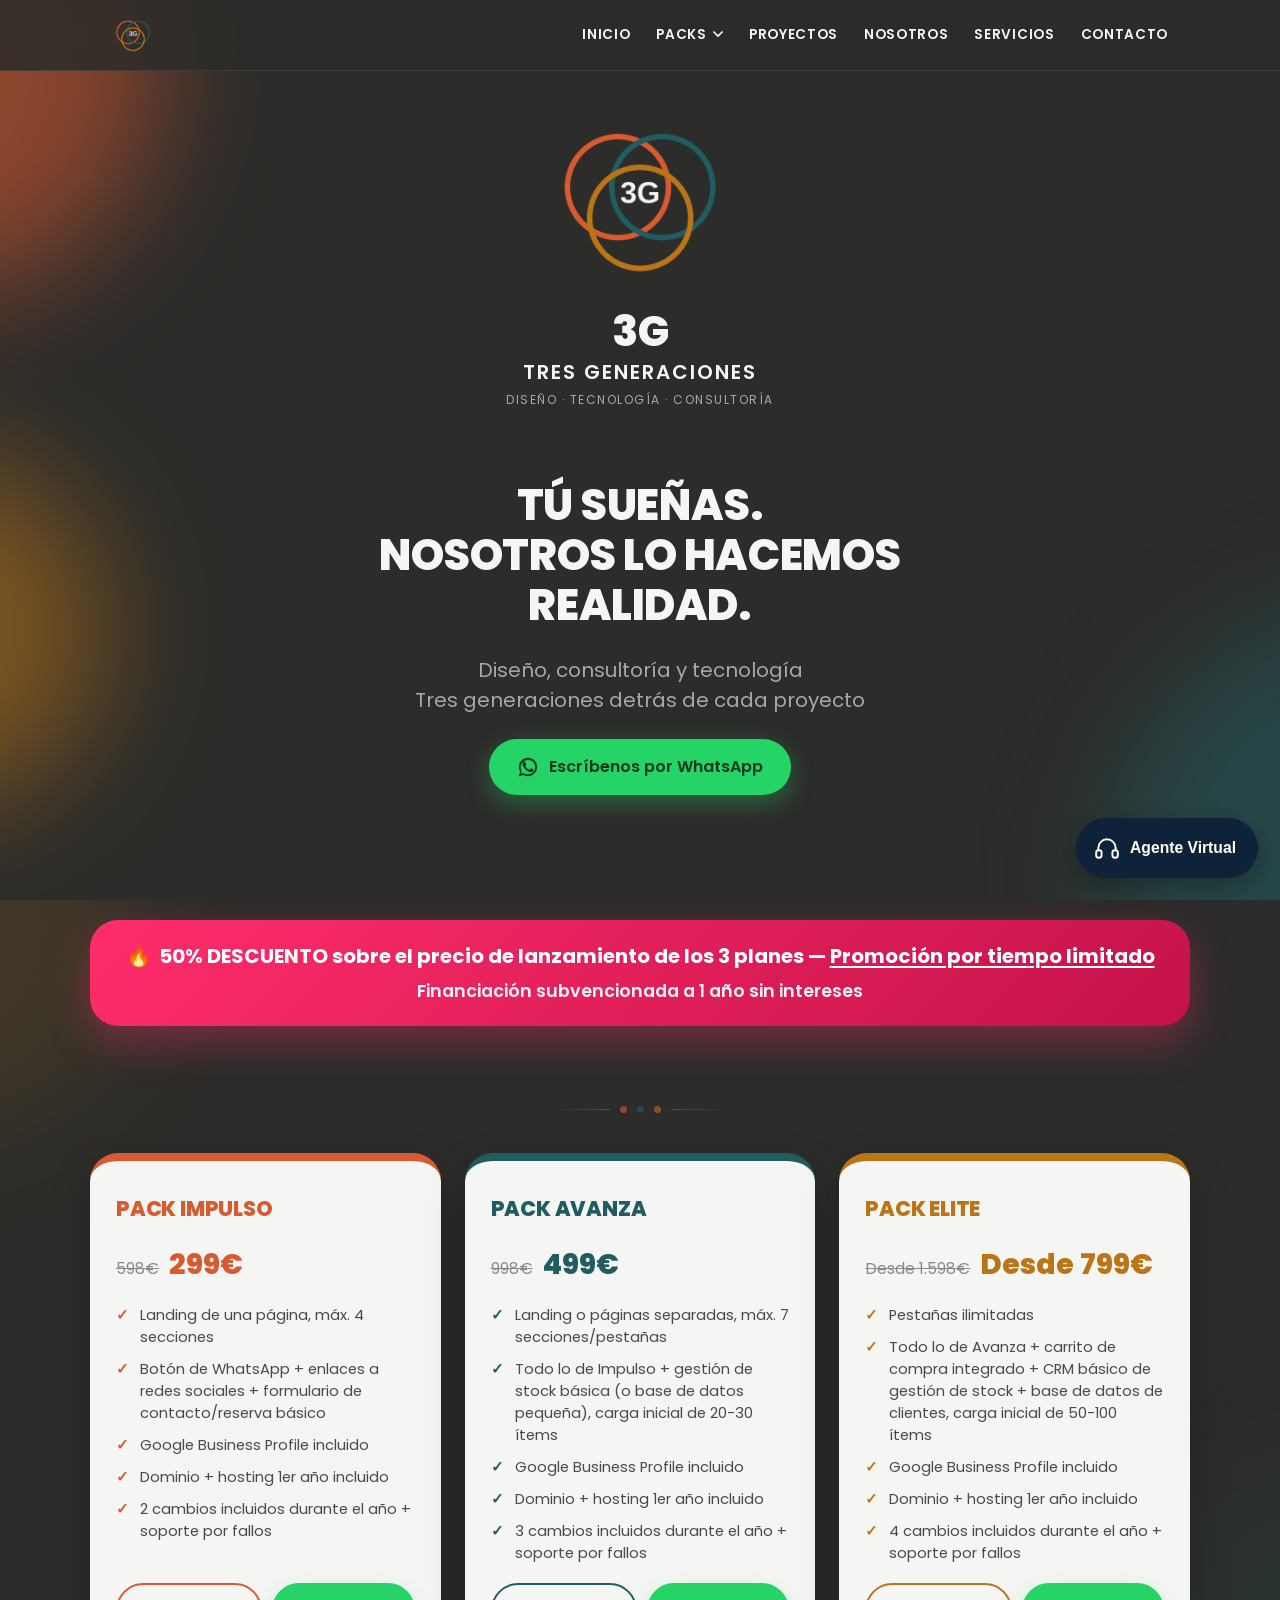
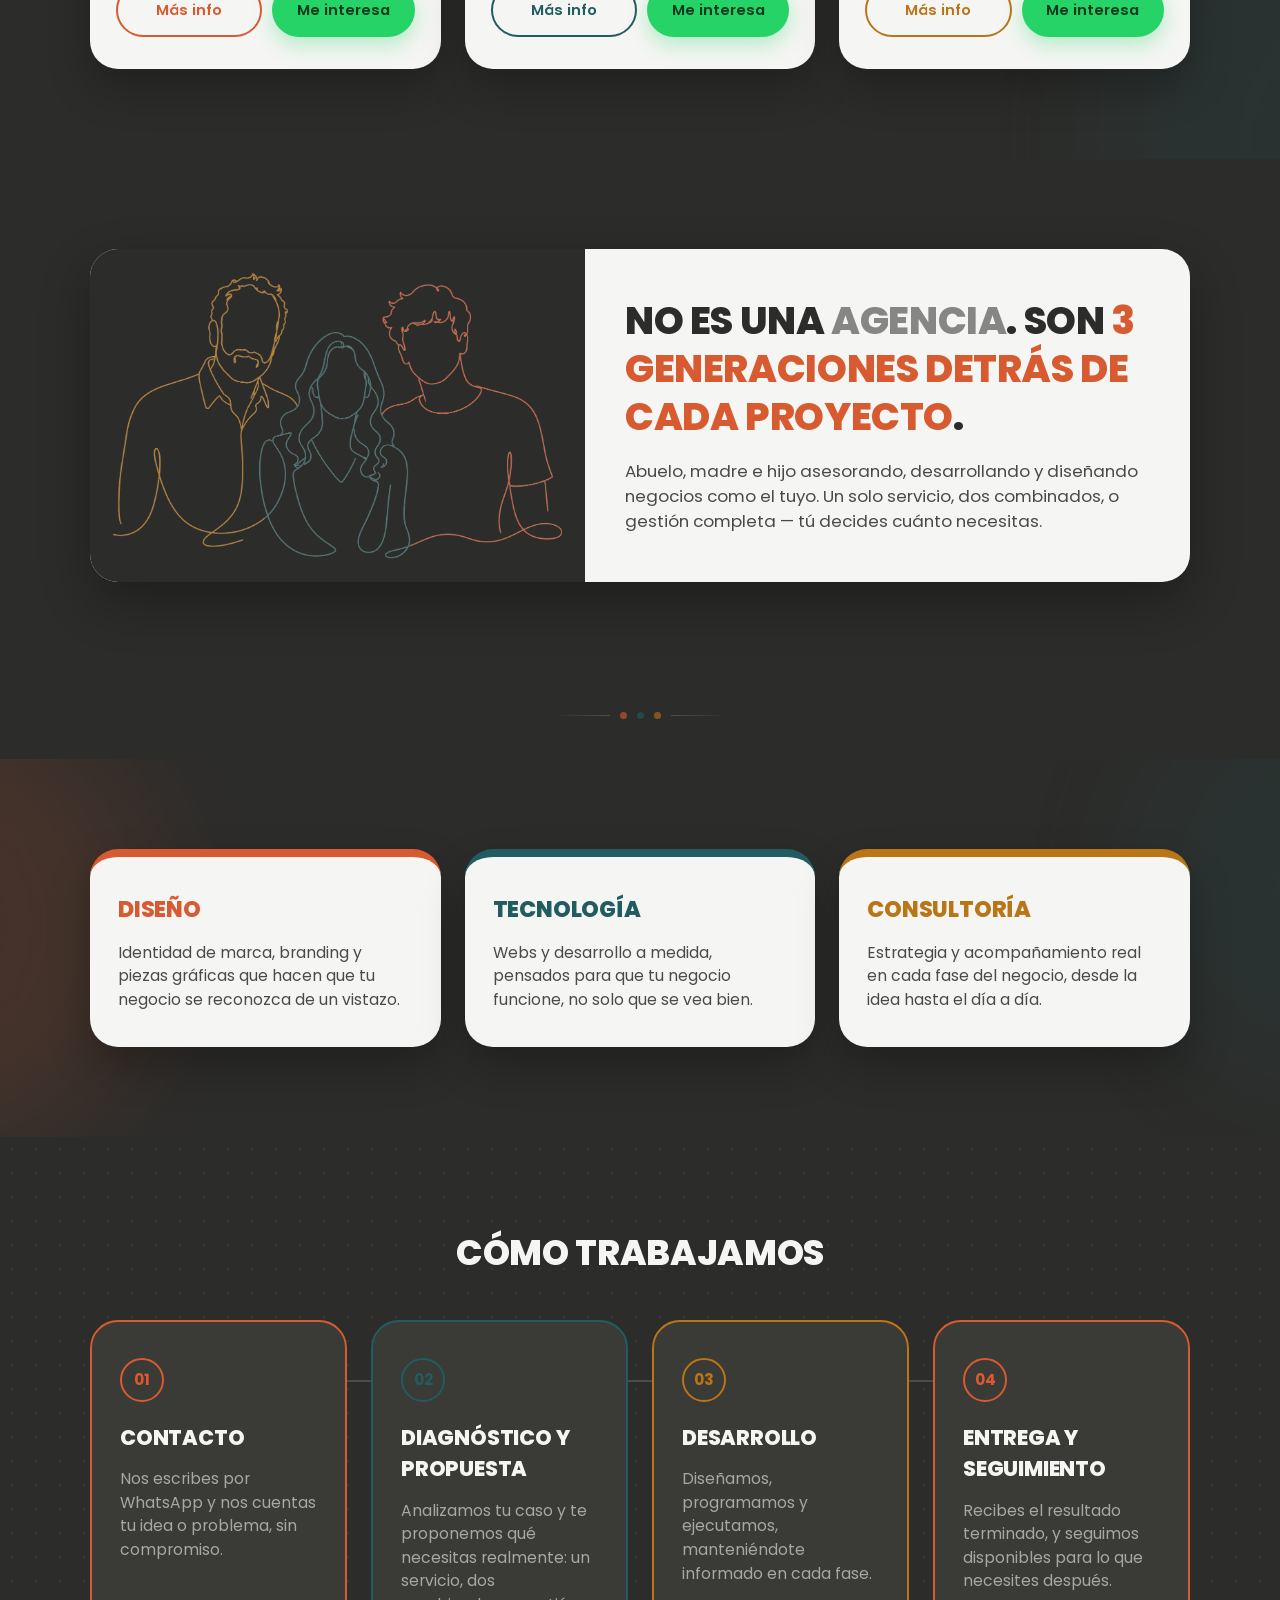
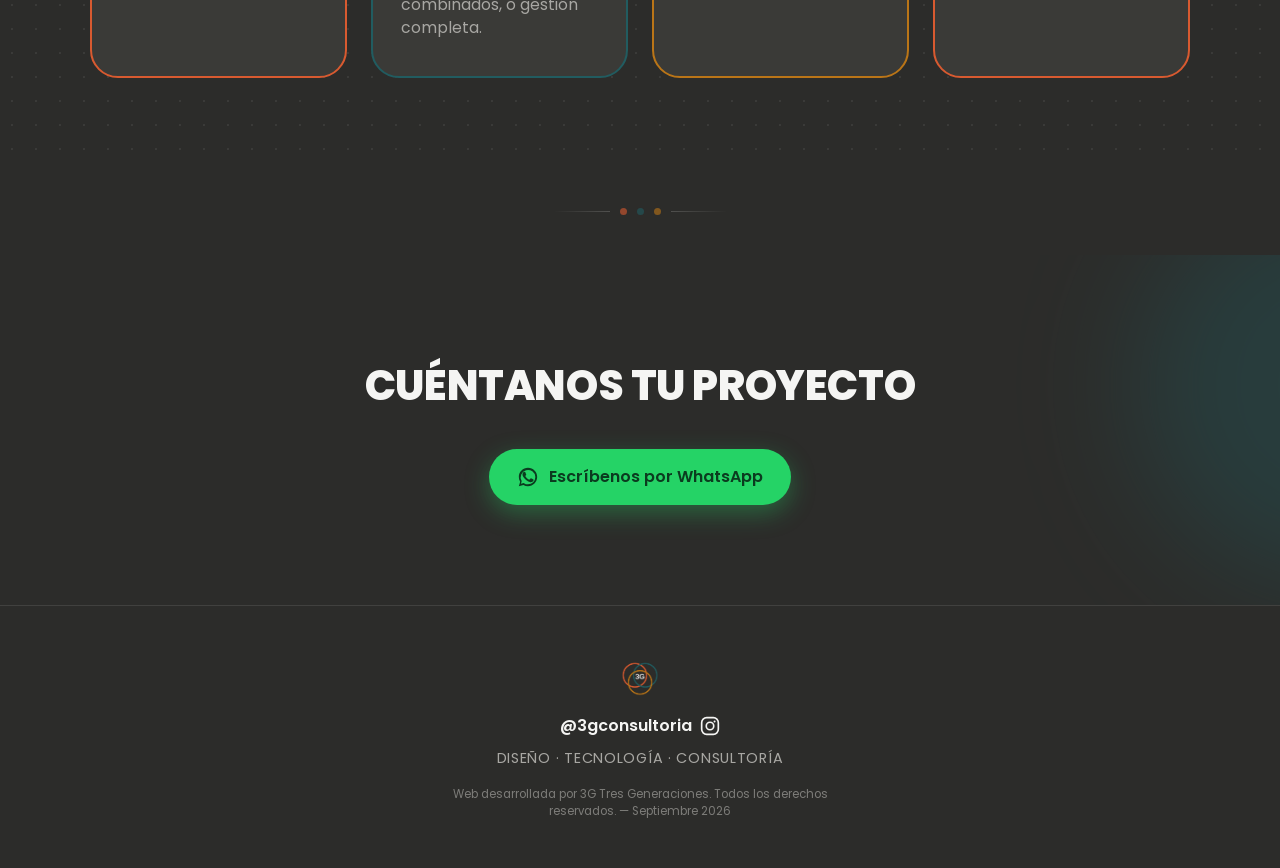
==== index.html @ 2293a5f1 "Add web demo Hamy, fix Agente IA keyword routing, and polish mobile UX - Add Hamy (Plan Elite demo) " ====
<!-- 3G Consultoría — landing page de una sola página -->
<!DOCTYPE html>
<html lang="es">
<head>
  <meta charset="UTF-8">
  <meta name="viewport" content="width=device-width, initial-scale=1.0">

  <title>3G Tres Generaciones — Diseño, tecnología y consultoría estratégica</title>
  <meta name="description" content="3G Consultoría: tres generaciones de una misma familia asesorando, diseñando y desarrollando negocios como el tuyo. Diseño, tecnología y consultoría estratégica en un solo equipo.">
  <link rel="canonical" href="https://3gtresgeneraciones.com/">

  <!-- Open Graph -->
  <meta property="og:type" content="website">
  <meta property="og:url" content="https://3gtresgeneraciones.com/">
  <meta property="og:title" content="3G Consultoría — Tú sueñas. Nosotros lo hacemos realidad.">
  <meta property="og:description" content="Diseño, tecnología y consultoría — tres generaciones detrás de cada proyecto.">
  <meta property="og:image" content="https://3gtresgeneraciones.com/assets/3G_logo_horizontal.png">

  <!-- Favicon -->
  <link rel="icon" type="image/x-icon" href="/assets/favicon.ico">
  <link rel="icon" type="image/png" sizes="32x32" href="/assets/favicon-32.png">
  <link rel="apple-touch-icon" sizes="180x180" href="/assets/favicon-180.png">

  <!-- Fuentes -->
  <link rel="preconnect" href="https://fonts.googleapis.com">
  <link rel="preconnect" href="https://fonts.gstatic.com" crossorigin>
  <link href="https://fonts.googleapis.com/css2?family=Poppins:wght@400;500;600;700;800&display=swap" rel="stylesheet">

  <link rel="stylesheet" href="style.css">
  <link rel="stylesheet" href="agente.css">

  <!-- Datos estructurados -->
  <script type="application/ld+json">
  {
    "@context": "https://schema.org",
    "@type": "Organization",
    "name": "3G Tres Generaciones",
    "alternateName": "3G Consultoría",
    "url": "https://3gtresgeneraciones.com/",
    "logo": "https://3gtresgeneraciones.com/assets/3G_logo_horizontal.png",
    "image": "https://3gtresgeneraciones.com/assets/3G_logo_horizontal.png",
    "description": "Diseño, tecnología y consultoría estratégica para negocios en Colombia y España.",
    "sameAs": [
      "https://www.instagram.com/3gconsultoria/"
    ],
    "contactPoint": {
      "@type": "ContactPoint",
      "telephone": "+34-627-001-609",
      "contactType": "customer service",
      "areaServed": ["CO", "ES"],
      "availableLanguage": ["Spanish"]
    }
  }
  </script>
</head>
<body>

  <!-- ===================== MENÚ DE NAVEGACIÓN ===================== -->
  <nav class="site-nav" id="site-nav">
    <div class="site-nav__inner">
      <a class="site-nav__logo" href="#hero" aria-label="Inicio — 3G Consultoría">
        <img src="assets/3G_logo_icono.png" alt="3G Consultoría">
      </a>
      <ul class="site-nav__links">
        <li><a href="#hero">Inicio</a></li>
        <li class="site-nav__item site-nav__item--dropdown">
          <a href="/packs/index.html">Packs</a>
          <button type="button" class="site-nav__caret" aria-expanded="false" aria-label="Mostrar los packs">
            <svg viewBox="0 0 12 8" width="10" height="7" aria-hidden="true"><path d="M1 1l5 5 5-5" fill="none" stroke="currentColor" stroke-width="2" stroke-linecap="round" stroke-linejoin="round"/></svg>
          </button>
          <ul class="site-nav__submenu">
            <li class="site-nav__subgroup">
              <button type="button" class="site-nav__subgroup-toggle" aria-expanded="false">
                Colombia
                <svg class="site-nav__subgroup-caret" viewBox="0 0 12 8" width="10" height="7" aria-hidden="true"><path d="M1 1l5 5 5-5" fill="none" stroke="currentColor" stroke-width="2" stroke-linecap="round" stroke-linejoin="round"/></svg>
              </button>
              <ul class="site-nav__subsubmenu">
                <li><a href="/packs/impulso.html">Impulso</a></li>
                <li><a href="/packs/avanza.html">Avanza</a></li>
                <li><a href="/packs/elite.html">Elite</a></li>
              </ul>
            </li>
            <li class="site-nav__subgroup">
              <button type="button" class="site-nav__subgroup-toggle" aria-expanded="false">
                España
                <svg class="site-nav__subgroup-caret" viewBox="0 0 12 8" width="10" height="7" aria-hidden="true"><path d="M1 1l5 5 5-5" fill="none" stroke="currentColor" stroke-width="2" stroke-linecap="round" stroke-linejoin="round"/></svg>
              </button>
              <ul class="site-nav__subsubmenu">
                <li><a href="/packs/es/impulso.html">Impulso</a></li>
                <li><a href="/packs/es/avanza.html">Avanza</a></li>
                <li><a href="/packs/es/elite.html">Elite</a></li>
              </ul>
            </li>
          </ul>
        </li>
        <li><a href="proyectos.html">Proyectos</a></li>
        <li><a href="#quienes-somos">Nosotros</a></li>
        <li><a href="#servicios">Servicios</a></li>
        <li><a href="#contacto">Contacto</a></li>
      </ul>
    </div>
  </nav>

  <!-- ===================== HERO ===================== -->
  <header class="hero" id="hero">
    <div class="blob blob--coral" aria-hidden="true"></div>
    <div class="blob blob--petroleo" aria-hidden="true"></div>
    <div class="blob blob--dorado" aria-hidden="true"></div>

    <div class="hero__content reveal">
      <div class="hero__logo-lockup">
        <img class="hero__logo-icon" src="assets/3G_logo_icono.png" alt="3G Consultoría">
        <div class="hero__logo-text">
          <span class="hero__logo-3g">3G</span>
          <span class="hero__logo-name">TRES GENERACIONES</span>
          <span class="hero__logo-tagline">DISEÑO · TECNOLOGÍA · CONSULTORÍA</span>
        </div>
      </div>

      <h1 class="hero__title">Tú sueñas.<br>Nosotros lo hacemos realidad.</h1>
      <p class="hero__subtitle">Diseño, consultoría y tecnología<br>Tres generaciones detrás de cada proyecto</p>

      <a
        class="btn btn--whatsapp"
        href="https://wa.me/34627001609?text=Hola%2C%20he%20visto%20vuestra%20web%20y%20me%20gustar%C3%ADa%20m%C3%A1s%20informaci%C3%B3n"
        target="_blank"
        rel="noopener"
      >
        <svg class="btn__icon" viewBox="0 0 24 24" aria-hidden="true"><path d="M17.472 14.382c-.297-.149-1.758-.867-2.03-.967-.273-.099-.471-.148-.67.15-.197.297-.767.966-.94 1.164-.173.199-.347.223-.644.075-.297-.15-1.255-.463-2.39-1.475-.883-.788-1.48-1.761-1.653-2.059-.173-.297-.018-.458.13-.606.134-.133.298-.347.446-.52.149-.174.198-.298.298-.497.099-.198.05-.371-.025-.52-.075-.149-.669-1.612-.916-2.207-.242-.579-.487-.5-.669-.51-.173-.008-.371-.01-.57-.01-.198 0-.52.074-.792.372-.272.297-1.04 1.016-1.04 2.479 0 1.462 1.065 2.875 1.213 3.074.149.198 2.096 3.2 5.077 4.487.709.306 1.262.489 1.694.625.712.227 1.36.195 1.871.118.571-.085 1.758-.719 2.006-1.413.248-.694.248-1.29.173-1.413-.074-.124-.272-.198-.57-.347z"/><path d="M12.001 2C6.478 2 2 6.478 2 12c0 1.86.505 3.646 1.457 5.203L2 22l4.938-1.396A9.943 9.943 0 0 0 12.001 22C17.523 22 22 17.523 22 12S17.523 2 12.001 2zm0 18.03a8.01 8.01 0 0 1-4.336-1.278l-.311-.188-3.037.858.842-2.997-.199-.31A8.006 8.006 0 1 1 20.007 12a8.014 8.014 0 0 1-8.006 8.03z"/></svg>
        Escríbenos por WhatsApp
      </a>
    </div>
  </header>

  <!-- ===================== PACKS Y PROMOCIÓN ===================== -->
  <section class="packs" id="packs-promocion">
    <div class="blob blob--dorado blob--faint blob--small" aria-hidden="true"></div>
    <div class="blob blob--petroleo blob--faint" aria-hidden="true"></div>

    <div class="packs__banner reveal">
      <p class="packs__banner-text">
        <span class="packs__banner-emoji" aria-hidden="true">🔥</span>
        50% DESCUENTO sobre el precio de lanzamiento de los 3 planes — <span class="packs__banner-highlight">Promoción por tiempo limitado</span>
      </p>
      <p class="packs__banner-financing">Financiación subvencionada a 1 año sin intereses</p>
    </div>

    <div class="divider" aria-hidden="true">
      <span class="divider__dot divider__dot--coral"></span>
      <span class="divider__dot divider__dot--petroleo"></span>
      <span class="divider__dot divider__dot--dorado"></span>
    </div>

    <div class="packs__grid">

      <article class="pack-card pack-card--impulso reveal">
        <h3 class="pack-card__name">Pack Impulso</h3>
        <div class="pack-card__price">
          <span class="pack-card__price-old">598€</span>
          <span class="pack-card__price-new">299€</span>
        </div>
        <ul class="pack-card__list">
          <li>Landing de una página, máx. 4 secciones</li>
          <li>Botón de WhatsApp + enlaces a redes sociales + formulario de contacto/reserva básico</li>
          <li>Google Business Profile incluido</li>
          <li>Dominio + hosting 1er año incluido</li>
          <li>2 cambios incluidos durante el año + soporte por fallos</li>
        </ul>
        <div class="pack-card__actions">
          <a href="packs/impulso.html" class="btn btn--outline">Más info</a>
          <a
            class="btn btn--whatsapp-sm"
            href="https://wa.me/34611871937?text=Hola%2C%20me%20interesa%20el%20Pack%20Impulso"
            target="_blank"
            rel="noopener"
          >Me interesa</a>
        </div>
      </article>

      <article class="pack-card pack-card--avanza reveal">
        <h3 class="pack-card__name">Pack Avanza</h3>
        <div class="pack-card__price">
          <span class="pack-card__price-old">998€</span>
          <span class="pack-card__price-new">499€</span>
        </div>
        <ul class="pack-card__list">
          <li>Landing o páginas separadas, máx. 7 secciones/pestañas</li>
          <li>Todo lo de Impulso + gestión de stock básica (o base de datos pequeña), carga inicial de 20-30 ítems</li>
          <li>Google Business Profile incluido</li>
          <li>Dominio + hosting 1er año incluido</li>
          <li>3 cambios incluidos durante el año + soporte por fallos</li>
        </ul>
        <div class="pack-card__actions">
          <a href="packs/avanza.html" class="btn btn--outline">Más info</a>
          <a
            class="btn btn--whatsapp-sm"
            href="https://wa.me/34611871937?text=Hola%2C%20me%20interesa%20el%20Pack%20Avanza"
            target="_blank"
            rel="noopener"
          >Me interesa</a>
        </div>
      </article>

      <article class="pack-card pack-card--elite reveal">
        <h3 class="pack-card__name">Pack Elite</h3>
        <div class="pack-card__price">
          <span class="pack-card__price-old">Desde 1.598€</span>
          <span class="pack-card__price-new">Desde 799€</span>
        </div>
        <ul class="pack-card__list">
          <li>Pestañas ilimitadas</li>
          <li>Todo lo de Avanza + carrito de compra integrado + CRM básico de gestión de stock + base de datos de clientes, carga inicial de 50-100 ítems</li>
          <li>Google Business Profile incluido</li>
          <li>Dominio + hosting 1er año incluido</li>
          <li>4 cambios incluidos durante el año + soporte por fallos</li>
        </ul>
        <div class="pack-card__actions">
          <a href="packs/elite.html" class="btn btn--outline">Más info</a>
          <a
            class="btn btn--whatsapp-sm"
            href="https://wa.me/34611871937?text=Hola%2C%20me%20interesa%20el%20Pack%20Elite"
            target="_blank"
            rel="noopener"
          >Me interesa</a>
        </div>
      </article>

    </div>
  </section>

  <!-- ===================== QUIÉNES SOMOS ===================== -->
  <section class="about" id="quienes-somos">
    <div class="about__inner reveal">
      <div class="about__image-box">
        <img
          src="assets/3G_equipo_ilustracion.png"
          alt="Ilustración del equipo de 3G Consultoría"
        >
      </div>

      <div class="about__copy">
        <h2 class="about__title">No es una <span class="about__title-white">agencia</span>. Son <span class="about__title-accent">3 generaciones detrás de cada proyecto</span>.</h2>
        <p class="about__text">Abuelo, madre e hijo asesorando, desarrollando y diseñando negocios como el tuyo. Un solo servicio, dos combinados, o gestión completa — tú decides cuánto necesitas.</p>
      </div>
    </div>
  </section>

  <div class="divider" aria-hidden="true">
    <span class="divider__dot divider__dot--coral"></span>
    <span class="divider__dot divider__dot--petroleo"></span>
    <span class="divider__dot divider__dot--dorado"></span>
  </div>

  <!-- ===================== SERVICIOS ===================== -->
  <section class="services" id="servicios">
    <div class="blob blob--petroleo blob--faint blob--small" aria-hidden="true"></div>
    <div class="blob blob--coral blob--faint" aria-hidden="true"></div>

    <div class="services__grid">

      <article class="card card--coral reveal">
        <h3 class="card__title">Diseño</h3>
        <p class="card__text">Identidad de marca, branding y piezas gráficas que hacen que tu negocio se reconozca de un vistazo.</p>
      </article>

      <article class="card card--petroleo reveal">
        <h3 class="card__title">Tecnología</h3>
        <p class="card__text">Webs y desarrollo a medida, pensados para que tu negocio funcione, no solo que se vea bien.</p>
      </article>

      <article class="card card--dorado reveal">
        <h3 class="card__title">Consultoría</h3>
        <p class="card__text">Estrategia y acompañamiento real en cada fase del negocio, desde la idea hasta el día a día.</p>
      </article>

    </div>
  </section>

  <!-- ===================== CÓMO TRABAJAMOS ===================== -->
  <section class="process" id="como-trabajamos">
    <h2 class="process__title reveal">Cómo trabajamos</h2>

    <div class="process__track">
      <div class="process__line" aria-hidden="true"></div>

      <article class="step step--coral reveal">
        <span class="step__circle">01</span>
        <h3 class="step__title">Contacto</h3>
        <p class="step__text">Nos escribes por WhatsApp y nos cuentas tu idea o problema, sin compromiso.</p>
      </article>

      <article class="step step--petroleo reveal">
        <span class="step__circle">02</span>
        <h3 class="step__title">Diagnóstico y propuesta</h3>
        <p class="step__text">Analizamos tu caso y te proponemos qué necesitas realmente: un servicio, dos combinados, o gestión completa.</p>
      </article>

      <article class="step step--dorado reveal">
        <span class="step__circle">03</span>
        <h3 class="step__title">Desarrollo</h3>
        <p class="step__text">Diseñamos, programamos y ejecutamos, manteniéndote informado en cada fase.</p>
      </article>

      <article class="step step--coral reveal">
        <span class="step__circle">04</span>
        <h3 class="step__title">Entrega y seguimiento</h3>
        <p class="step__text">Recibes el resultado terminado, y seguimos disponibles para lo que necesites después.</p>
      </article>

    </div>
  </section>

  <div class="divider" aria-hidden="true">
    <span class="divider__dot divider__dot--coral"></span>
    <span class="divider__dot divider__dot--petroleo"></span>
    <span class="divider__dot divider__dot--dorado"></span>
  </div>

  <!-- ===================== CTA FINAL ===================== -->
  <section class="cta-final" id="contacto">
    <div class="blob blob--petroleo blob--small" aria-hidden="true"></div>
    <div class="reveal">
      <h2 class="cta-final__title">Cuéntanos tu proyecto</h2>
      <a
        class="btn btn--whatsapp"
        href="https://wa.me/34627001609?text=Hola%2C%20he%20visto%20vuestra%20web%20y%20me%20gustar%C3%ADa%20m%C3%A1s%20informaci%C3%B3n"
        target="_blank"
        rel="noopener"
      >
        <svg class="btn__icon" viewBox="0 0 24 24" aria-hidden="true"><path d="M17.472 14.382c-.297-.149-1.758-.867-2.03-.967-.273-.099-.471-.148-.67.15-.197.297-.767.966-.94 1.164-.173.199-.347.223-.644.075-.297-.15-1.255-.463-2.39-1.475-.883-.788-1.48-1.761-1.653-2.059-.173-.297-.018-.458.13-.606.134-.133.298-.347.446-.52.149-.174.198-.298.298-.497.099-.198.05-.371-.025-.52-.075-.149-.669-1.612-.916-2.207-.242-.579-.487-.5-.669-.51-.173-.008-.371-.01-.57-.01-.198 0-.52.074-.792.372-.272.297-1.04 1.016-1.04 2.479 0 1.462 1.065 2.875 1.213 3.074.149.198 2.096 3.2 5.077 4.487.709.306 1.262.489 1.694.625.712.227 1.36.195 1.871.118.571-.085 1.758-.719 2.006-1.413.248-.694.248-1.29.173-1.413-.074-.124-.272-.198-.57-.347z"/><path d="M12.001 2C6.478 2 2 6.478 2 12c0 1.86.505 3.646 1.457 5.203L2 22l4.938-1.396A9.943 9.943 0 0 0 12.001 22C17.523 22 22 17.523 22 12S17.523 2 12.001 2zm0 18.03a8.01 8.01 0 0 1-4.336-1.278l-.311-.188-3.037.858.842-2.997-.199-.31A8.006 8.006 0 1 1 20.007 12a8.014 8.014 0 0 1-8.006 8.03z"/></svg>
        Escríbenos por WhatsApp
      </a>
    </div>
  </section>

  <!-- ===================== FOOTER ===================== -->
  <footer class="footer">
    <div class="footer__social">
      <img src="assets/3G_logo_icono.png" alt="3G Consultoría" class="footer__logo">
      <div class="footer__handle">
        <span>@3gconsultoria</span>
        <a href="https://www.instagram.com/3gconsultoria/" target="_blank" rel="noopener" aria-label="Instagram de 3G Consultoría">
          <svg class="footer__ig-icon" viewBox="0 0 24 24" fill="none" xmlns="http://www.w3.org/2000/svg">
            <rect x="2" y="2" width="20" height="20" rx="6" stroke="currentColor" stroke-width="2"/>
            <circle cx="12" cy="12" r="4.5" stroke="currentColor" stroke-width="2"/>
            <circle cx="17.5" cy="6.5" r="1.2" fill="currentColor"/>
          </svg>
        </a>
      </div>
    </div>
    <p class="footer__tagline">Diseño · Tecnología · Consultoría</p>
    <p class="footer__legal">Web desarrollada por 3G Tres Generaciones. Todos los derechos reservados. — Septiembre 2026</p>
  </footer>

  <!-- ===================== BOTÓN FLOTANTE (móvil) ===================== -->
  <a
    class="sticky-whatsapp"
    id="stickyWhatsapp"
    href="https://wa.me/34627001609?text=Hola%2C%20he%20visto%20vuestra%20web%20y%20me%20gustar%C3%ADa%20m%C3%A1s%20informaci%C3%B3n"
    target="_blank"
    rel="noopener"
    aria-label="Escríbenos por WhatsApp"
  >
    <svg class="btn__icon" viewBox="0 0 24 24" aria-hidden="true"><path d="M17.472 14.382c-.297-.149-1.758-.867-2.03-.967-.273-.099-.471-.148-.67.15-.197.297-.767.966-.94 1.164-.173.199-.347.223-.644.075-.297-.15-1.255-.463-2.39-1.475-.883-.788-1.48-1.761-1.653-2.059-.173-.297-.018-.458.13-.606.134-.133.298-.347.446-.52.149-.174.198-.298.298-.497.099-.198.05-.371-.025-.52-.075-.149-.669-1.612-.916-2.207-.242-.579-.487-.5-.669-.51-.173-.008-.371-.01-.57-.01-.198 0-.52.074-.792.372-.272.297-1.04 1.016-1.04 2.479 0 1.462 1.065 2.875 1.213 3.074.149.198 2.096 3.2 5.077 4.487.709.306 1.262.489 1.694.625.712.227 1.36.195 1.871.118.571-.085 1.758-.719 2.006-1.413.248-.694.248-1.29.173-1.413-.074-.124-.272-.198-.57-.347z"/><path d="M12.001 2C6.478 2 2 6.478 2 12c0 1.86.505 3.646 1.457 5.203L2 22l4.938-1.396A9.943 9.943 0 0 0 12.001 22C17.523 22 22 17.523 22 12S17.523 2 12.001 2zm0 18.03a8.01 8.01 0 0 1-4.336-1.278l-.311-.188-3.037.858.842-2.997-.199-.31A8.006 8.006 0 1 1 20.007 12a8.014 8.014 0 0 1-8.006 8.03z"/></svg>
  </a>

  <form name="agente-contacto" data-netlify="true" netlify-honeypot="bot-field" hidden>
  <input type="text" name="tipo" />
  <input type="text" name="dato" />
  <input type="text" name="ultima_pregunta" />
  <input type="text" name="pagina" />
  <input type="text" name="nombre" />
  <input name="bot-field" />
</form>

  <script src="script.js"></script>
  <script src="agente-config.js"></script>
  <script src="agente.js"></script>
</body>
</html>
---- style.css ----
/* =========================================================
   3G Consultoría — estilos
   Mobile-first. Breakpoints principales en 768px y 1100px.
   ========================================================= */

:root {
  --bg-dark: #2C2C2A;
  --coral: #D85A30;
  --petroleo: #215C60;
  --dorado: #BA7517;
  --promo: #FF2D6B;
  --promo-dark: #C4124A;
  --text-primary: #F5F5F3;
  --text-secondary: #A8A7A3;
  --card-bg: #F5F5F3;
  --step-bg: #3A3A37;

  --radius-lg: 28px;
  --radius-md: 20px;

  --font: 'Poppins', -apple-system, BlinkMacSystemFont, 'Segoe UI', sans-serif;
}

* {
  box-sizing: border-box;
}

html {
  scroll-behavior: smooth;
  overflow-x: hidden;
}

body {
  margin: 0;
  font-family: var(--font);
  background: var(--bg-dark);
  color: var(--text-primary);
  line-height: 1.5;
  overflow-x: hidden;
}

img {
  max-width: 100%;
  display: block;
}

h1, h2, h3 {
  font-weight: 800;
  text-transform: uppercase;
  letter-spacing: -0.01em;
  margin: 0;
}

p {
  margin: 0;
}

a {
  text-decoration: none;
  color: inherit;
}

section {
  position: relative;
}

#hero,
#packs-promocion,
#quienes-somos,
#servicios,
#contacto {
  scroll-margin-top: 88px;
}

/* ---------- Animaciones de scroll ---------- */
.reveal {
  opacity: 0;
  transform: translateY(24px);
  transition: opacity 0.7s ease, transform 0.7s ease;
}

.reveal.is-visible {
  opacity: 1;
  transform: translateY(0);
}

@media (prefers-reduced-motion: reduce) {
  .reveal {
    transition: none;
    opacity: 1;
    transform: none;
  }
  html {
    scroll-behavior: auto;
  }
}

/* ---------- Formas orgánicas de fondo ---------- */
.blob {
  position: absolute;
  border-radius: 50%;
  filter: blur(60px);
  opacity: 0.55;
  pointer-events: none;
  z-index: 0;
}

.blob--coral {
  width: 60vw;
  height: 60vw;
  max-width: 480px;
  max-height: 480px;
  top: -20%;
  left: -25%;
  background: var(--coral);
}

.blob--petroleo {
  width: 70vw;
  height: 70vw;
  max-width: 560px;
  max-height: 560px;
  bottom: -30%;
  right: -30%;
  background: var(--petroleo);
}

.blob--dorado {
  width: 45vw;
  height: 45vw;
  max-width: 360px;
  max-height: 360px;
  bottom: 10%;
  left: -20%;
  background: var(--dorado);
}

.blob--small {
  width: 50vw;
  height: 50vw;
  max-width: 400px;
  max-height: 400px;
  top: -20%;
  right: -20%;
  opacity: 0.35;
}

.blob--faint {
  opacity: 0.14;
}

/* ---------- Separador decorativo entre bloques ---------- */
.divider {
  display: flex;
  align-items: center;
  justify-content: center;
  gap: 10px;
  padding: 40px 20px;
  position: relative;
  z-index: 1;
}

.divider::before,
.divider::after {
  content: "";
  height: 1px;
  width: 56px;
  background: linear-gradient(90deg, transparent, rgba(245, 245, 243, 0.18));
}

.divider::after {
  transform: scaleX(-1);
}

.divider__dot {
  width: 7px;
  height: 7px;
  border-radius: 50%;
  opacity: 0.6;
}

.divider__dot--coral { background: var(--coral); }
.divider__dot--petroleo { background: var(--petroleo); }
.divider__dot--dorado { background: var(--dorado); }

.divider--light::before,
.divider--light::after {
  background: linear-gradient(90deg, transparent, rgba(44, 44, 42, 0.18));
}

/* ---------- Menú de navegación ---------- */
.site-nav {
  position: fixed;
  top: 0;
  left: 0;
  right: 0;
  z-index: 200;
  background: rgba(44, 44, 42, 0.85);
  backdrop-filter: blur(10px);
  -webkit-backdrop-filter: blur(10px);
  border-bottom: 1px solid rgba(245, 245, 243, 0.08);
}

.site-nav__inner {
  max-width: 1100px;
  margin: 0 auto;
  display: flex;
  align-items: center;
  justify-content: space-between;
  gap: 16px;
  padding: 12px 20px;
}

.site-nav__logo {
  display: flex;
  align-items: center;
  flex-shrink: 0;
}

.site-nav__logo img {
  width: 46px;
  height: 46px;
  border-radius: 50%;
  display: block;
}

.site-nav__links {
  list-style: none;
  display: flex;
  align-items: center;
  gap: 22px;
  margin: 0;
  padding: 0;
  overflow-x: auto;
  scrollbar-width: none;
}

.site-nav__links::-webkit-scrollbar {
  display: none;
}

.site-nav__links li {
  flex: 0 0 auto;
}

.site-nav__links a {
  display: inline-block;
  padding: 6px 2px;
  font-size: 0.85rem;
  font-weight: 600;
  text-transform: uppercase;
  letter-spacing: 0.05em;
  color: var(--text-primary);
  white-space: nowrap;
  transition: color 0.2s ease;
}

.site-nav__links a:hover,
.site-nav__links a:focus-visible {
  color: var(--coral);
}

@media (max-width: 600px) {
  .site-nav__inner {
    padding: 10px 16px;
  }

  .site-nav__logo img {
    width: 38px;
    height: 38px;
  }

  .site-nav__links {
    gap: 14px;
  }

  .site-nav__links a {
    font-size: 0.75rem;
  }
}

/* ---------- Desplegable "Packs" en el nav ---------- */
.site-nav__item--dropdown {
  position: relative;
  display: flex;
  align-items: center;
  gap: 2px;
}

.site-nav__caret {
  display: inline-flex;
  align-items: center;
  justify-content: center;
  background: none;
  border: none;
  padding: 6px 2px;
  color: inherit;
  cursor: pointer;
  transition: transform 0.2s ease, color 0.2s ease;
}

.site-nav__caret:hover,
.site-nav__caret:focus-visible {
  color: var(--coral);
}

.site-nav__item--dropdown.is-open .site-nav__caret {
  transform: rotate(180deg);
}

.site-nav__submenu {
  list-style: none;
  margin: 0;
  padding: 8px;
  position: fixed;
  top: 0;
  left: 0;
  min-width: 150px;
  background: var(--bg-dark);
  border: 1px solid rgba(245, 245, 243, 0.12);
  border-radius: var(--radius-md);
  box-shadow: 0 16px 32px rgba(0, 0, 0, 0.4);
  display: flex;
  flex-direction: column;
  gap: 2px;
  opacity: 0;
  visibility: hidden;
  transform: translateY(-6px);
  transition: opacity 0.18s ease, transform 0.18s ease, visibility 0.18s;
  z-index: 210;
  pointer-events: none;
}

.site-nav__item--dropdown.is-open .site-nav__submenu {
  opacity: 1;
  visibility: visible;
  transform: translateY(0);
  pointer-events: auto;
}

.site-nav__submenu a {
  display: block;
  padding: 9px 12px;
  font-size: 0.78rem;
  border-radius: 10px;
  white-space: nowrap;
}

.site-nav__submenu a:hover,
.site-nav__submenu a:focus-visible {
  background: rgba(245, 245, 243, 0.08);
  color: var(--coral);
}

/* ---------- Sub-grupo "Colombia" (acordeón dentro del desplegable) ---------- */
.site-nav__subgroup-toggle {
  display: flex;
  align-items: center;
  justify-content: space-between;
  gap: 8px;
  width: 100%;
  background: none;
  border: none;
  color: inherit;
  font-family: var(--font);
  font-size: 0.78rem;
  font-weight: 600;
  text-transform: uppercase;
  letter-spacing: 0.05em;
  padding: 9px 12px;
  border-radius: 10px;
  cursor: pointer;
  text-align: left;
  transition: background 0.2s ease, color 0.2s ease;
}

.site-nav__subgroup-toggle:hover,
.site-nav__subgroup-toggle:focus-visible {
  background: rgba(245, 245, 243, 0.08);
  color: var(--coral);
}

.site-nav__subgroup-caret {
  flex-shrink: 0;
  transition: transform 0.2s ease;
}

.site-nav__subgroup.is-open .site-nav__subgroup-caret {
  transform: rotate(180deg);
}

.site-nav__subsubmenu {
  list-style: none;
  margin: 0;
  padding: 0;
  display: flex;
  flex-direction: column;
  gap: 2px;
  max-height: 0;
  overflow: hidden;
  transition: max-height 0.2s ease;
}

.site-nav__subgroup.is-open .site-nav__subsubmenu {
  max-height: 200px;
}

.site-nav__subsubmenu a {
  display: block;
  padding: 8px 12px 8px 24px;
  font-size: 0.75rem;
  border-radius: 10px;
  white-space: nowrap;
  color: var(--text-secondary);
}

.site-nav__subsubmenu a:hover,
.site-nav__subsubmenu a:focus-visible {
  background: rgba(245, 245, 243, 0.08);
  color: var(--coral);
}

/* ---------- Botón WhatsApp ---------- */
.btn {
  display: inline-flex;
  align-items: center;
  justify-content: center;
  gap: 10px;
  padding: 16px 28px;
  border-radius: 999px;
  font-family: var(--font);
  font-weight: 600;
  font-size: 1rem;
  cursor: pointer;
  border: none;
  transition: transform 0.2s ease, box-shadow 0.2s ease;
}

.btn--whatsapp {
  background: #25D366;
  color: #0B3B1F;
  box-shadow: 0 8px 24px rgba(37, 211, 102, 0.35);
}

.btn--whatsapp:hover,
.btn--whatsapp:focus-visible {
  transform: translateY(-2px);
  box-shadow: 0 12px 28px rgba(37, 211, 102, 0.45);
}

.btn__icon {
  width: 22px;
  height: 22px;
  fill: currentColor;
  flex-shrink: 0;
}

/* ---------- Botón flotante sticky (móvil) ---------- */
.sticky-whatsapp {
  position: fixed;
  bottom: 20px;
  right: 20px;
  width: 58px;
  height: 58px;
  border-radius: 50%;
  background: #25D366;
  color: #0B3B1F;
  display: flex;
  align-items: center;
  justify-content: center;
  box-shadow: 0 10px 24px rgba(0, 0, 0, 0.35);
  z-index: 100;
  transition: transform 0.2s ease, opacity 0.25s ease;
}

.sticky-whatsapp:hover {
  transform: scale(1.06);
}

.sticky-whatsapp .btn__icon {
  width: 28px;
  height: 28px;
}

@media (min-width: 1100px) {
  .sticky-whatsapp {
    display: none;
  }
}

/* ============================================================
   HERO
   ============================================================ */
.hero {
  min-height: 100svh;
  display: flex;
  align-items: center;
  justify-content: center;
  padding: 70px 20px 80px;
  position: relative;
  overflow: hidden;
}

.hero__content {
  position: relative;
  z-index: 1;
  max-width: 640px;
  text-align: center;
  display: flex;
  flex-direction: column;
  align-items: center;
  gap: 24px;
}

.hero__logo-lockup {
  display: flex;
  flex-direction: column;
  align-items: center;
  gap: 8px;
  margin: 0 auto 48px auto;
}

.hero__logo-icon {
  width: 208px;
  height: auto;
}

.hero__logo-text {
  display: flex;
  flex-direction: column;
  align-items: center;
  gap: 4px;
}

.hero__logo-3g {
  font-size: 42px;
  font-weight: 800;
  color: #F5F5F3;
  line-height: 1;
}

.hero__logo-name {
  font-size: 20px;
  font-weight: 600;
  letter-spacing: 2px;
  color: #F5F5F3;
}

.hero__logo-tagline {
  font-size: 12px;
  letter-spacing: 1.5px;
  color: #A8A7A3;
}

@media (max-width: 600px) {
  .hero__logo-icon { width: 152px; }
  .hero__logo-3g { font-size: 32px; }
  .hero__logo-name { font-size: 16px; }
  .hero__logo-tagline { font-size: 10px; }
}

.hero__title {
  font-size: clamp(1.6rem, 5.5vw, 2.7rem);
  line-height: 1.15;
}

.hero__subtitle {
  color: var(--text-secondary);
  font-size: clamp(1rem, 2.5vw, 1.25rem);
  max-width: 480px;
}

/* ============================================================
   SERVICIOS
   ============================================================ */
.services {
  padding: 90px 20px;
  overflow: hidden;
}

.services__grid {
  position: relative;
  z-index: 1;
  max-width: 1100px;
  margin: 0 auto;
  display: grid;
  grid-template-columns: 1fr;
  gap: 24px;
}

@media (min-width: 768px) {
  .services__grid {
    grid-template-columns: repeat(3, 1fr);
  }
}

.card {
  background: var(--card-bg);
  color: var(--bg-dark);
  border-radius: var(--radius-lg);
  padding: 36px 28px;
  border-top: 8px solid transparent;
  box-shadow: 0 20px 40px rgba(0, 0, 0, 0.25);
  transition: transform 0.25s ease, box-shadow 0.25s ease;
}

.card:hover {
  transform: translateY(-6px);
  box-shadow: 0 26px 48px rgba(0, 0, 0, 0.3);
}

.card--coral { border-top-color: var(--coral); }
.card--petroleo { border-top-color: var(--petroleo); }
.card--dorado { border-top-color: var(--dorado); }

.card__title {
  font-size: 1.4rem;
  margin-bottom: 14px;
}

.card--coral .card__title { color: var(--coral); }
.card--petroleo .card__title { color: var(--petroleo); }
.card--dorado .card__title { color: var(--dorado); }

.card__text {
  color: #4a4a47;
  font-size: 0.98rem;
}

/* ============================================================
   PACKS Y PROMOCIÓN
   ============================================================ */
.packs {
  padding: 20px 20px 90px;
  overflow: hidden;
}

.packs__banner {
  position: relative;
  z-index: 1;
  max-width: 1100px;
  margin: 0 auto 40px;
  background: linear-gradient(135deg, var(--promo), var(--promo-dark));
  border-radius: var(--radius-lg);
  padding: 22px 28px;
  text-align: center;
  box-shadow: 0 16px 40px rgba(255, 45, 107, 0.35);
}

.packs__banner-text {
  color: #FFFFFF;
  font-size: clamp(1rem, 2.6vw, 1.25rem);
  font-weight: 700;
  text-transform: none;
  letter-spacing: 0;
  line-height: 1.4;
}

.packs__banner-emoji {
  margin-right: 4px;
}

.packs__banner-highlight {
  text-decoration: underline;
  text-underline-offset: 3px;
  white-space: nowrap;
}

.packs__banner-financing {
  color: #FFFFFF;
  opacity: 0.95;
  font-size: clamp(1rem, 2.3vw, 1.1rem);
  font-weight: 600;
  text-transform: none;
  letter-spacing: 0;
  margin-top: 8px;
}

.packs__grid {
  position: relative;
  z-index: 1;
  max-width: 1100px;
  margin: 0 auto;
  display: grid;
  grid-template-columns: 1fr;
  gap: 24px;
}

@media (min-width: 768px) {
  .packs__grid {
    grid-template-columns: repeat(3, 1fr);
  }
}

.pack-card {
  background: var(--card-bg);
  color: var(--bg-dark);
  border-radius: var(--radius-lg);
  padding: 32px 26px;
  border-top: 8px solid transparent;
  box-shadow: 0 20px 40px rgba(0, 0, 0, 0.25);
  display: flex;
  flex-direction: column;
  gap: 18px;
  transition: transform 0.25s ease, box-shadow 0.25s ease;
}

.pack-card:hover {
  transform: translateY(-6px);
  box-shadow: 0 26px 48px rgba(0, 0, 0, 0.3);
}

.pack-card--impulso { border-top-color: var(--coral); }
.pack-card--avanza { border-top-color: var(--petroleo); }
.pack-card--elite { border-top-color: var(--dorado); }

.pack-card__name {
  font-size: 1.3rem;
}

.pack-card--impulso .pack-card__name { color: var(--coral); }
.pack-card--avanza .pack-card__name { color: var(--petroleo); }
.pack-card--elite .pack-card__name { color: var(--dorado); }

.pack-card__price {
  display: flex;
  align-items: baseline;
  gap: 10px;
  flex-wrap: wrap;
}

.pack-card__price-old {
  font-size: 1rem;
  color: #8a8a86;
  text-decoration: line-through;
}

.pack-card__price-new {
  font-size: 1.8rem;
  font-weight: 800;
}

.pack-card--impulso .pack-card__price-new { color: var(--coral); }
.pack-card--avanza .pack-card__price-new { color: var(--petroleo); }
.pack-card--elite .pack-card__price-new { color: var(--dorado); }

.pack-card__list {
  list-style: none;
  margin: 0;
  padding: 0;
  display: flex;
  flex-direction: column;
  gap: 10px;
  flex: 1;
}

.pack-card__list li {
  position: relative;
  padding-left: 24px;
  font-size: 0.92rem;
  color: #4a4a47;
  text-transform: none;
  font-weight: 400;
}

.pack-card__list li::before {
  content: "✓";
  position: absolute;
  left: 0;
  top: 0;
  font-weight: 700;
}

.pack-card--impulso .pack-card__list li::before { color: var(--coral); }
.pack-card--avanza .pack-card__list li::before { color: var(--petroleo); }
.pack-card--elite .pack-card__list li::before { color: var(--dorado); }

.pack-card__actions {
  display: flex;
  flex-direction: column;
  gap: 10px;
  margin-top: auto;
}

/* Fila de botones en horizontal solo cuando hay sitio real: por debajo
   de 768px la tarjeta ocupa todo el ancho (1 columna), y desde 992px
   el grid de 3 columnas ya deja tarjetas suficientemente anchas. Entre
   768-991px las tarjetas son de ~230px (grid a 3 columnas todavía
   estrecho) y dos botones en fila se cortaban o partían el texto. */
@media (min-width: 480px) and (max-width: 767px) {
  .pack-card__actions {
    flex-direction: row;
  }
}

@media (min-width: 992px) {
  .pack-card__actions {
    flex-direction: row;
  }
}

.pack-card__actions .btn {
  flex: 1;
  padding: 14px 18px;
  font-size: 0.92rem;
}

.btn--outline {
  background: transparent;
  border: 2px solid currentColor;
}

.pack-card--impulso .btn--outline { color: var(--coral); }
.pack-card--avanza .btn--outline { color: var(--petroleo); }
.pack-card--elite .btn--outline { color: var(--dorado); }

.btn--outline:hover,
.btn--outline:focus-visible {
  transform: translateY(-2px);
  box-shadow: 0 8px 20px rgba(0, 0, 0, 0.15);
}

.btn--whatsapp-sm {
  background: #25D366;
  color: #0B3B1F;
  box-shadow: 0 8px 20px rgba(37, 211, 102, 0.3);
}

.btn--whatsapp-sm:hover,
.btn--whatsapp-sm:focus-visible {
  transform: translateY(-2px);
  box-shadow: 0 10px 24px rgba(37, 211, 102, 0.4);
}

/* ---------- Cabecera de la página dedicada de Packs ---------- */
.packs-hero {
  padding: 130px 20px 60px;
  text-align: center;
  position: relative;
  overflow: hidden;
}

.packs-hero__inner {
  position: relative;
  z-index: 1;
  max-width: 700px;
  margin: 0 auto;
  display: flex;
  flex-direction: column;
  align-items: center;
  gap: 14px;
}

.packs-hero__title {
  font-size: clamp(2rem, 6vw, 3rem);
}

.packs-hero__subtitle {
  color: var(--text-secondary);
  font-size: clamp(1rem, 2.5vw, 1.15rem);
  max-width: 520px;
}

.back-link {
  display: inline-block;
  color: var(--text-secondary);
  font-size: 0.85rem;
  font-weight: 600;
  text-transform: uppercase;
  letter-spacing: 0.05em;
  transition: color 0.2s ease;
}

.back-link:hover,
.back-link:focus-visible {
  color: var(--text-primary);
}

/* ============================================================
   PROYECTOS
   ============================================================ */
.projects {
  padding: 20px 20px 90px;
  overflow: hidden;
}

.projects__grid {
  position: relative;
  z-index: 1;
  max-width: 1100px;
  margin: 0 auto;
  display: grid;
  grid-template-columns: 1fr;
  gap: 28px;
}

@media (min-width: 768px) {
  .projects__grid {
    grid-template-columns: repeat(2, 1fr);
  }
}

.project-card {
  background: var(--card-bg);
  color: var(--bg-dark);
  border-radius: var(--radius-lg);
  overflow: hidden;
  border-top: 8px solid transparent;
  box-shadow: 0 20px 40px rgba(0, 0, 0, 0.25);
  display: flex;
  flex-direction: column;
  transition: transform 0.25s ease, box-shadow 0.25s ease;
}

.project-card:hover {
  transform: translateY(-6px);
  box-shadow: 0 26px 48px rgba(0, 0, 0, 0.3);
}

.project-card--coral { border-top-color: var(--coral); }
.project-card--petroleo { border-top-color: var(--petroleo); }
.project-card--dorado { border-top-color: var(--dorado); }

.project-card__image {
  background: var(--bg-dark);
  aspect-ratio: 16 / 10;
  overflow: hidden;
}

.project-card__image img {
  width: 100%;
  height: 100%;
  object-fit: cover;
  display: block;
  transition: transform 0.4s ease;
}

.project-card:hover .project-card__image img {
  transform: scale(1.04);
}

.project-card__body {
  padding: 28px 26px 32px;
  display: flex;
  flex-direction: column;
  gap: 14px;
  flex: 1;
}

.project-card__name {
  font-size: 1.3rem;
}

.project-card--coral .project-card__name { color: var(--coral); }
.project-card--petroleo .project-card__name { color: var(--petroleo); }
.project-card--dorado .project-card__name { color: var(--dorado); }

.project-card__badge {
  display: inline-block;
  align-self: flex-start;
  color: #fff;
  font-size: 0.7rem;
  font-weight: 700;
  text-transform: uppercase;
  letter-spacing: 0.05em;
  padding: 4px 12px;
  border-radius: 999px;
}

.project-card--coral .project-card__badge { background: var(--coral); }
.project-card--petroleo .project-card__badge { background: var(--petroleo); }
.project-card--dorado .project-card__badge { background: var(--dorado); }

.project-card__text {
  color: #4a4a47;
  font-size: 0.98rem;
  text-transform: none;
  font-weight: 400;
  flex: 1;
}

.project-card__cta {
  align-self: flex-start;
  margin-top: 6px;
  padding: 13px 26px;
  font-size: 0.92rem;
}

.project-card--coral .btn--outline { color: var(--coral); }
.project-card--petroleo .btn--outline { color: var(--petroleo); }
.project-card--dorado .btn--outline { color: var(--dorado); }

/* ---------- Detalle ampliado de cada pack ---------- */
.packs__details {
  position: relative;
  z-index: 1;
  max-width: 1100px;
  margin: 0 auto;
  display: flex;
  flex-direction: column;
  gap: 28px;
}

.packs__details-title {
  text-align: center;
  font-size: clamp(1.3rem, 3vw, 1.7rem);
  margin-bottom: 8px;
  color: var(--text-primary);
}

.pack-detail {
  scroll-margin-top: 88px;
}

.pack-detail__inner {
  max-width: 760px;
  margin: 0 auto;
  background: var(--step-bg);
  border-radius: var(--radius-lg);
  padding: 36px 28px;
  border: 2px solid transparent;
}

@media (min-width: 768px) {
  .pack-detail__inner {
    padding: 44px 44px;
  }
}

.pack-detail--impulso .pack-detail__inner { border-color: var(--coral); }
.pack-detail--avanza .pack-detail__inner { border-color: var(--petroleo); }
.pack-detail--elite .pack-detail__inner { border-color: var(--dorado); }

.pack-detail__title {
  font-size: clamp(1.6rem, 4vw, 2.2rem);
  margin-bottom: 16px;
}

.pack-detail--impulso .pack-detail__title { color: var(--coral); }
.pack-detail--avanza .pack-detail__title { color: var(--petroleo); }
.pack-detail--elite .pack-detail__title { color: var(--dorado); }

.pack-detail__price {
  display: flex;
  align-items: baseline;
  gap: 12px;
  flex-wrap: wrap;
  margin-bottom: 20px;
}

.pack-detail__price-old {
  font-size: 1.1rem;
  color: var(--text-secondary);
  text-decoration: line-through;
}

.pack-detail__price-new {
  font-size: 2.2rem;
  font-weight: 800;
  color: var(--text-primary);
}

.pack-detail__price-note {
  font-size: 0.85rem;
  color: var(--text-secondary);
  text-transform: none;
  font-weight: 400;
  flex-basis: 100%;
}

.pack-detail__intro {
  color: var(--text-secondary);
  font-size: 1.02rem;
  text-transform: none;
  font-weight: 400;
  margin-bottom: 28px;
}

.pack-detail__list {
  list-style: none;
  margin: 0 0 32px;
  padding: 0;
  display: flex;
  flex-direction: column;
  gap: 14px;
}

.pack-detail__list li {
  position: relative;
  padding-left: 26px;
  color: var(--text-primary);
  font-size: 0.98rem;
}

.pack-detail__list li::before {
  content: "✓";
  position: absolute;
  left: 0;
  top: 0;
  font-weight: 700;
}

.pack-detail--impulso .pack-detail__list li::before { color: var(--coral); }
.pack-detail--avanza .pack-detail__list li::before { color: var(--petroleo); }
.pack-detail--elite .pack-detail__list li::before { color: var(--dorado); }

/* ============================================================
   CÓMO TRABAJAMOS
   ============================================================ */
.process {
  padding: 90px 20px;
  background-color: var(--bg-dark);
  background-image: radial-gradient(rgba(245, 245, 243, 0.07) 1.5px, transparent 1.5px);
  background-size: 24px 24px;
}

.process__title {
  max-width: 1100px;
  margin: 0 auto 40px;
  font-size: clamp(1.6rem, 4vw, 2.2rem);
  text-align: center;
}

.process__track {
  position: relative;
  max-width: 1100px;
  margin: 0 auto;
  display: grid;
  grid-template-columns: 1fr;
  gap: 24px;
}

.process__line {
  position: absolute;
  z-index: 0;
  background: rgba(255, 255, 255, 0.15);
  top: 0;
  bottom: 0;
  left: 50px;
  width: 2px;
}

@media (min-width: 768px) {
  .process__track {
    grid-template-columns: repeat(4, 1fr);
  }

  .process__line {
    top: 60px;
    bottom: auto;
    left: 0;
    right: 0;
    width: auto;
    height: 2px;
  }
}

.step {
  position: relative;
  z-index: 1;
  background: var(--step-bg);
  color: var(--text-primary);
  border-radius: var(--radius-lg);
  padding: 36px 28px;
  border: 2px solid transparent;
  transition: transform 0.25s ease, border-color 0.25s ease;
}

.step:hover {
  transform: translateY(-6px);
}

.step--coral { border-color: var(--coral); }
.step--petroleo { border-color: var(--petroleo); }
.step--dorado { border-color: var(--dorado); }

.step__circle {
  display: flex;
  align-items: center;
  justify-content: center;
  width: 44px;
  height: 44px;
  border-radius: 50%;
  border: 2px solid transparent;
  background: var(--step-bg);
  font-size: 0.95rem;
  font-weight: 700;
  margin-bottom: 20px;
}

.step--coral .step__circle { border-color: var(--coral); color: var(--coral); }
.step--petroleo .step__circle { border-color: var(--petroleo); color: var(--petroleo); }
.step--dorado .step__circle { border-color: var(--dorado); color: var(--dorado); }

.step__title {
  font-size: 1.3rem;
  margin-bottom: 14px;
  color: var(--text-primary);
}

.step__text {
  color: var(--text-secondary);
  font-size: 0.98rem;
}

/* ============================================================
   QUIÉNES SOMOS
   ============================================================ */
.about {
  padding: 90px 20px;
}

.about__inner {
  max-width: 1100px;
  margin: 0 auto;
  color: var(--bg-dark);
  border-radius: var(--radius-lg);
  overflow: hidden;
  background: var(--card-bg);
  display: flex;
  flex-direction: column;
  box-shadow: 0 20px 50px rgba(0, 0, 0, 0.3);
}

@media (min-width: 900px) {
  .about__inner {
    flex-direction: row;
    align-items: stretch;
  }
}

.about__image-box {
  background: var(--bg-dark);
  display: flex;
  align-items: center;
  justify-content: center;
  padding: 16px;
  min-height: 320px;
  box-sizing: border-box;
}

@media (min-width: 900px) {
  .about__image-box {
    flex: 0 0 45%;
  }
}

.about__image-box img {
  width: 100%;
  height: 100%;
  object-fit: contain;
  display: block;
}

.about__copy {
  display: flex;
  flex-direction: column;
  justify-content: center;
  gap: 18px;
  padding: 40px 28px;
}

@media (min-width: 900px) {
  .about__copy {
    flex: 0 0 55%;
    padding: 48px 40px;
  }
}

.about__title {
  font-size: clamp(1.6rem, 4vw, 2.4rem);
  line-height: 1.25;
  color: var(--bg-dark);
}

.about__title-white {
  color: var(--bg-dark);
  opacity: 0.55;
}

.about__title-accent {
  color: var(--coral);
}

.about__text {
  color: #4a4a47;
  font-size: 1.05rem;
  text-transform: none;
  font-weight: 400;
}

/* ============================================================
   CTA FINAL
   ============================================================ */
.cta-final {
  padding: 100px 20px;
  text-align: center;
  overflow: hidden;
}

.cta-final__title {
  font-size: clamp(1.8rem, 5vw, 2.6rem);
  margin-bottom: 32px;
  position: relative;
  z-index: 1;
}

.cta-final .btn {
  position: relative;
  z-index: 1;
}

/* ============================================================
   FOOTER
   ============================================================ */
.footer {
  padding: 48px 20px 100px;
  text-align: center;
  display: flex;
  flex-direction: column;
  align-items: center;
  gap: 10px;
  border-top: 1px solid rgba(245, 245, 243, 0.1);
}

.footer__logo {
  width: 48px;
  height: 48px;
  border-radius: 50%;
  margin-bottom: 6px;
}

.footer__social {
  display: flex;
  flex-direction: column;
  align-items: center;
  gap: 6px;
}

.footer__handle {
  display: flex;
  align-items: center;
  gap: 8px;
  font-weight: 600;
  color: var(--text-primary);
}

.footer__handle a {
  display: inline-flex;
  color: var(--text-primary);
  transition: color 0.2s ease;
}

.footer__handle a:hover {
  color: var(--coral, #D85A30);
}

.footer__ig-icon {
  width: 20px;
  height: 20px;
}

.footer__tagline {
  color: var(--text-secondary);
  font-size: 0.9rem;
  text-transform: uppercase;
  letter-spacing: 0.05em;
}

.footer__legal {
  color: var(--text-secondary);
  opacity: 0.65;
  font-size: 0.72rem;
  text-transform: none;
  font-weight: 400;
  margin-top: 6px;
  max-width: 420px;
}

@media (min-width: 1100px) {
  .footer {
    padding-bottom: 48px;
  }
}
---- agente.css ----
/* ============================================================
   agente.css
   Estilos del Agente IA (widget flotante de preguntas y
   respuestas predefinidas). Usa variables CSS para que sea
   fácil adaptarlo a la paleta real de cada sitio: sobrescribe
   estas variables en tu propio style.css, o cámbialas aquí.
   ============================================================ */

:root{
  --agente-primary: #0e223a;   /* color principal (burbuja, cabecera) */
  --agente-accent:  #25d366;   /* color de acento (botón lanzador, CTA) */
  --agente-bg:      #ffffff;   /* fondo del panel de chat */
  --agente-bubble-bot: #f1f5f9;
  --agente-text:    #111827;
  --agente-text-soft: #475569;
  --agente-radius: 16px;
}

#agente-launcher{
  position: fixed;
  /* 92px = deja sitio debajo para el botón flotante de WhatsApp
     (.sticky-whatsapp, en style.css), que ocupa esa esquina hasta
     1100px de ancho. Sin este hueco, ambos botones se solapan en
     móvil y tablet. */
  bottom: 92px;
  right: 22px;
  height: 60px;
  padding: 0 22px 0 18px;
  border-radius: 30px;
  background: var(--agente-primary);
  color: #fff;
  border: none;
  cursor: pointer;
  box-shadow: 0 8px 24px rgba(0,0,0,.28);
  display: flex;
  align-items: center;
  gap: 10px;
  z-index: 9999;
  transition: transform .15s ease;
}
#agente-launcher:hover{ transform: scale(1.04); }
#agente-launcher svg{ width: 26px; height: 26px; flex-shrink: 0; }
#agente-launcher span{ font-weight: 700; font-size: .98rem; white-space: nowrap; }

#agente-panel{
  position: fixed;
  bottom: 164px; /* encima del launcher ya desplazado (ver #agente-launcher) */
  right: 22px;
  width: 340px;
  max-width: calc(100vw - 32px);
  max-height: 70vh;
  background: var(--agente-bg);
  border-radius: var(--agente-radius);
  box-shadow: 0 12px 40px rgba(0,0,0,.25);
  display: flex;
  flex-direction: column;
  overflow: hidden;
  z-index: 9999;
  font-family: inherit;
  opacity: 0;
  transform: translateY(12px);
  pointer-events: none;
  transition: opacity .18s ease, transform .18s ease;
}
#agente-panel.open{
  opacity: 1;
  transform: translateY(0);
  pointer-events: auto;
}

#agente-header{
  background: linear-gradient(135deg, var(--agente-primary), var(--agente-primary-light, var(--agente-primary)));
  color: #fff;
  padding: 16px 18px;
  display:flex; align-items:center; gap: 12px;
  flex-shrink: 0;
}
#agente-avatar{
  width: 40px; height: 40px; border-radius: 50%;
  background: rgba(255,255,255,.15);
  display:flex; align-items:center; justify-content:center;
  flex-shrink: 0;
}
#agente-avatar svg{ width: 22px; height: 22px; }
#agente-header-text{ flex: 1; min-width: 0; }
#agente-header .title{ font-weight: 700; font-size: 1rem; }
#agente-header .subtitle{
  font-size: .78rem; color: #c9d3e2; margin-top: 2px;
  display: flex; align-items: center; gap: 6px;
}
.agente-dot{
  width: 8px; height: 8px; border-radius: 50%;
  background: var(--agente-accent);
  display: inline-block;
  box-shadow: 0 0 0 2px rgba(255,255,255,.15);
}
#agente-close{
  background: transparent; border: none; color: #fff;
  font-size: 1.3rem; line-height: 1; cursor: pointer; opacity:.85;
  width: 44px; height: 44px; /* área táctil cómoda, aunque el icono sea pequeño */
  display: flex; align-items: center; justify-content: center;
  flex-shrink: 0;
}
#agente-close:hover{ opacity: 1; }

#agente-body{
  padding: 16px 18px;
  overflow-y: auto;
  flex: 1;
  display: flex;
  flex-direction: column;
  gap: 10px;
}

.agente-bubble{
  background: var(--agente-bubble-bot);
  color: var(--agente-text);
  padding: 12px 14px;
  border-radius: 12px;
  border-top-left-radius: 4px;
  font-size: .92rem;
  line-height: 1.45;
  max-width: 92%;
}
.agente-bubble.user{
  background: var(--agente-primary);
  color: #fff;
  align-self: flex-end;
  border-top-left-radius: 12px;
  border-top-right-radius: 4px;
}

.agente-options{
  display: flex;
  flex-direction: column;
  gap: 8px;
  margin-top: 4px;
}
.agente-option-btn{
  background: #fff;
  border: 1.5px solid var(--agente-primary);
  color: var(--agente-primary);
  padding: 12px 14px;
  min-height: 44px; /* tamaño cómodo para dedo en móvil */
  border-radius: 10px;
  font-size: .88rem;
  font-weight: 600;
  text-align: left;
  cursor: pointer;
  transition: background .15s ease, color .15s ease;
}
.agente-option-btn:hover{
  background: var(--agente-primary);
  color: #fff;
}
.agente-option-btn.whatsapp{
  border-color: var(--agente-accent);
  color: var(--agente-accent);
}
.agente-option-btn.whatsapp:hover{
  background: var(--agente-accent);
  color: #fff;
}

.agente-back-btn{
  align-self: flex-start;
  background: none;
  border: none;
  color: var(--agente-text-soft);
  font-size: .82rem;
  cursor: pointer;
  padding: 6px 0;
  text-decoration: underline;
}

#agente-form{
  flex-shrink: 0;
  display: flex;
  align-items: center;
  gap: 8px;
  padding: 12px 14px;
  border-top: 1px solid #e5e7eb;
  background: var(--agente-bg);
}
#agente-input{
  flex: 1;
  min-width: 0;
  border: 1.5px solid #e5e7eb;
  border-radius: 20px;
  padding: 12px 14px;
  min-height: 44px; /* tamaño cómodo para dedo en móvil */
  font-size: .92rem;
  font-family: inherit;
  outline: none;
  color: var(--agente-text);
}
#agente-input:focus{ border-color: var(--agente-primary); }
#agente-send{
  flex-shrink: 0;
  width: 44px;
  height: 44px;
  border-radius: 50%;
  border: none;
  background: var(--agente-accent);
  color: #fff;
  font-size: 1rem;
  cursor: pointer;
  display: flex;
  align-items: center;
  justify-content: center;
}
#agente-send:hover{ opacity: .9; }

/* En móvil, el botón del Agente pasa a circular y sin texto (para no
   acaparar tanto sitio en pantalla), pero se mantiene ligeramente más
   grande que el de WhatsApp y con más sombra, para que se note que es
   el más importante de los dos. */
@media (max-width: 600px){
  #agente-launcher{
    width: 64px;
    height: 64px;
    padding: 0;
    border-radius: 50%;
    justify-content: center;
    box-shadow: 0 10px 24px rgba(0,0,0,.35);
  }
  #agente-launcher span{ display: none; }
  #agente-launcher svg{ width: 28px; height: 28px; }
}

@media (max-width: 420px){
  #agente-panel{ right: 16px; left: 16px; width: auto; }
  #agente-launcher{ right: 16px; }
}

/* Desde 1100px .sticky-whatsapp (style.css) se oculta, así que el
   Agente puede volver a su esquina habitual sin dejar hueco. */
@media (min-width: 1100px){
  #agente-launcher{ bottom: 22px; }
  #agente-panel{ bottom: 94px; }
}
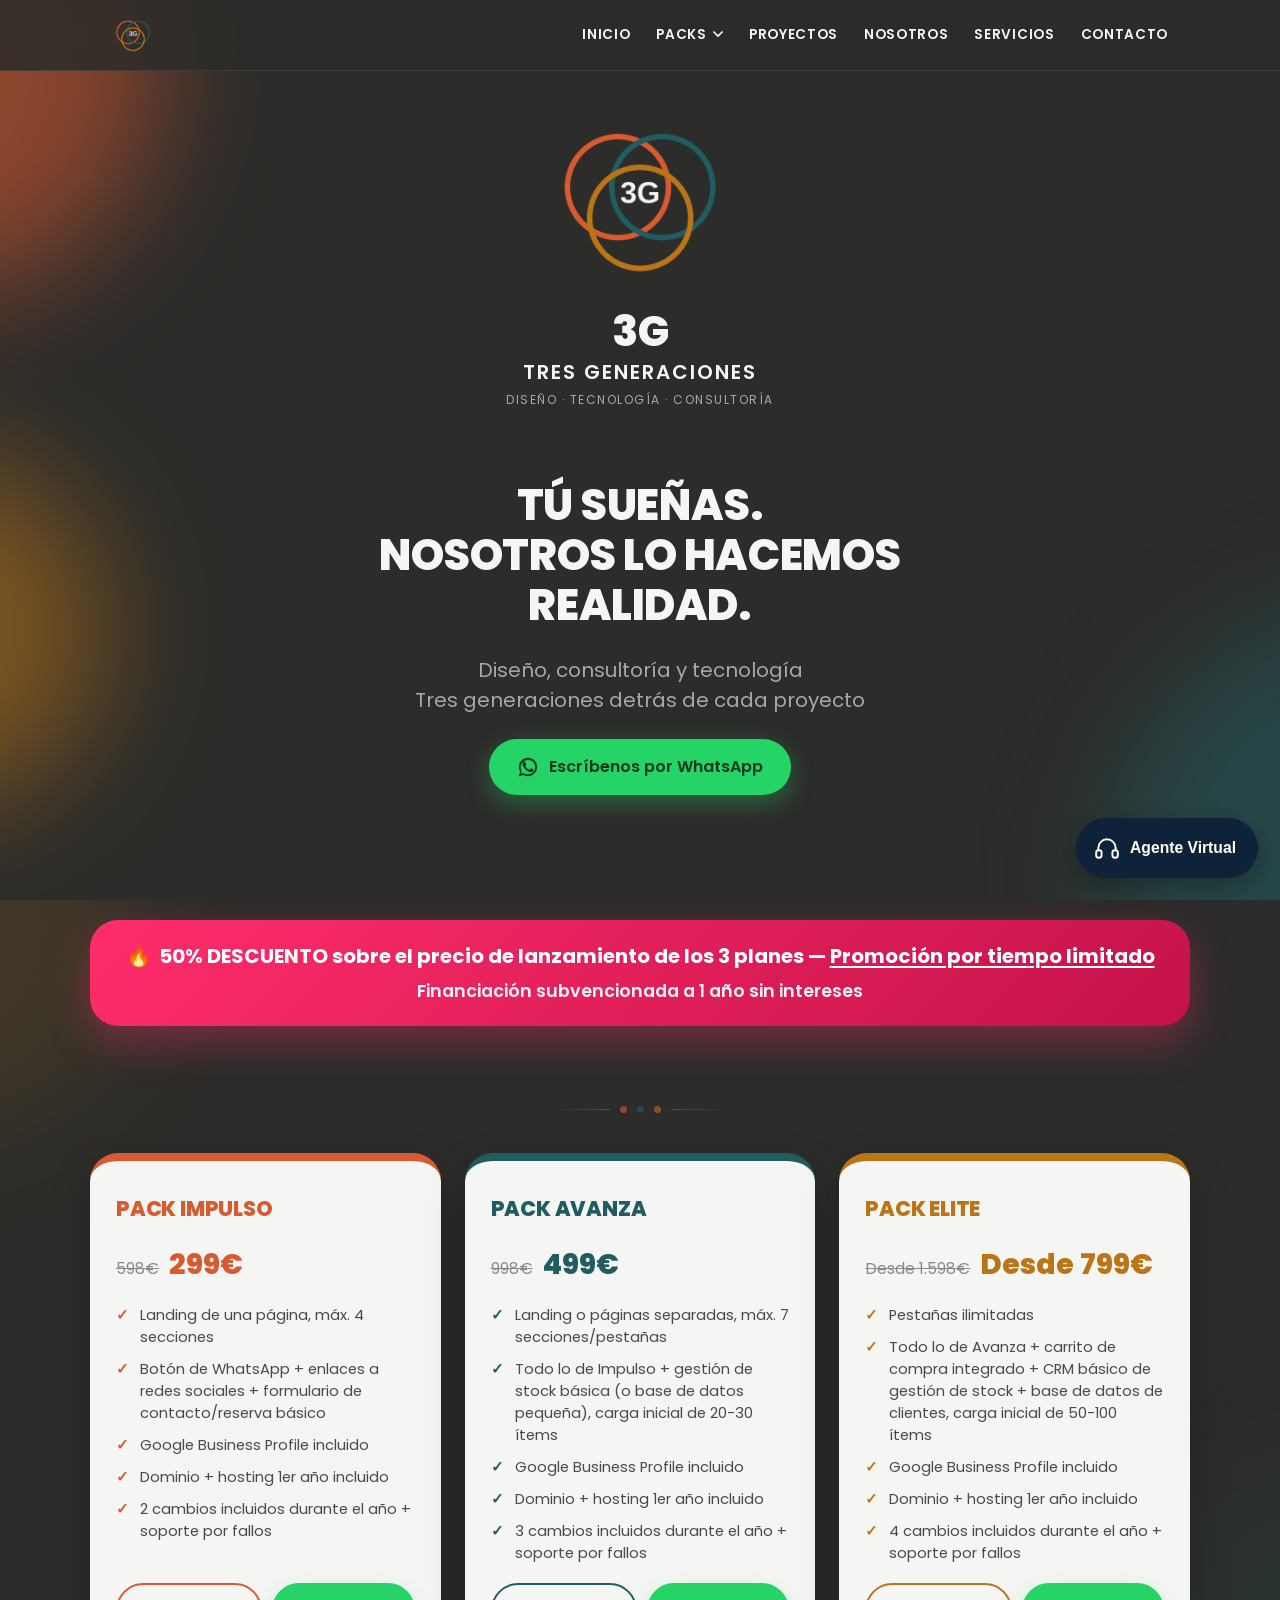
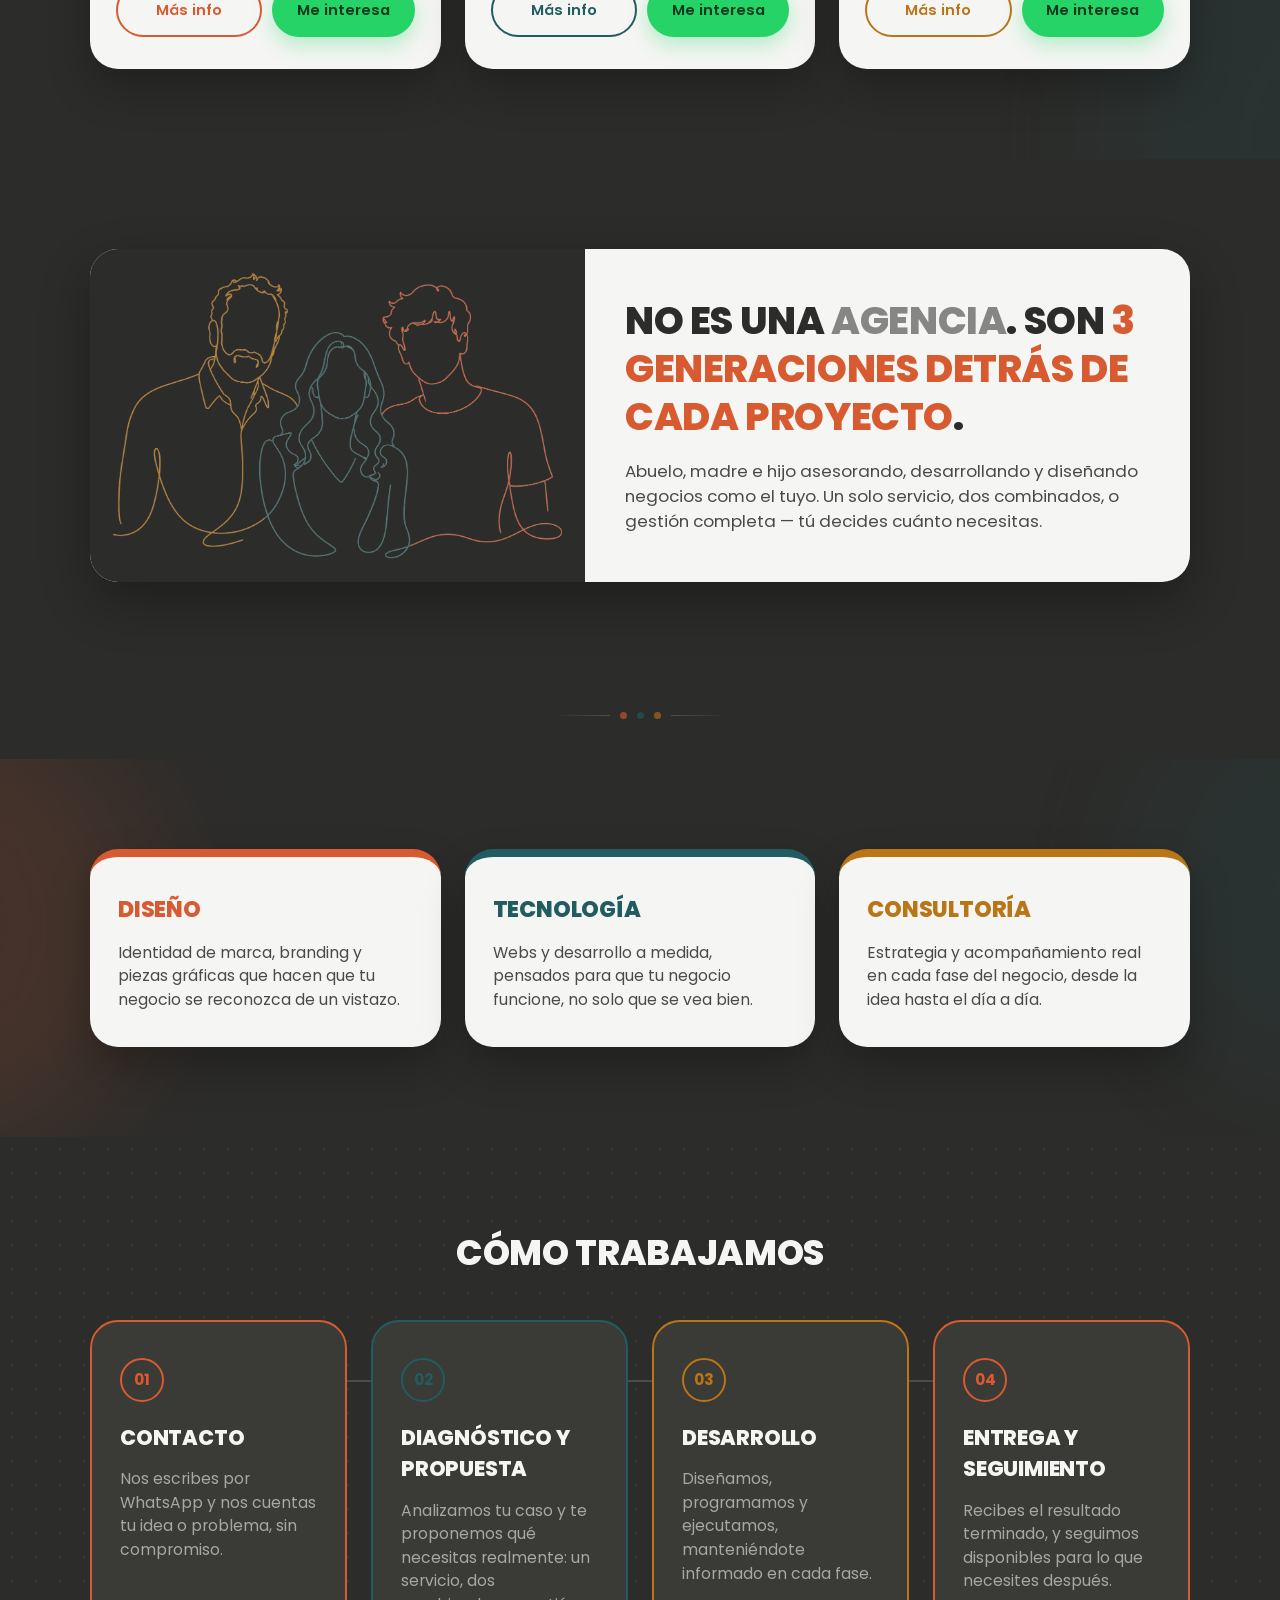
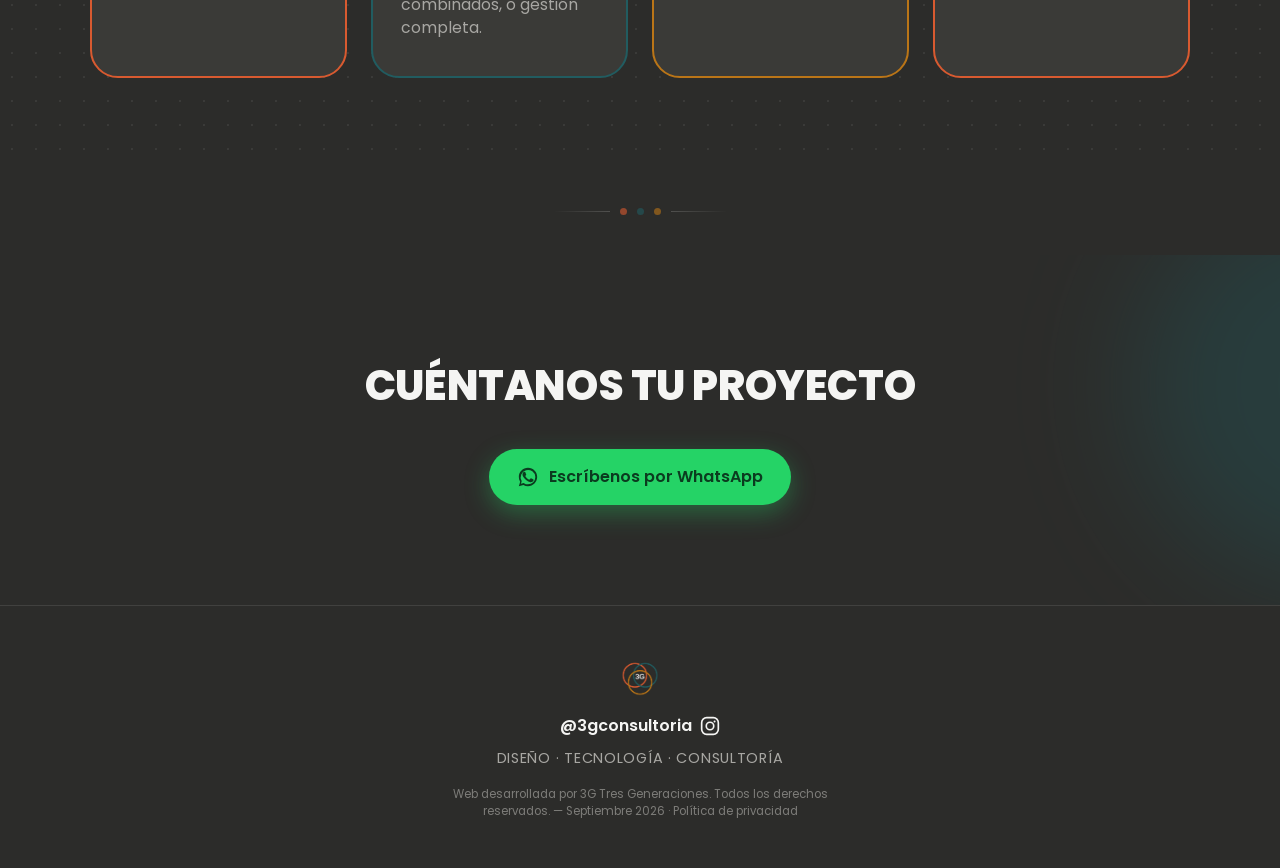
==== commit 065cfad0: "Add diagnóstico gratis page, Netlify Function and privacy policy - /diagnostico/: 7-question mobile-" ====
--- a/index.html
+++ b/index.html
@@ -349,7 +349,7 @@
       </div>
     </div>
     <p class="footer__tagline">Diseño · Tecnología · Consultoría</p>
-    <p class="footer__legal">Web desarrollada por 3G Tres Generaciones. Todos los derechos reservados. — Septiembre 2026</p>
+    <p class="footer__legal">Web desarrollada por 3G Tres Generaciones. Todos los derechos reservados. — Septiembre 2026 · <a href="/privacidad/">Política de privacidad</a></p>
   </footer>
 
   <!-- ===================== BOTÓN FLOTANTE (móvil) ===================== -->
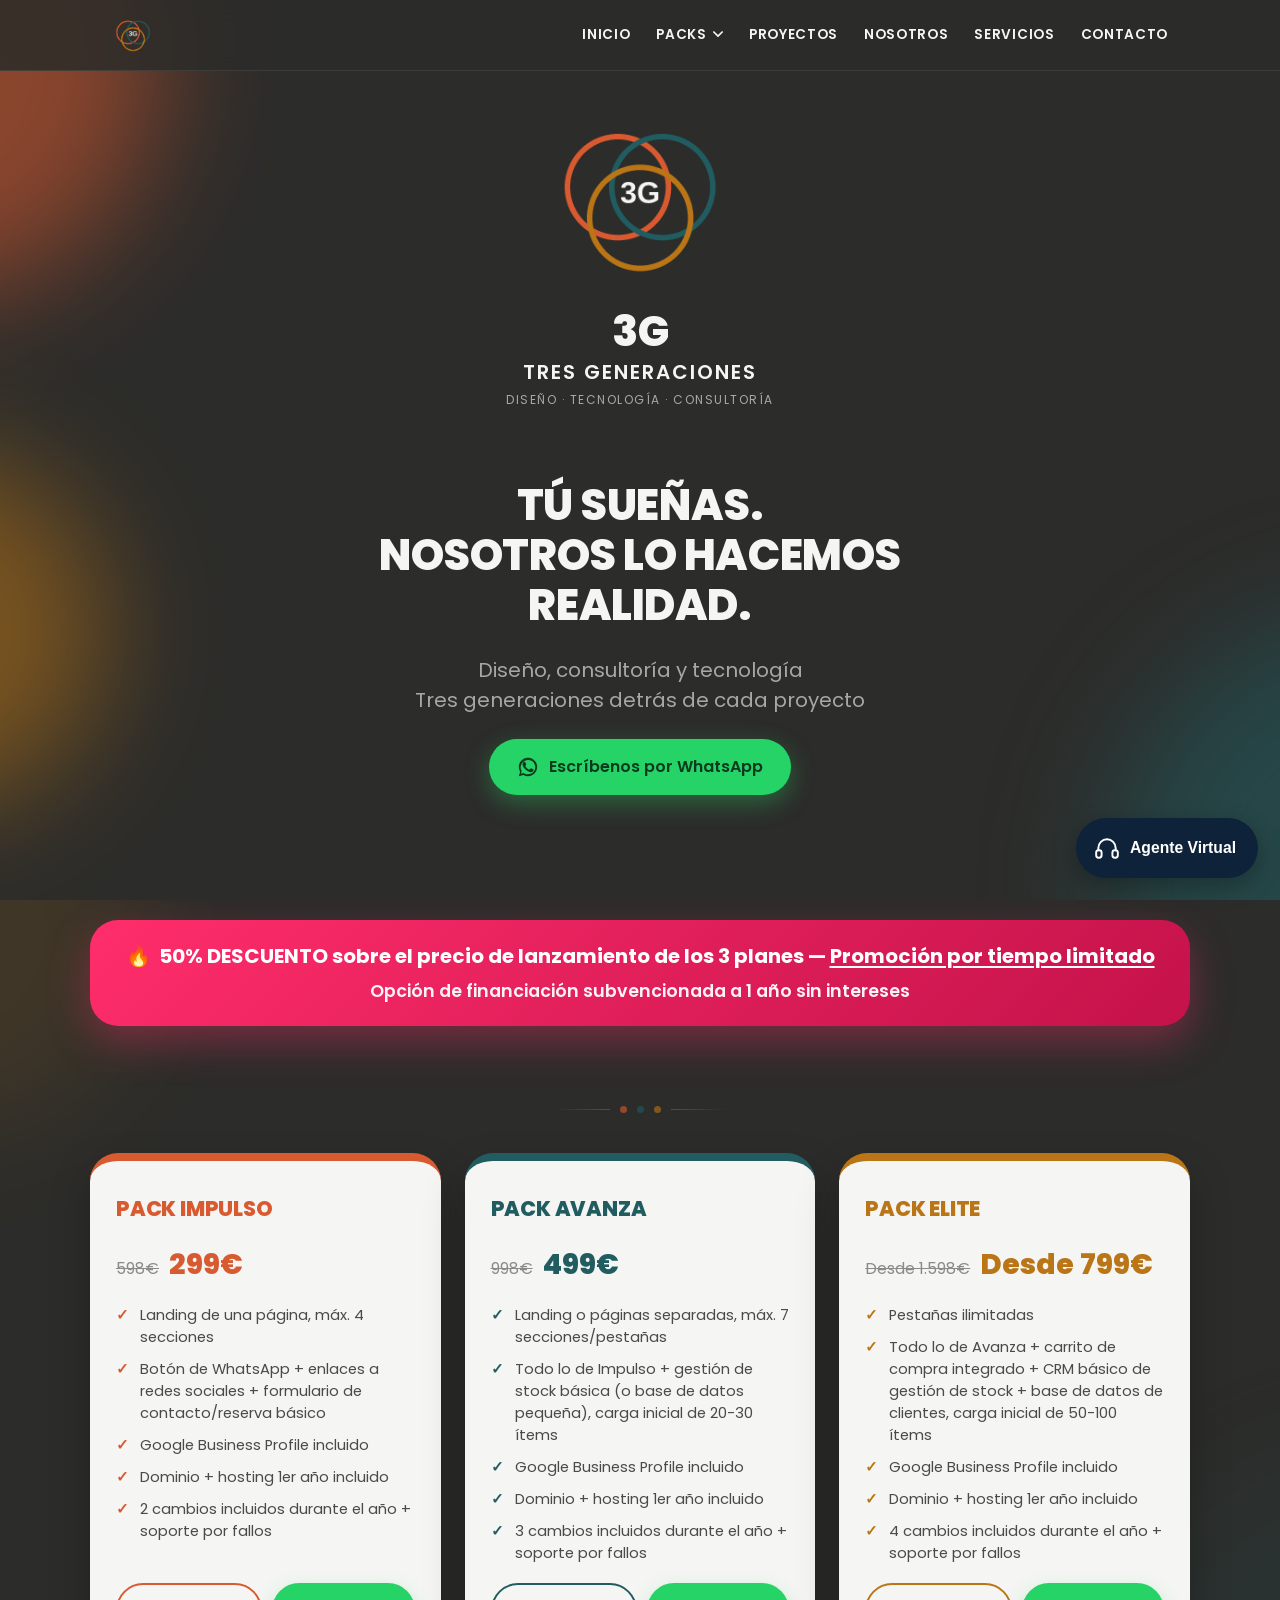
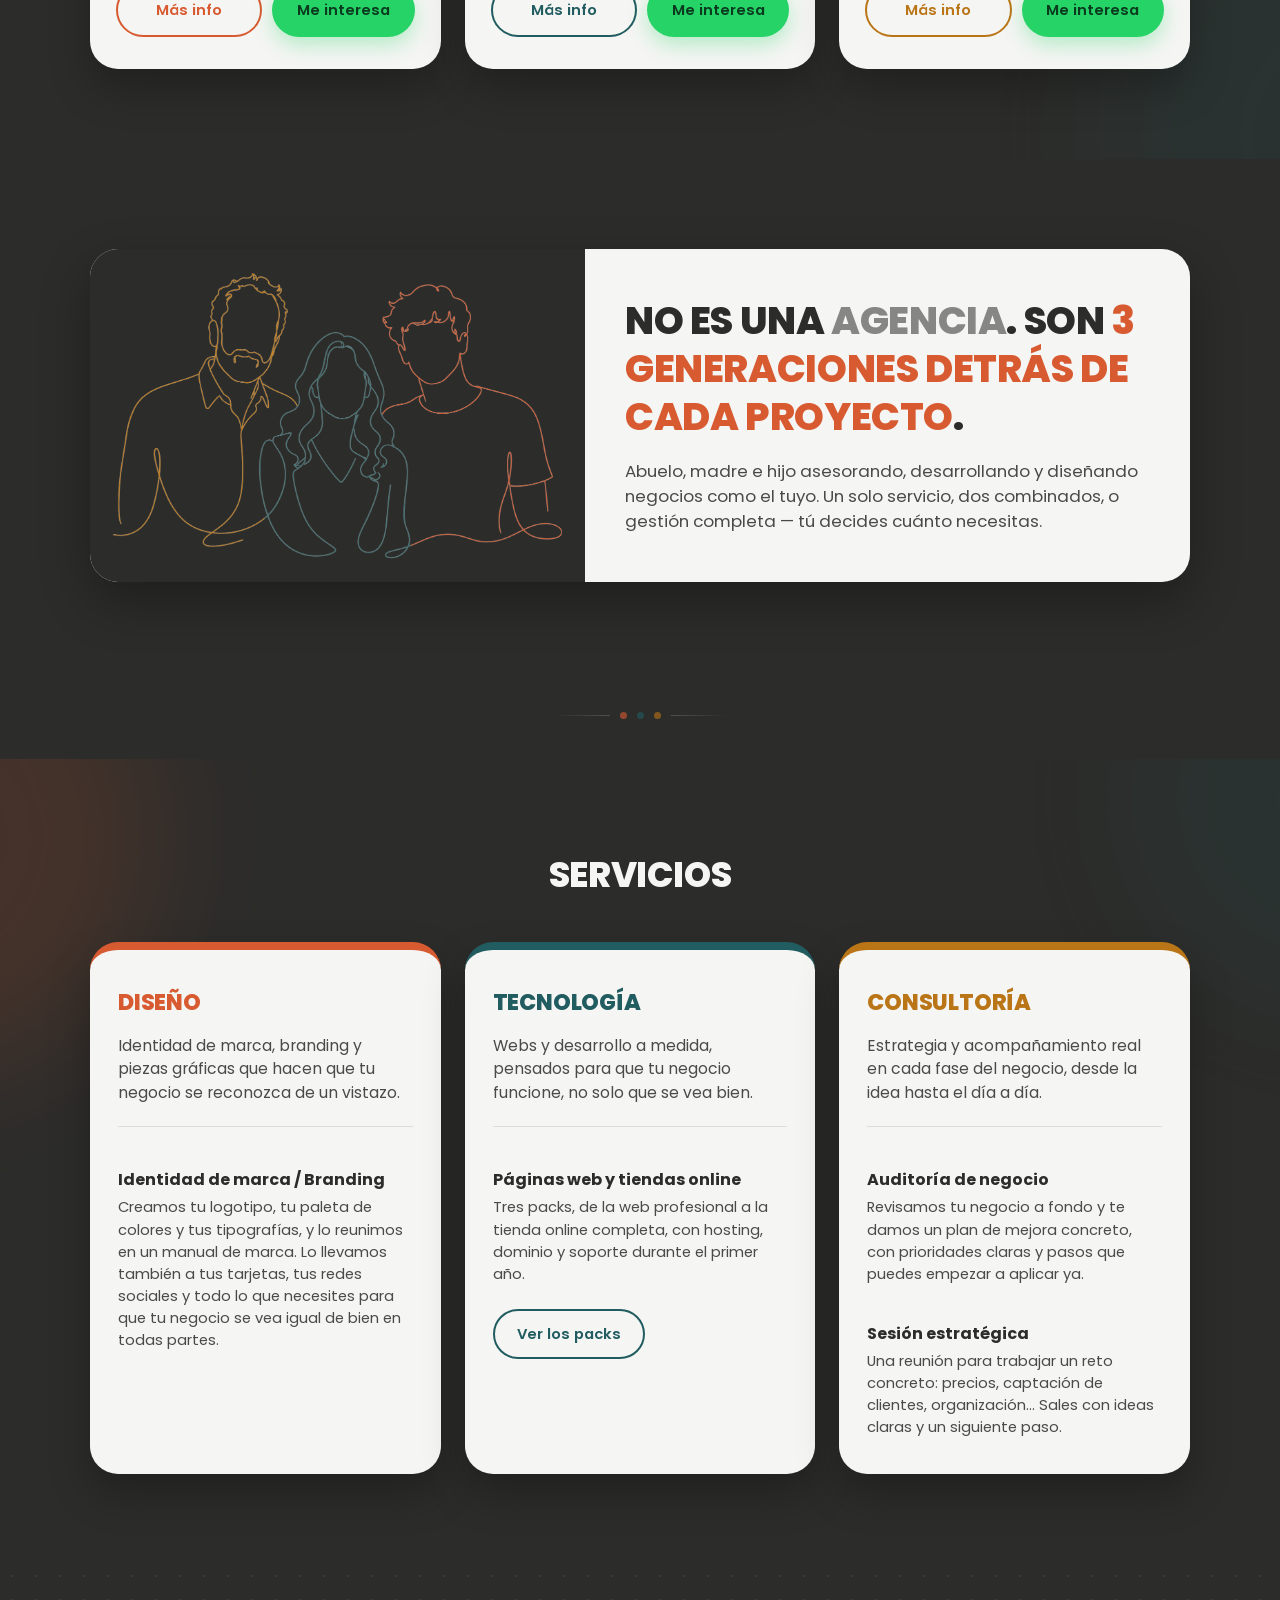
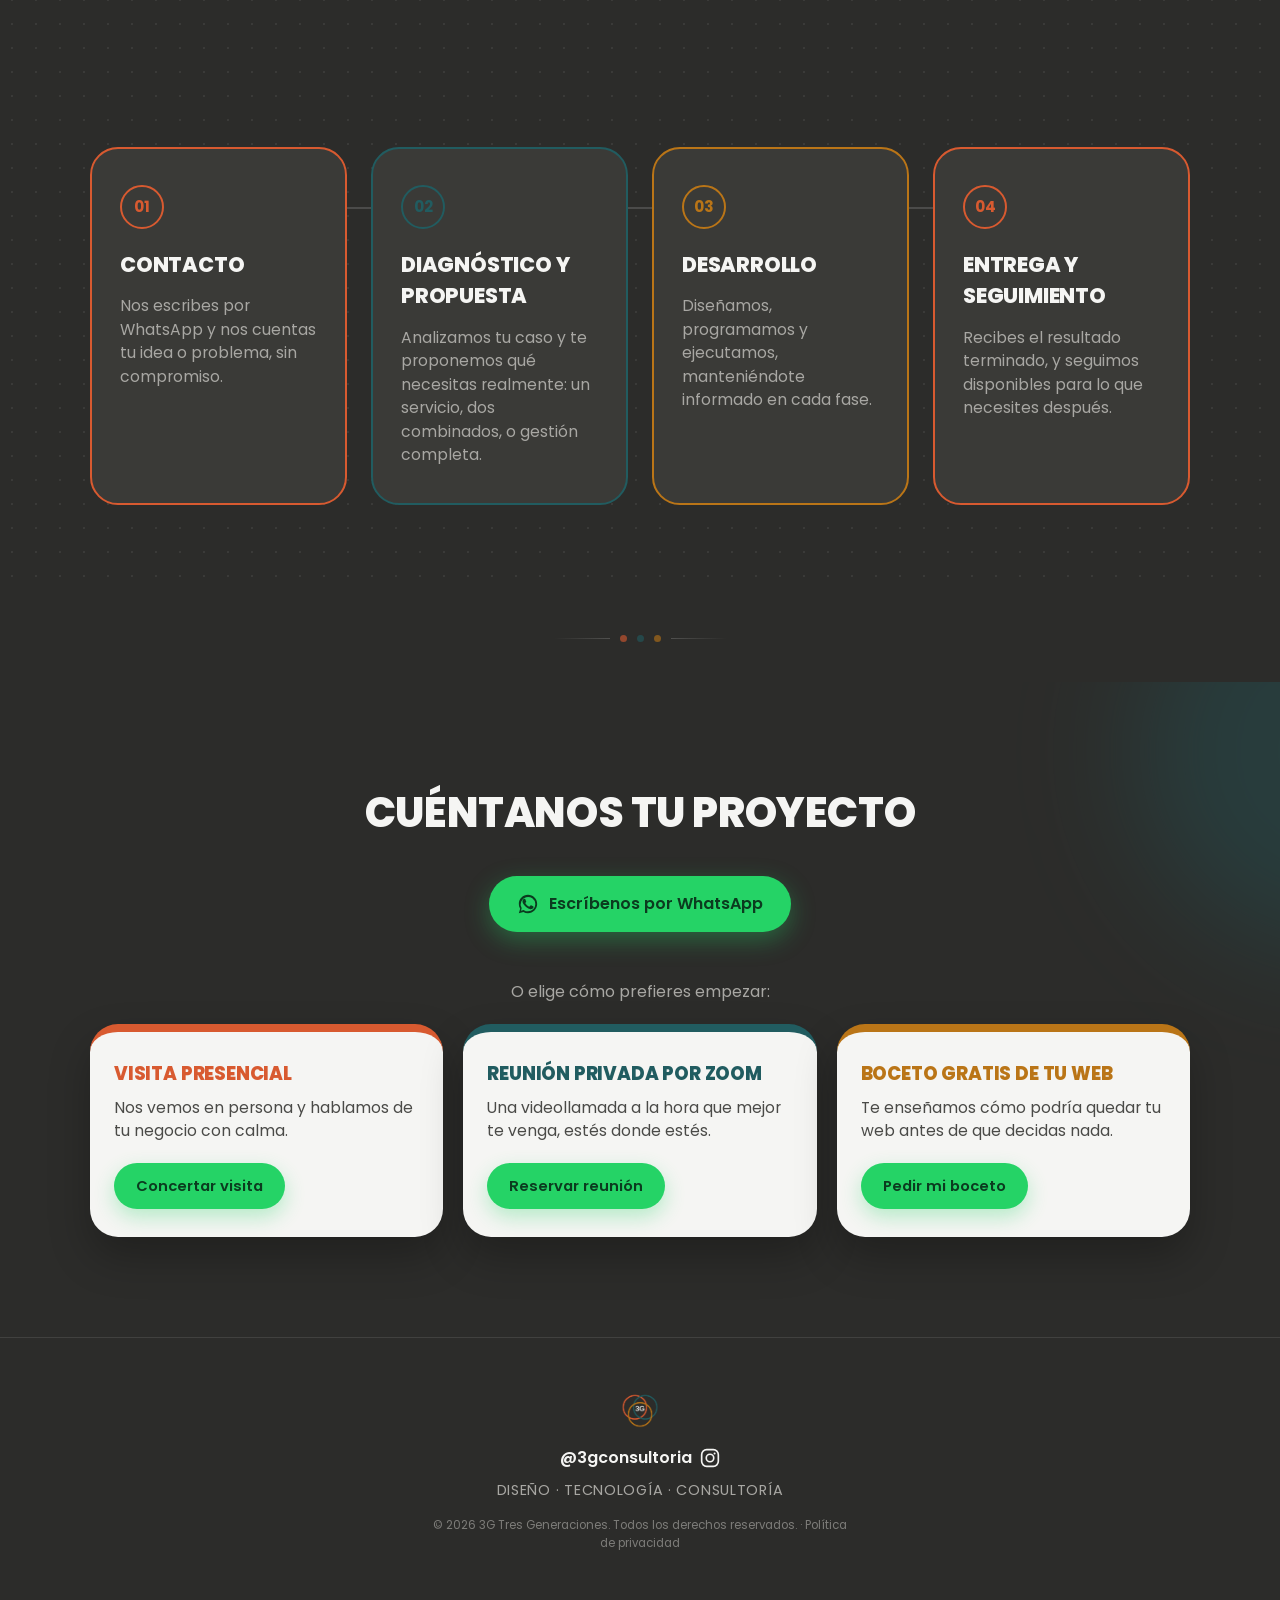
==== commit de96caac: "Web: financing option and new fees, hide Colombia, Spain packs overview, new services and contact op" ====
--- a/index.html
+++ b/index.html
@@ -1,4 +1,4 @@
-<!-- 3G Consultoría — landing page de una sola página -->
+<!-- 3G Tres Generaciones — landing page de una sola página -->
 <!DOCTYPE html>
 <html lang="es">
 <head>
@@ -6,13 +6,13 @@
   <meta name="viewport" content="width=device-width, initial-scale=1.0">
 
   <title>3G Tres Generaciones — Diseño, tecnología y consultoría estratégica</title>
-  <meta name="description" content="3G Consultoría: tres generaciones de una misma familia asesorando, diseñando y desarrollando negocios como el tuyo. Diseño, tecnología y consultoría estratégica en un solo equipo.">
+  <meta name="description" content="3G Tres Generaciones: tres generaciones de una misma familia asesorando, diseñando y desarrollando negocios como el tuyo. Diseño, tecnología y consultoría estratégica en un solo equipo.">
   <link rel="canonical" href="https://3gtresgeneraciones.com/">
 
   <!-- Open Graph -->
   <meta property="og:type" content="website">
   <meta property="og:url" content="https://3gtresgeneraciones.com/">
-  <meta property="og:title" content="3G Consultoría — Tú sueñas. Nosotros lo hacemos realidad.">
+  <meta property="og:title" content="3G Tres Generaciones — Tú sueñas. Nosotros lo hacemos realidad.">
   <meta property="og:description" content="Diseño, tecnología y consultoría — tres generaciones detrás de cada proyecto.">
   <meta property="og:image" content="https://3gtresgeneraciones.com/assets/3G_logo_horizontal.png">
 
@@ -35,19 +35,18 @@
     "@context": "https://schema.org",
     "@type": "Organization",
     "name": "3G Tres Generaciones",
-    "alternateName": "3G Consultoría",
     "url": "https://3gtresgeneraciones.com/",
     "logo": "https://3gtresgeneraciones.com/assets/3G_logo_horizontal.png",
     "image": "https://3gtresgeneraciones.com/assets/3G_logo_horizontal.png",
-    "description": "Diseño, tecnología y consultoría estratégica para negocios en Colombia y España.",
+    "description": "Diseño, tecnología y consultoría estratégica para negocios en España.",
     "sameAs": [
       "https://www.instagram.com/3gconsultoria/"
     ],
     "contactPoint": {
       "@type": "ContactPoint",
-      "telephone": "+34-627-001-609",
+      "telephone": "+34 611 87 19 37",
       "contactType": "customer service",
-      "areaServed": ["CO", "ES"],
+      "areaServed": "ES",
       "availableLanguage": ["Spanish"]
     }
   }
@@ -58,39 +57,20 @@
   <!-- ===================== MENÚ DE NAVEGACIÓN ===================== -->
   <nav class="site-nav" id="site-nav">
     <div class="site-nav__inner">
-      <a class="site-nav__logo" href="#hero" aria-label="Inicio — 3G Consultoría">
-        <img src="assets/3G_logo_icono.png" alt="3G Consultoría">
+      <a class="site-nav__logo" href="#hero" aria-label="Inicio — 3G Tres Generaciones">
+        <img src="assets/3G_logo_icono.png" alt="3G Tres Generaciones">
       </a>
       <ul class="site-nav__links">
         <li><a href="#hero">Inicio</a></li>
         <li class="site-nav__item site-nav__item--dropdown">
-          <a href="/packs/index.html">Packs</a>
+          <a href="/packs/es/index.html">Packs</a>
           <button type="button" class="site-nav__caret" aria-expanded="false" aria-label="Mostrar los packs">
             <svg viewBox="0 0 12 8" width="10" height="7" aria-hidden="true"><path d="M1 1l5 5 5-5" fill="none" stroke="currentColor" stroke-width="2" stroke-linecap="round" stroke-linejoin="round"/></svg>
           </button>
           <ul class="site-nav__submenu">
-            <li class="site-nav__subgroup">
-              <button type="button" class="site-nav__subgroup-toggle" aria-expanded="false">
-                Colombia
-                <svg class="site-nav__subgroup-caret" viewBox="0 0 12 8" width="10" height="7" aria-hidden="true"><path d="M1 1l5 5 5-5" fill="none" stroke="currentColor" stroke-width="2" stroke-linecap="round" stroke-linejoin="round"/></svg>
-              </button>
-              <ul class="site-nav__subsubmenu">
-                <li><a href="/packs/impulso.html">Impulso</a></li>
-                <li><a href="/packs/avanza.html">Avanza</a></li>
-                <li><a href="/packs/elite.html">Elite</a></li>
-              </ul>
-            </li>
-            <li class="site-nav__subgroup">
-              <button type="button" class="site-nav__subgroup-toggle" aria-expanded="false">
-                España
-                <svg class="site-nav__subgroup-caret" viewBox="0 0 12 8" width="10" height="7" aria-hidden="true"><path d="M1 1l5 5 5-5" fill="none" stroke="currentColor" stroke-width="2" stroke-linecap="round" stroke-linejoin="round"/></svg>
-              </button>
-              <ul class="site-nav__subsubmenu">
-                <li><a href="/packs/es/impulso.html">Impulso</a></li>
-                <li><a href="/packs/es/avanza.html">Avanza</a></li>
-                <li><a href="/packs/es/elite.html">Elite</a></li>
-              </ul>
-            </li>
+            <li><a href="/packs/es/impulso.html">Pack Impulso</a></li>
+            <li><a href="/packs/es/avanza.html">Pack Avanza</a></li>
+            <li><a href="/packs/es/elite.html">Pack Elite</a></li>
           </ul>
         </li>
         <li><a href="proyectos.html">Proyectos</a></li>
@@ -109,7 +89,7 @@
 
     <div class="hero__content reveal">
       <div class="hero__logo-lockup">
-        <img class="hero__logo-icon" src="assets/3G_logo_icono.png" alt="3G Consultoría">
+        <img class="hero__logo-icon" src="assets/3G_logo_icono.png" alt="3G Tres Generaciones">
         <div class="hero__logo-text">
           <span class="hero__logo-3g">3G</span>
           <span class="hero__logo-name">TRES GENERACIONES</span>
@@ -122,7 +102,7 @@
 
       <a
         class="btn btn--whatsapp"
-        href="https://wa.me/34627001609?text=Hola%2C%20he%20visto%20vuestra%20web%20y%20me%20gustar%C3%ADa%20m%C3%A1s%20informaci%C3%B3n"
+        href="https://wa.me/34611871937?text=Hola%2C%20he%20visto%20vuestra%20web%20y%20me%20gustar%C3%ADa%20m%C3%A1s%20informaci%C3%B3n"
         target="_blank"
         rel="noopener"
       >
@@ -142,7 +122,7 @@
         <span class="packs__banner-emoji" aria-hidden="true">🔥</span>
         50% DESCUENTO sobre el precio de lanzamiento de los 3 planes — <span class="packs__banner-highlight">Promoción por tiempo limitado</span>
       </p>
-      <p class="packs__banner-financing">Financiación subvencionada a 1 año sin intereses</p>
+      <p class="packs__banner-financing">Opción de financiación subvencionada a 1 año sin intereses</p>
     </div>
 
     <div class="divider" aria-hidden="true">
@@ -167,7 +147,7 @@
           <li>2 cambios incluidos durante el año + soporte por fallos</li>
         </ul>
         <div class="pack-card__actions">
-          <a href="packs/impulso.html" class="btn btn--outline">Más info</a>
+          <a href="packs/es/impulso.html" class="btn btn--outline">Más info</a>
           <a
             class="btn btn--whatsapp-sm"
             href="https://wa.me/34611871937?text=Hola%2C%20me%20interesa%20el%20Pack%20Impulso"
@@ -191,7 +171,7 @@
           <li>3 cambios incluidos durante el año + soporte por fallos</li>
         </ul>
         <div class="pack-card__actions">
-          <a href="packs/avanza.html" class="btn btn--outline">Más info</a>
+          <a href="packs/es/avanza.html" class="btn btn--outline">Más info</a>
           <a
             class="btn btn--whatsapp-sm"
             href="https://wa.me/34611871937?text=Hola%2C%20me%20interesa%20el%20Pack%20Avanza"
@@ -215,7 +195,7 @@
           <li>4 cambios incluidos durante el año + soporte por fallos</li>
         </ul>
         <div class="pack-card__actions">
-          <a href="packs/elite.html" class="btn btn--outline">Más info</a>
+          <a href="packs/es/elite.html" class="btn btn--outline">Más info</a>
           <a
             class="btn btn--whatsapp-sm"
             href="https://wa.me/34611871937?text=Hola%2C%20me%20interesa%20el%20Pack%20Elite"
@@ -234,7 +214,7 @@
       <div class="about__image-box">
         <img
           src="assets/3G_equipo_ilustracion.png"
-          alt="Ilustración del equipo de 3G Consultoría"
+          alt="Ilustración del equipo de 3G Tres Generaciones"
         >
       </div>
 
@@ -256,21 +236,46 @@
     <div class="blob blob--petroleo blob--faint blob--small" aria-hidden="true"></div>
     <div class="blob blob--coral blob--faint" aria-hidden="true"></div>
 
+    <h2 class="services__title reveal">Servicios</h2>
+
     <div class="services__grid">
 
       <article class="card card--coral reveal">
         <h3 class="card__title">Diseño</h3>
         <p class="card__text">Identidad de marca, branding y piezas gráficas que hacen que tu negocio se reconozca de un vistazo.</p>
+        <ul class="card__services">
+          <li>
+            <h4 class="card__service-title">Identidad de marca / Branding</h4>
+            <p class="card__service-text">Creamos tu logotipo, tu paleta de colores y tus tipografías, y lo reunimos en un manual de marca. Lo llevamos también a tus tarjetas, tus redes sociales y todo lo que necesites para que tu negocio se vea igual de bien en todas partes.</p>
+          </li>
+        </ul>
       </article>
 
       <article class="card card--petroleo reveal">
         <h3 class="card__title">Tecnología</h3>
         <p class="card__text">Webs y desarrollo a medida, pensados para que tu negocio funcione, no solo que se vea bien.</p>
+        <ul class="card__services">
+          <li>
+            <h4 class="card__service-title">Páginas web y tiendas online</h4>
+            <p class="card__service-text">Tres packs, de la web profesional a la tienda online completa, con hosting, dominio y soporte durante el primer año.</p>
+          </li>
+        </ul>
+        <a href="packs/es/index.html" class="btn btn--outline card__btn">Ver los packs</a>
       </article>
 
       <article class="card card--dorado reveal">
         <h3 class="card__title">Consultoría</h3>
         <p class="card__text">Estrategia y acompañamiento real en cada fase del negocio, desde la idea hasta el día a día.</p>
+        <ul class="card__services">
+          <li>
+            <h4 class="card__service-title">Auditoría de negocio</h4>
+            <p class="card__service-text">Revisamos tu negocio a fondo y te damos un plan de mejora concreto, con prioridades claras y pasos que puedes empezar a aplicar ya.</p>
+          </li>
+          <li>
+            <h4 class="card__service-title">Sesión estratégica</h4>
+            <p class="card__service-text">Una reunión para trabajar un reto concreto: precios, captación de clientes, organización… Sales con ideas claras y un siguiente paso.</p>
+          </li>
+        </ul>
       </article>
 
     </div>
@@ -323,7 +328,7 @@
       <h2 class="cta-final__title">Cuéntanos tu proyecto</h2>
       <a
         class="btn btn--whatsapp"
-        href="https://wa.me/34627001609?text=Hola%2C%20he%20visto%20vuestra%20web%20y%20me%20gustar%C3%ADa%20m%C3%A1s%20informaci%C3%B3n"
+        href="https://wa.me/34611871937?text=Hola%2C%20he%20visto%20vuestra%20web%20y%20me%20gustar%C3%ADa%20m%C3%A1s%20informaci%C3%B3n"
         target="_blank"
         rel="noopener"
       >
@@ -331,15 +336,53 @@
         Escríbenos por WhatsApp
       </a>
     </div>
+
+    <p class="contact-options__intro reveal">O elige cómo prefieres empezar:</p>
+    <div class="contact-options reveal">
+
+      <article class="card card--coral contact-option">
+        <h3 class="card__title">Visita presencial</h3>
+        <p class="card__text">Nos vemos en persona y hablamos de tu negocio con calma.</p>
+        <a
+          class="btn btn--whatsapp-sm contact-option__btn"
+          href="https://wa.me/34611871937?text=Hola%2C%20me%20gustar%C3%ADa%20concertar%20una%20visita%20presencial."
+          target="_blank"
+          rel="noopener"
+        >Concertar visita</a>
+      </article>
+
+      <article class="card card--petroleo contact-option">
+        <h3 class="card__title">Reunión privada por Zoom</h3>
+        <p class="card__text">Una videollamada a la hora que mejor te venga, estés donde estés.</p>
+        <a
+          class="btn btn--whatsapp-sm contact-option__btn"
+          href="https://wa.me/34611871937?text=Hola%2C%20me%20gustar%C3%ADa%20concertar%20una%20reuni%C3%B3n%20por%20Zoom."
+          target="_blank"
+          rel="noopener"
+        >Reservar reunión</a>
+      </article>
+
+      <article class="card card--dorado contact-option">
+        <h3 class="card__title">Boceto gratis de tu web</h3>
+        <p class="card__text">Te enseñamos cómo podría quedar tu web antes de que decidas nada.</p>
+        <a
+          class="btn btn--whatsapp-sm contact-option__btn"
+          href="https://wa.me/34611871937?text=Hola%2C%20me%20gustar%C3%ADa%20un%20boceto%20gratis%20de%20mi%20web."
+          target="_blank"
+          rel="noopener"
+        >Pedir mi boceto</a>
+      </article>
+
+    </div>
   </section>
 
   <!-- ===================== FOOTER ===================== -->
   <footer class="footer">
     <div class="footer__social">
-      <img src="assets/3G_logo_icono.png" alt="3G Consultoría" class="footer__logo">
+      <img src="assets/3G_logo_icono.png" alt="3G Tres Generaciones" class="footer__logo">
       <div class="footer__handle">
         <span>@3gconsultoria</span>
-        <a href="https://www.instagram.com/3gconsultoria/" target="_blank" rel="noopener" aria-label="Instagram de 3G Consultoría">
+        <a href="https://www.instagram.com/3gconsultoria/" target="_blank" rel="noopener" aria-label="Instagram de 3G Tres Generaciones">
           <svg class="footer__ig-icon" viewBox="0 0 24 24" fill="none" xmlns="http://www.w3.org/2000/svg">
             <rect x="2" y="2" width="20" height="20" rx="6" stroke="currentColor" stroke-width="2"/>
             <circle cx="12" cy="12" r="4.5" stroke="currentColor" stroke-width="2"/>
@@ -349,14 +392,14 @@
       </div>
     </div>
     <p class="footer__tagline">Diseño · Tecnología · Consultoría</p>
-    <p class="footer__legal">Web desarrollada por 3G Tres Generaciones. Todos los derechos reservados. — Septiembre 2026 · <a href="/privacidad/">Política de privacidad</a></p>
+    <p class="footer__legal">© 2026 3G Tres Generaciones. Todos los derechos reservados. · <a href="/privacidad/">Política de privacidad</a></p>
   </footer>
 
   <!-- ===================== BOTÓN FLOTANTE (móvil) ===================== -->
   <a
     class="sticky-whatsapp"
     id="stickyWhatsapp"
-    href="https://wa.me/34627001609?text=Hola%2C%20he%20visto%20vuestra%20web%20y%20me%20gustar%C3%ADa%20m%C3%A1s%20informaci%C3%B3n"
+    href="https://wa.me/34611871937?text=Hola%2C%20he%20visto%20vuestra%20web%20y%20me%20gustar%C3%ADa%20m%C3%A1s%20informaci%C3%B3n"
     target="_blank"
     rel="noopener"
     aria-label="Escríbenos por WhatsApp"
--- a/style.css
+++ b/style.css
@@ -627,6 +627,54 @@
   font-size: 0.98rem;
 }
 
+.services__title {
+  position: relative;
+  z-index: 1;
+  max-width: 1100px;
+  margin: 0 auto 40px;
+  font-size: clamp(1.6rem, 4vw, 2.2rem);
+  text-align: center;
+}
+
+.card {
+  display: flex;
+  flex-direction: column;
+}
+
+/* Servicios concretos dentro de cada departamento */
+.card__services {
+  list-style: none;
+  margin: 22px 0 0;
+  padding: 20px 0 0;
+  border-top: 1px solid rgba(44, 44, 42, 0.12);
+  display: flex;
+  flex-direction: column;
+  gap: 16px;
+}
+
+.card__service-title {
+  font-size: 1rem;
+  font-weight: 700;
+  margin-bottom: 4px;
+}
+
+.card__service-text {
+  color: #4a4a47;
+  font-size: 0.92rem;
+}
+
+.card__btn {
+  margin-top: auto;
+  align-self: flex-start;
+  padding: 12px 22px;
+  font-size: 0.92rem;
+}
+
+.card--petroleo .card__btn {
+  color: var(--petroleo);
+  margin-top: 24px;
+}
+
 /* ============================================================
    PACKS Y PROMOCIÓN
    ============================================================ */
@@ -1310,6 +1358,51 @@
   z-index: 1;
 }
 
+/* Opciones de contacto (visita, Zoom, boceto) */
+.contact-options__intro {
+  position: relative;
+  z-index: 1;
+  margin: 48px 0 20px;
+  color: var(--text-secondary);
+}
+
+.contact-options {
+  position: relative;
+  z-index: 1;
+  max-width: 1100px;
+  margin: 0 auto;
+  display: grid;
+  grid-template-columns: 1fr;
+  gap: 20px;
+  text-align: left;
+}
+
+@media (min-width: 768px) {
+  .contact-options {
+    grid-template-columns: repeat(3, 1fr);
+  }
+}
+
+.contact-option {
+  padding: 28px 24px;
+}
+
+.contact-option .card__title {
+  font-size: 1.15rem;
+  margin-bottom: 8px;
+}
+
+.cta-final .contact-option__btn {
+  margin-top: auto;
+  align-self: flex-start;
+  padding: 12px 22px;
+  font-size: 0.92rem;
+}
+
+.contact-option .card__text {
+  margin-bottom: 20px;
+}
+
 /* ============================================================
    FOOTER
    ============================================================ */
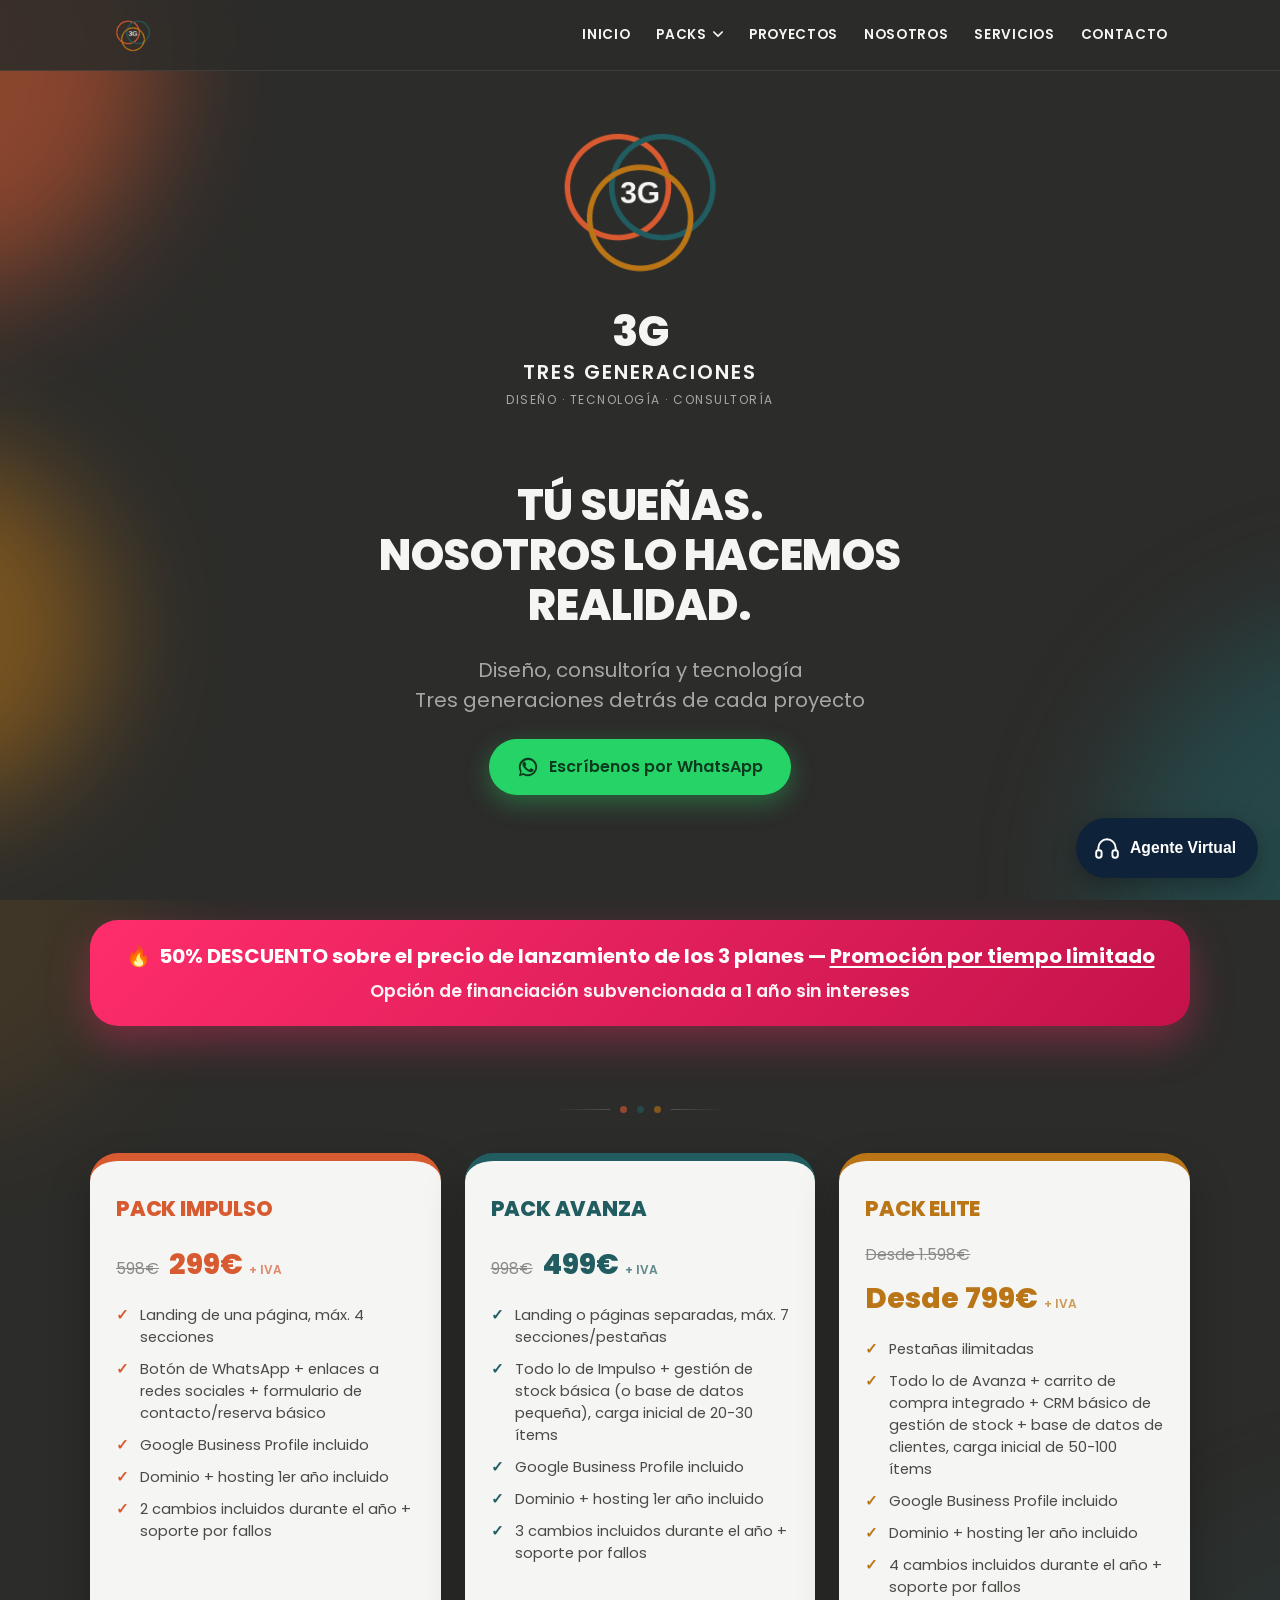
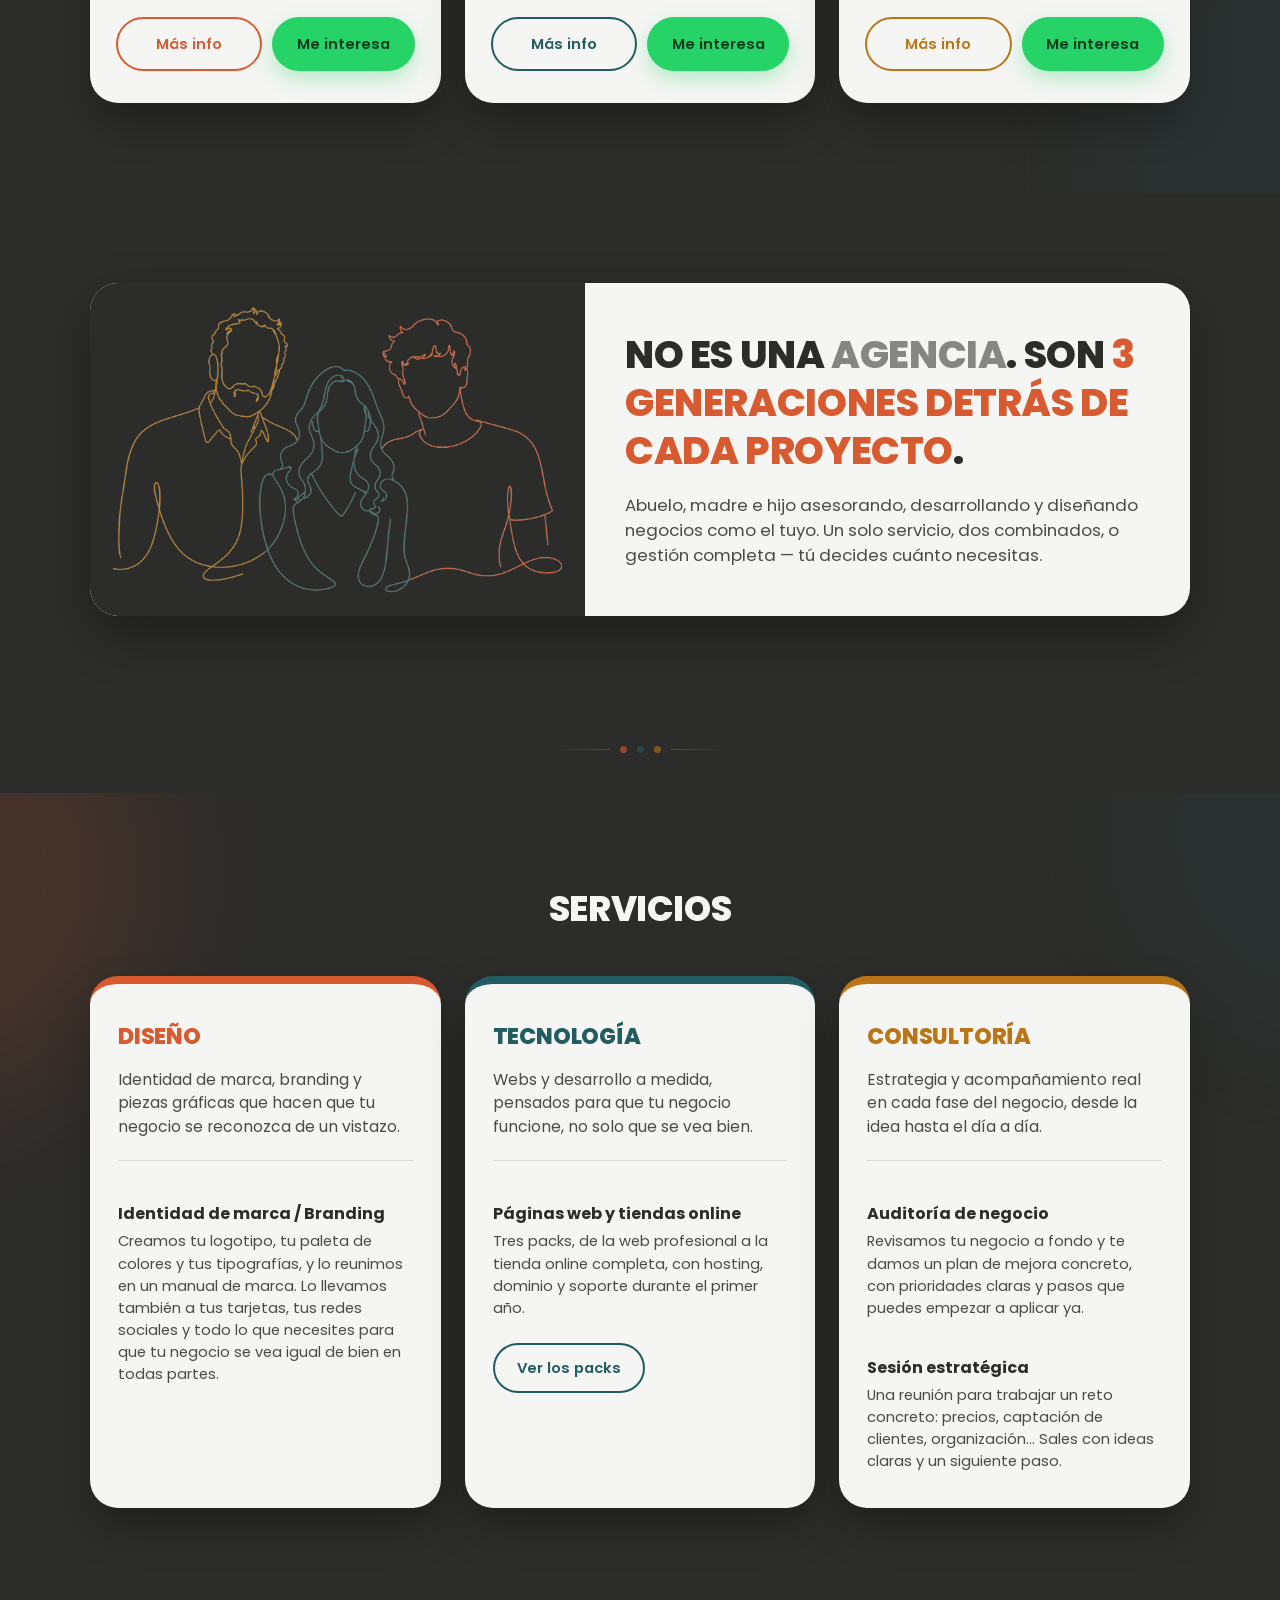
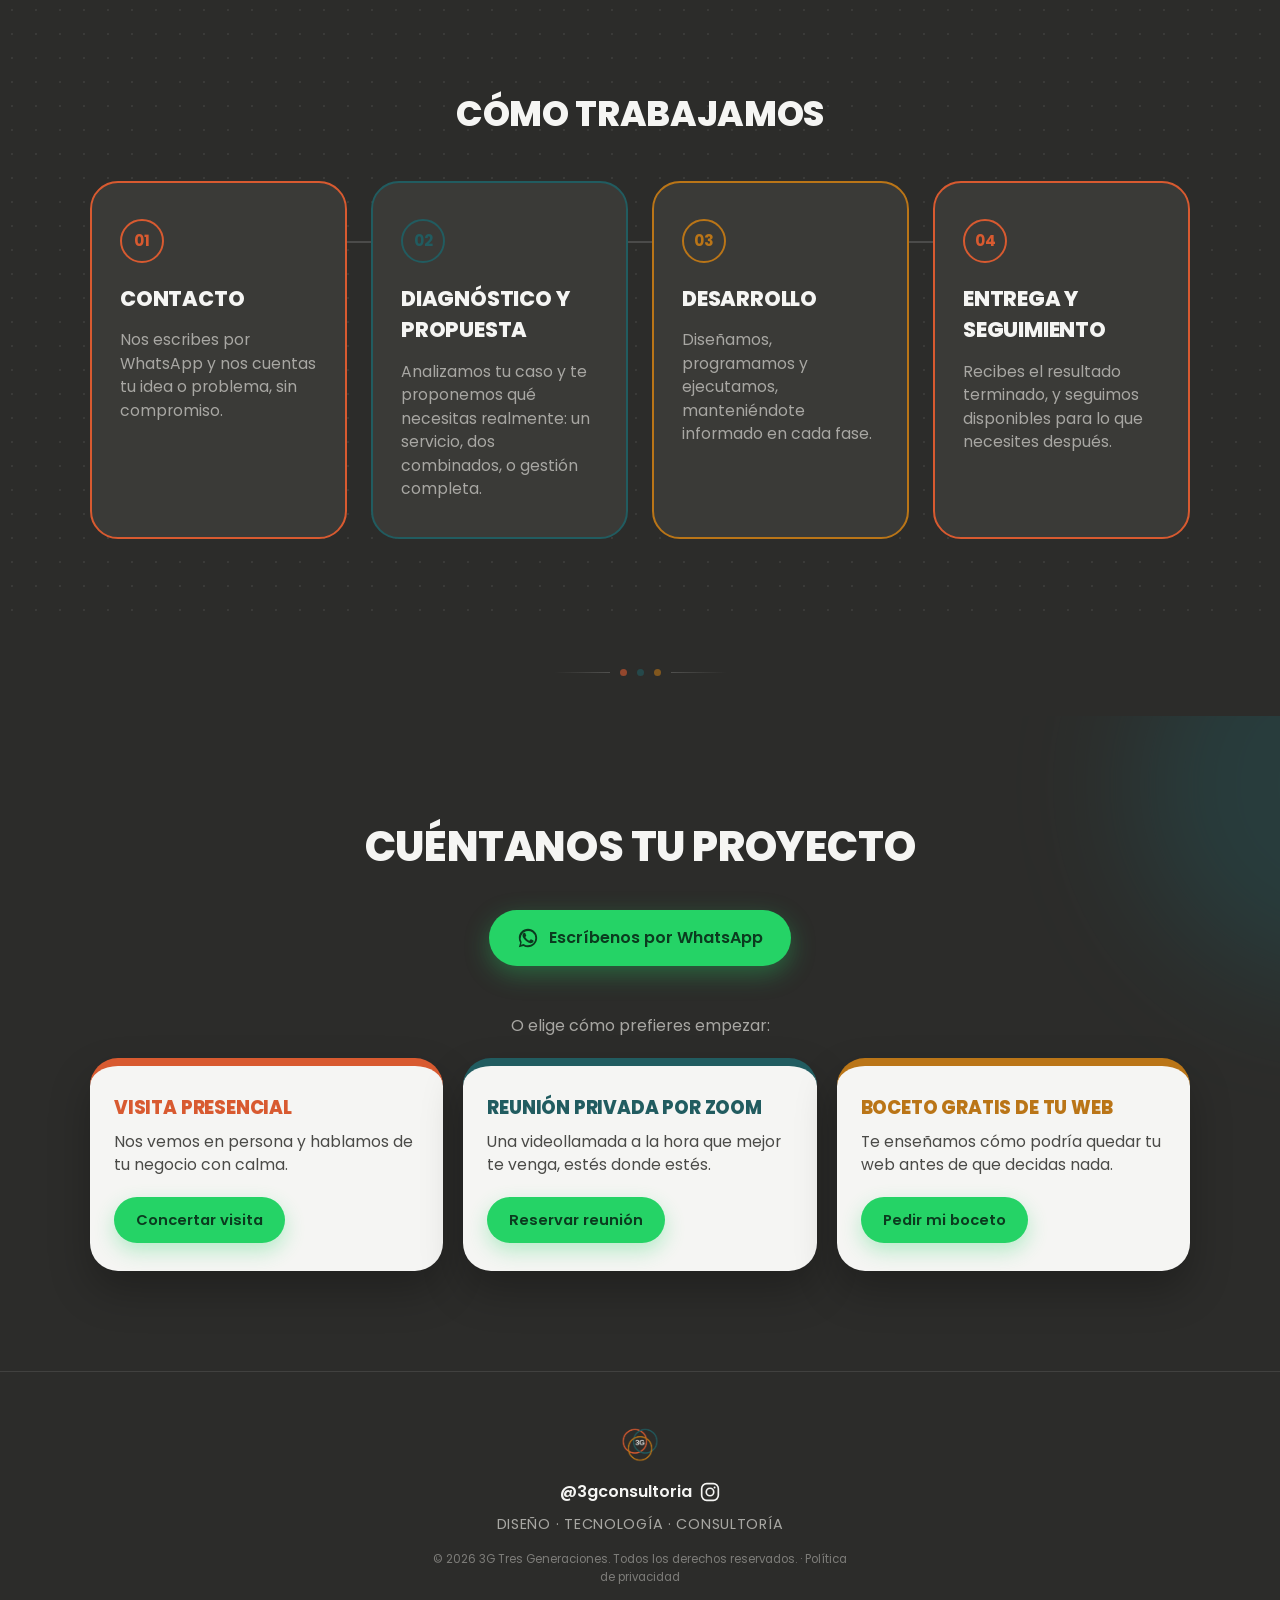
==== commit 6ebe10b8: "Prices + IVA (pages, chat, structured data); Bizum back as Elite store feature; chat: no payment ter" ====
--- a/index.html
+++ b/index.html
@@ -137,7 +137,7 @@
         <h3 class="pack-card__name">Pack Impulso</h3>
         <div class="pack-card__price">
           <span class="pack-card__price-old">598€</span>
-          <span class="pack-card__price-new">299€</span>
+          <span class="pack-card__price-new">299€&nbsp;<span class="precio-iva">+&nbsp;IVA</span></span>
         </div>
         <ul class="pack-card__list">
           <li>Landing de una página, máx. 4 secciones</li>
@@ -161,7 +161,7 @@
         <h3 class="pack-card__name">Pack Avanza</h3>
         <div class="pack-card__price">
           <span class="pack-card__price-old">998€</span>
-          <span class="pack-card__price-new">499€</span>
+          <span class="pack-card__price-new">499€&nbsp;<span class="precio-iva">+&nbsp;IVA</span></span>
         </div>
         <ul class="pack-card__list">
           <li>Landing o páginas separadas, máx. 7 secciones/pestañas</li>
@@ -185,7 +185,7 @@
         <h3 class="pack-card__name">Pack Elite</h3>
         <div class="pack-card__price">
           <span class="pack-card__price-old">Desde 1.598€</span>
-          <span class="pack-card__price-new">Desde 799€</span>
+          <span class="pack-card__price-new">Desde 799€&nbsp;<span class="precio-iva">+&nbsp;IVA</span></span>
         </div>
         <ul class="pack-card__list">
           <li>Pestañas ilimitadas</li>
--- a/style.css
+++ b/style.css
@@ -792,6 +792,21 @@
 .pack-card--avanza .pack-card__price-new { color: var(--petroleo); }
 .pack-card--elite .pack-card__price-new { color: var(--dorado); }
 
+/* «+ IVA»: pegado al precio, más pequeño y suave para que destaque el precio */
+.precio-iva {
+  font-size: 0.42em;
+  font-weight: 600;
+  opacity: 0.7;
+  white-space: nowrap;
+  letter-spacing: 0;
+}
+
+.plan-card__monthly .precio-iva,
+.plan-banner__financing .precio-iva,
+.packs__banner-financing .precio-iva {
+  font-size: 0.85em;
+}
+
 .pack-card__list {
   list-style: none;
   margin: 0;
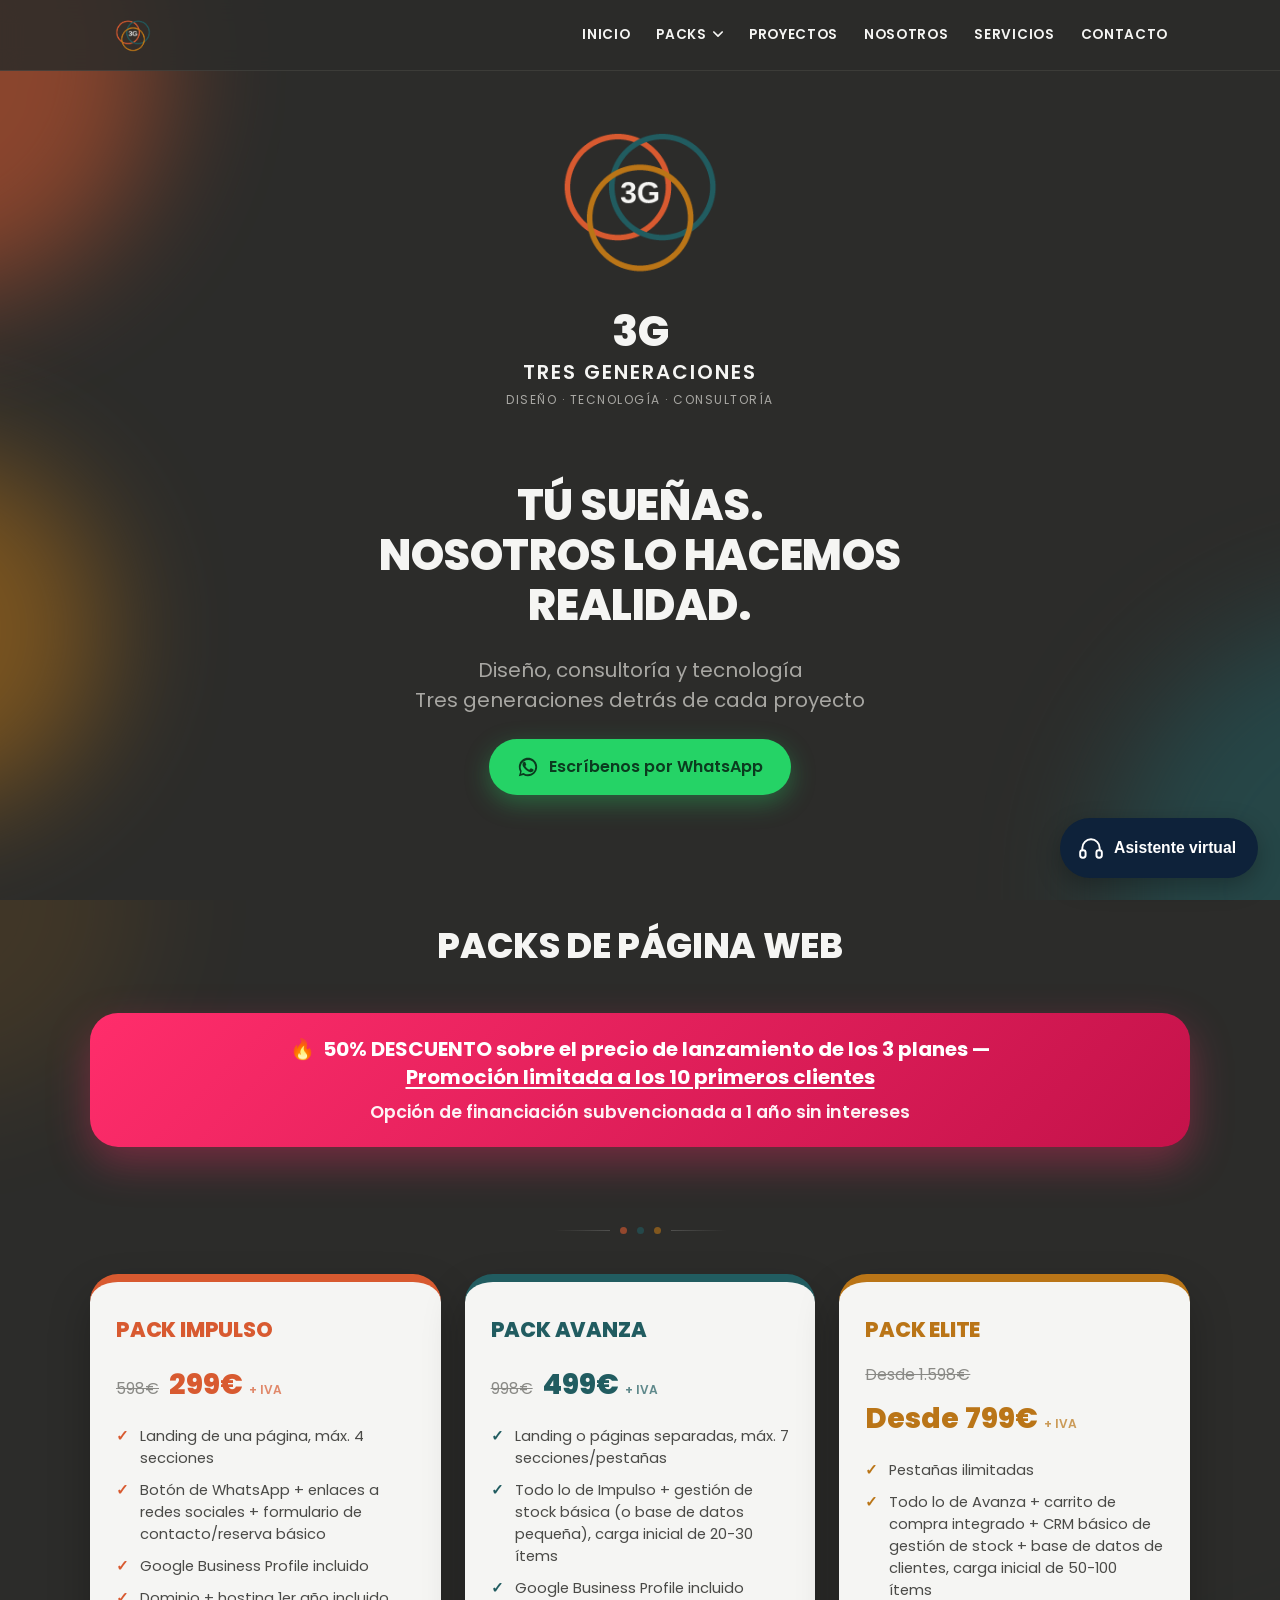
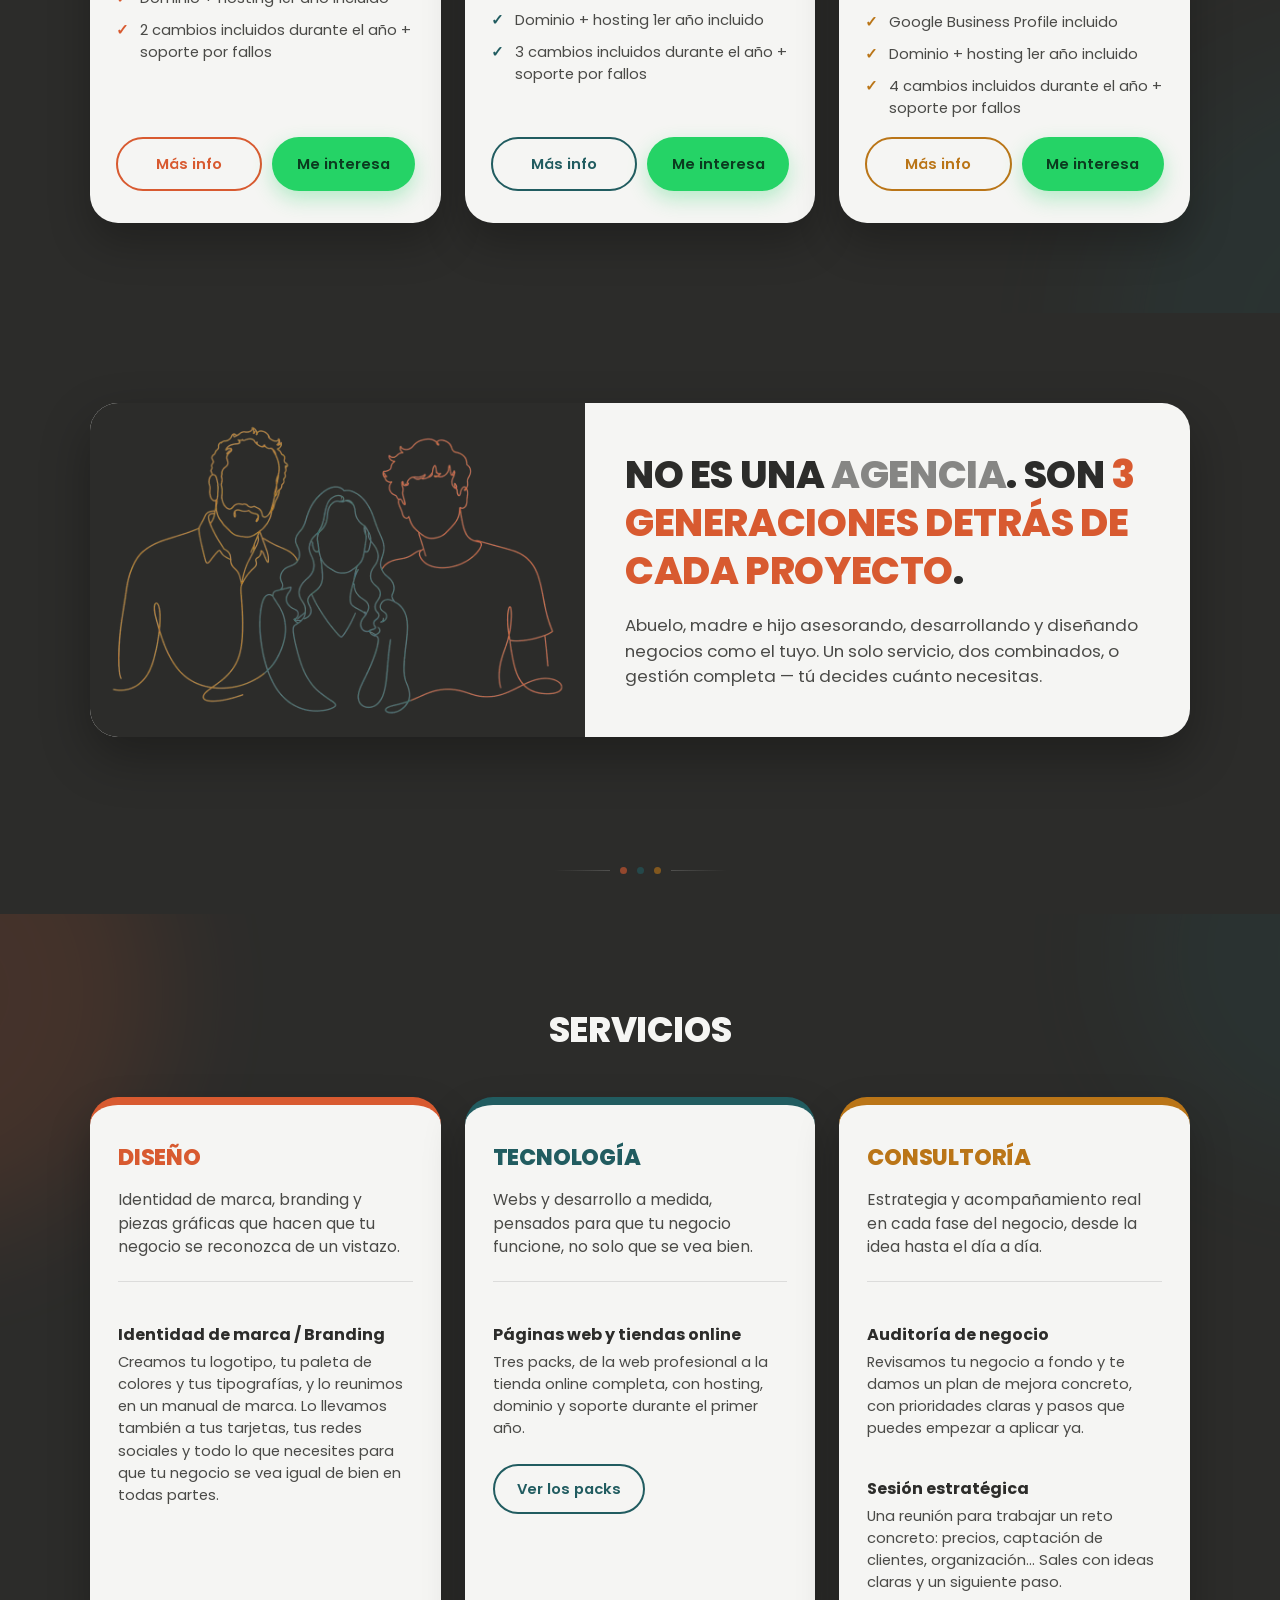
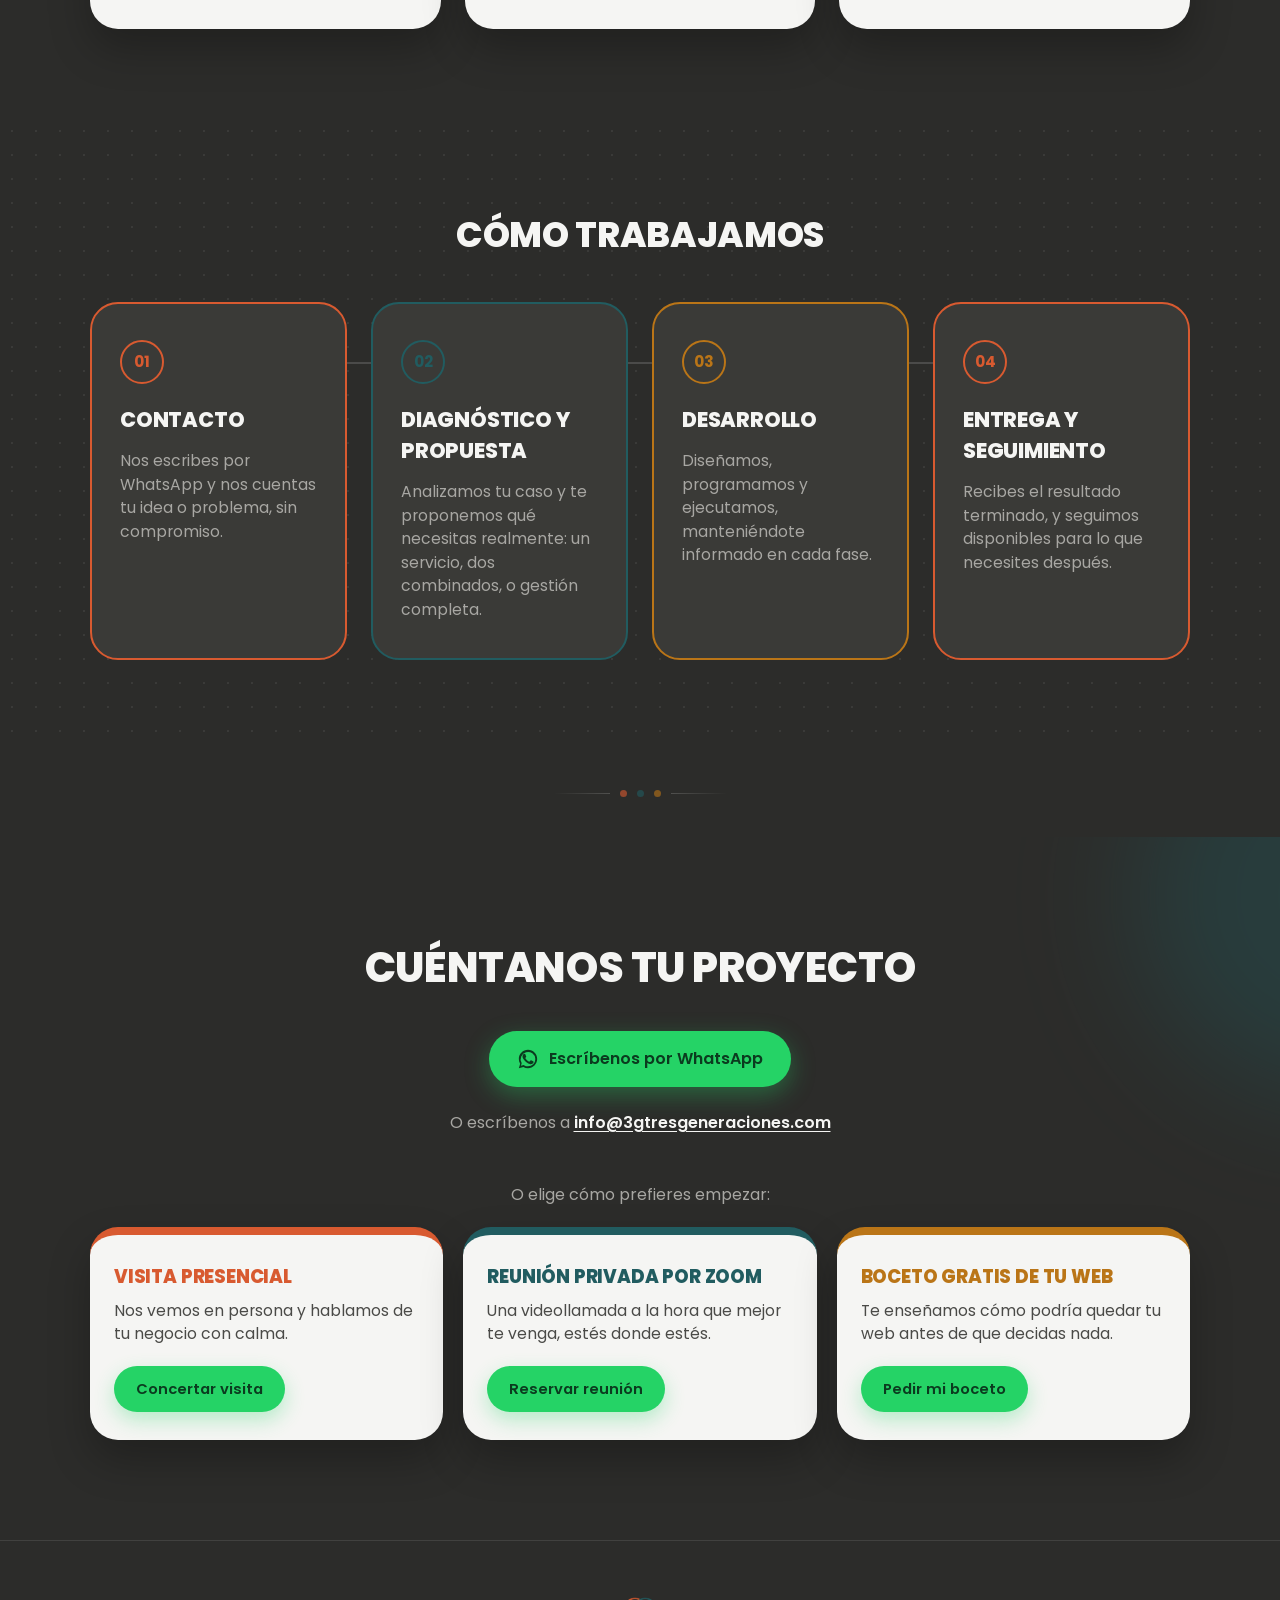
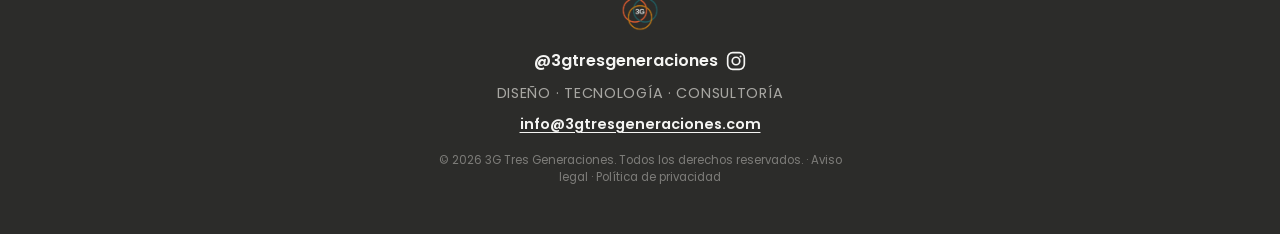
==== commit 5b098dfc: "Status pass: Instagram, assistant naming, email, 10-client promo, legal owner; mobile menu and table" ====
--- a/index.html
+++ b/index.html
@@ -5,16 +5,22 @@
   <meta charset="UTF-8">
   <meta name="viewport" content="width=device-width, initial-scale=1.0">
 
-  <title>3G Tres Generaciones — Diseño, tecnología y consultoría estratégica</title>
-  <meta name="description" content="3G Tres Generaciones: tres generaciones de una misma familia asesorando, diseñando y desarrollando negocios como el tuyo. Diseño, tecnología y consultoría estratégica en un solo equipo.">
+  <title>Diseño web y consultoría en Alicante | 3G Tres Generaciones</title>
+  <meta name="description" content="Páginas web, tiendas online, branding y consultoría para negocios. Un equipo familiar de tres generaciones en Elche (Alicante). Pide tu presupuesto.">
   <link rel="canonical" href="https://3gtresgeneraciones.com/">
 
   <!-- Open Graph -->
   <meta property="og:type" content="website">
   <meta property="og:url" content="https://3gtresgeneraciones.com/">
-  <meta property="og:title" content="3G Tres Generaciones — Tú sueñas. Nosotros lo hacemos realidad.">
-  <meta property="og:description" content="Diseño, tecnología y consultoría — tres generaciones detrás de cada proyecto.">
-  <meta property="og:image" content="https://3gtresgeneraciones.com/assets/3G_logo_horizontal.png">
+  <meta property="og:title" content="Diseño web y consultoría en Alicante | 3G Tres Generaciones">
+  <meta property="og:description" content="Páginas web, tiendas online, branding y consultoría para negocios. Un equipo familiar de tres generaciones en Elche (Alicante). Pide tu presupuesto.">
+  <meta property="og:image" content="https://3gtresgeneraciones.com/assets/og-3g-tres-generaciones.jpg">
+  <meta property="og:image:width" content="1200">
+  <meta property="og:image:height" content="630">
+  <meta property="og:image:alt" content="3G Tres Generaciones — Diseño, tecnología y consultoría">
+  <meta property="og:site_name" content="3G Tres Generaciones">
+  <meta property="og:locale" content="es_ES">
+  <meta name="twitter:card" content="summary_large_image">
 
   <!-- Favicon -->
   <link rel="icon" type="image/x-icon" href="/assets/favicon.ico">
@@ -22,34 +28,76 @@
   <link rel="apple-touch-icon" sizes="180x180" href="/assets/favicon-180.png">
 
   <!-- Fuentes -->
-  <link rel="preconnect" href="https://fonts.googleapis.com">
-  <link rel="preconnect" href="https://fonts.gstatic.com" crossorigin>
-  <link href="https://fonts.googleapis.com/css2?family=Poppins:wght@400;500;600;700;800&display=swap" rel="stylesheet">
+  <link rel="preload" href="/assets/fonts/poppins-400.woff2" as="font" type="font/woff2" crossorigin>
+  <link rel="preload" href="/assets/fonts/poppins-800.woff2" as="font" type="font/woff2" crossorigin>
+  <link rel="stylesheet" href="/assets/fonts/fonts.css">
 
   <link rel="stylesheet" href="style.css">
   <link rel="stylesheet" href="agente.css">
 
   <!-- Datos estructurados -->
   <script type="application/ld+json">
-  {
-    "@context": "https://schema.org",
-    "@type": "Organization",
-    "name": "3G Tres Generaciones",
-    "url": "https://3gtresgeneraciones.com/",
-    "logo": "https://3gtresgeneraciones.com/assets/3G_logo_horizontal.png",
-    "image": "https://3gtresgeneraciones.com/assets/3G_logo_horizontal.png",
-    "description": "Diseño, tecnología y consultoría estratégica para negocios en España.",
-    "sameAs": [
-      "https://www.instagram.com/3gconsultoria/"
-    ],
-    "contactPoint": {
-      "@type": "ContactPoint",
+{
+  "@context": "https://schema.org",
+  "@graph": [
+    {
+      "@type": "ProfessionalService",
+      "@id": "https://3gtresgeneraciones.com/#negocio",
+      "name": "3G Tres Generaciones",
+      "legalName": "ASSURE INVEST DEVELOPMENT PROJECTS SL",
+      "taxID": "B90454943",
+      "url": "https://3gtresgeneraciones.com/",
+      "logo": "https://3gtresgeneraciones.com/assets/3G_logo_icono.png",
+      "image": "https://3gtresgeneraciones.com/assets/og-3g-tres-generaciones.jpg",
+      "description": "Diseño web, tiendas online, branding y consultoría para negocios. Un equipo familiar de tres generaciones en Elche (Alicante).",
       "telephone": "+34 611 87 19 37",
-      "contactType": "customer service",
-      "areaServed": "ES",
-      "availableLanguage": ["Spanish"]
+      "email": "info@3gtresgeneraciones.com",
+      "address": {
+        "@type": "PostalAddress",
+        "addressLocality": "Elche",
+        "addressRegion": "Alicante",
+        "addressCountry": "ES"
+      },
+      "areaServed": [
+        {
+          "@type": "AdministrativeArea",
+          "name": "Provincia de Alicante"
+        },
+        {
+          "@type": "Country",
+          "name": "España"
+        }
+      ],
+      "openingHoursSpecification": [
+        {
+          "@type": "OpeningHoursSpecification",
+          "dayOfWeek": [
+            "Monday",
+            "Tuesday",
+            "Wednesday",
+            "Thursday",
+            "Friday"
+          ],
+          "opens": "09:30",
+          "closes": "15:00"
+        }
+      ],
+      "sameAs": [
+        "https://www.instagram.com/3gtresgeneraciones/"
+      ]
+    },
+    {
+      "@type": "WebSite",
+      "@id": "https://3gtresgeneraciones.com/#web",
+      "name": "3G Tres Generaciones",
+      "url": "https://3gtresgeneraciones.com/",
+      "inLanguage": "es-ES",
+      "publisher": {
+        "@id": "https://3gtresgeneraciones.com/#negocio"
+      }
     }
-  }
+  ]
+}
   </script>
 </head>
 <body>
@@ -58,7 +106,7 @@
   <nav class="site-nav" id="site-nav">
     <div class="site-nav__inner">
       <a class="site-nav__logo" href="#hero" aria-label="Inicio — 3G Tres Generaciones">
-        <img src="assets/3G_logo_icono.png" alt="3G Tres Generaciones">
+        <img src="assets/3G_logo_icono.png" alt="3G Tres Generaciones" width="46" height="46">
       </a>
       <ul class="site-nav__links">
         <li><a href="#hero">Inicio</a></li>
@@ -89,7 +137,7 @@
 
     <div class="hero__content reveal">
       <div class="hero__logo-lockup">
-        <img class="hero__logo-icon" src="assets/3G_logo_icono.png" alt="3G Tres Generaciones">
+        <img class="hero__logo-icon" src="assets/3G_logo_icono.png" alt="3G Tres Generaciones" width="208" height="208">
         <div class="hero__logo-text">
           <span class="hero__logo-3g">3G</span>
           <span class="hero__logo-name">TRES GENERACIONES</span>
@@ -117,10 +165,12 @@
     <div class="blob blob--dorado blob--faint blob--small" aria-hidden="true"></div>
     <div class="blob blob--petroleo blob--faint" aria-hidden="true"></div>
 
+    <h2 class="packs__title reveal">Packs de página web</h2>
+
     <div class="packs__banner reveal">
       <p class="packs__banner-text">
         <span class="packs__banner-emoji" aria-hidden="true">🔥</span>
-        50% DESCUENTO sobre el precio de lanzamiento de los 3 planes — <span class="packs__banner-highlight">Promoción por tiempo limitado</span>
+        50% DESCUENTO sobre el precio de lanzamiento de los 3 planes — <span class="packs__banner-highlight">Promoción limitada a los 10 primeros clientes</span>
       </p>
       <p class="packs__banner-financing">Opción de financiación subvencionada a 1 año sin intereses</p>
     </div>
@@ -213,8 +263,9 @@
     <div class="about__inner reveal">
       <div class="about__image-box">
         <img
-          src="assets/3G_equipo_ilustracion.png"
+          src="assets/3G_equipo_ilustracion.webp"
           alt="Ilustración del equipo de 3G Tres Generaciones"
+          width="1000" height="648" loading="lazy" decoding="async"
         >
       </div>
 
@@ -337,6 +388,8 @@
       </a>
     </div>
 
+    <p class="contact-options__email reveal">O escríbenos a <a href="mailto:info@3gtresgeneraciones.com">info@3gtresgeneraciones.com</a></p>
+
     <p class="contact-options__intro reveal">O elige cómo prefieres empezar:</p>
     <div class="contact-options reveal">
 
@@ -379,10 +432,10 @@
   <!-- ===================== FOOTER ===================== -->
   <footer class="footer">
     <div class="footer__social">
-      <img src="assets/3G_logo_icono.png" alt="3G Tres Generaciones" class="footer__logo">
+      <img src="assets/3G_logo_icono.png" alt="3G Tres Generaciones" class="footer__logo" width="48" height="48" loading="lazy">
       <div class="footer__handle">
-        <span>@3gconsultoria</span>
-        <a href="https://www.instagram.com/3gconsultoria/" target="_blank" rel="noopener" aria-label="Instagram de 3G Tres Generaciones">
+        <span>@3gtresgeneraciones</span>
+        <a href="https://www.instagram.com/3gtresgeneraciones/" target="_blank" rel="noopener" aria-label="Instagram de 3G Tres Generaciones">
           <svg class="footer__ig-icon" viewBox="0 0 24 24" fill="none" xmlns="http://www.w3.org/2000/svg">
             <rect x="2" y="2" width="20" height="20" rx="6" stroke="currentColor" stroke-width="2"/>
             <circle cx="12" cy="12" r="4.5" stroke="currentColor" stroke-width="2"/>
@@ -392,7 +445,8 @@
       </div>
     </div>
     <p class="footer__tagline">Diseño · Tecnología · Consultoría</p>
-    <p class="footer__legal">© 2026 3G Tres Generaciones. Todos los derechos reservados. · <a href="/privacidad/">Política de privacidad</a></p>
+    <p class="footer__email"><a href="mailto:info@3gtresgeneraciones.com">info@3gtresgeneraciones.com</a></p>
+    <p class="footer__legal">© 2026 3G Tres Generaciones. Todos los derechos reservados. · <a href="/aviso-legal/">Aviso legal</a> · <a href="/privacidad/">Política de privacidad</a></p>
   </footer>
 
   <!-- ===================== BOTÓN FLOTANTE (móvil) ===================== -->
--- a/assets/fonts/fonts.css
+++ b/assets/fonts/fonts.css
@@ -0,0 +1,43 @@
+/* Fuentes servidas desde el propio dominio (antes Google Fonts). Solo el juego latino. */
+@font-face {
+  font-family: 'Poppins';
+  font-style: normal;
+  font-weight: 400;
+  font-display: swap;
+  src: url('/assets/fonts/poppins-400.woff2') format('woff2');
+}
+@font-face {
+  font-family: 'Poppins';
+  font-style: normal;
+  font-weight: 500;
+  font-display: swap;
+  src: url('/assets/fonts/poppins-500.woff2') format('woff2');
+}
+@font-face {
+  font-family: 'Poppins';
+  font-style: normal;
+  font-weight: 600;
+  font-display: swap;
+  src: url('/assets/fonts/poppins-600.woff2') format('woff2');
+}
+@font-face {
+  font-family: 'Poppins';
+  font-style: normal;
+  font-weight: 700;
+  font-display: swap;
+  src: url('/assets/fonts/poppins-700.woff2') format('woff2');
+}
+@font-face {
+  font-family: 'Poppins';
+  font-style: normal;
+  font-weight: 800;
+  font-display: swap;
+  src: url('/assets/fonts/poppins-800.woff2') format('woff2');
+}
+@font-face {
+  font-family: 'Playfair Display';
+  font-style: italic;
+  font-weight: 700;
+  font-display: swap;
+  src: url('/assets/fonts/playfair-display-700-italic.woff2') format('woff2');
+}
--- a/style.css
+++ b/style.css
@@ -276,6 +276,117 @@
 
   .site-nav__links a {
     font-size: 0.75rem;
+  }
+}
+
+/* ---------- Menú de hamburguesa (móvil) ---------- */
+.site-nav__toggle {
+  display: none;
+}
+
+@media (max-width: 760px) {
+  .site-nav.has-toggle .site-nav__toggle {
+    display: inline-flex;
+    align-items: center;
+    justify-content: center;
+    width: 44px;
+    height: 44px;
+    margin-left: auto;
+    background: none;
+    border: 1px solid rgba(245, 245, 243, 0.18);
+    border-radius: 12px;
+    color: var(--text-primary);
+    cursor: pointer;
+  }
+
+  .site-nav__toggle-icon,
+  .site-nav__toggle-icon::before,
+  .site-nav__toggle-icon::after {
+    display: block;
+    width: 20px;
+    height: 2px;
+    border-radius: 2px;
+    background: currentColor;
+    transition: transform 0.2s ease, background 0.2s ease;
+  }
+
+  .site-nav__toggle-icon {
+    position: relative;
+  }
+
+  .site-nav__toggle-icon::before,
+  .site-nav__toggle-icon::after {
+    content: "";
+    position: absolute;
+    left: 0;
+  }
+
+  .site-nav__toggle-icon::before { top: -6px; }
+  .site-nav__toggle-icon::after { top: 6px; }
+
+  .site-nav.is-menu-open .site-nav__toggle-icon { background: transparent; }
+  .site-nav.is-menu-open .site-nav__toggle-icon::before { transform: translateY(6px) rotate(45deg); }
+  .site-nav.is-menu-open .site-nav__toggle-icon::after { transform: translateY(-6px) rotate(-45deg); }
+
+  .site-nav.has-toggle .site-nav__inner {
+    flex-wrap: wrap;
+  }
+
+  .site-nav.is-menu-open {
+    background: var(--bg-dark);
+  }
+
+  .site-nav.has-toggle .site-nav__links {
+    display: none;
+    flex-basis: 100%;
+    flex-direction: column;
+    align-items: stretch;
+    gap: 0;
+    padding: 8px 0 12px;
+    overflow: visible;
+  }
+
+  .site-nav.has-toggle.is-menu-open .site-nav__links {
+    display: flex;
+  }
+
+  .site-nav.has-toggle .site-nav__links a {
+    display: block;
+    padding: 12px 4px;
+    font-size: 0.9rem;
+  }
+
+  .site-nav.has-toggle .site-nav__links > li + li {
+    border-top: 1px solid rgba(245, 245, 243, 0.08);
+  }
+
+  /* «Packs» y sus tres packs siempre a la vista dentro del menú abierto */
+  .site-nav.has-toggle .site-nav__item--dropdown {
+    flex-direction: column;
+    align-items: stretch;
+  }
+
+  .site-nav.has-toggle .site-nav__caret {
+    display: none;
+  }
+
+  .site-nav.has-toggle .site-nav__submenu {
+    position: static;
+    opacity: 1;
+    visibility: visible;
+    transform: none;
+    pointer-events: auto;
+    min-width: 0;
+    padding: 0 0 6px 16px;
+    background: none;
+    border: none;
+    box-shadow: none;
+  }
+
+  .site-nav.has-toggle .site-nav__submenu a {
+    padding: 9px 4px;
+    font-size: 0.8rem;
+    color: var(--text-secondary);
   }
 }
 
@@ -482,6 +593,20 @@
   height: 28px;
 }
 
+@media (max-width: 600px) {
+  .sticky-whatsapp {
+    width: 52px;
+    height: 52px;
+    right: 16px;
+    bottom: 16px;
+  }
+
+  .sticky-whatsapp .btn__icon {
+    width: 26px;
+    height: 26px;
+  }
+}
+
 @media (min-width: 1100px) {
   .sticky-whatsapp {
     display: none;
@@ -588,7 +713,7 @@
   gap: 24px;
 }
 
-@media (min-width: 768px) {
+@media (min-width: 1024px) {
   .services__grid {
     grid-template-columns: repeat(3, 1fr);
   }
@@ -627,7 +752,8 @@
   font-size: 0.98rem;
 }
 
-.services__title {
+.services__title,
+.packs__title {
   position: relative;
   z-index: 1;
   max-width: 1100px;
@@ -714,6 +840,13 @@
   white-space: nowrap;
 }
 
+/* En móvil la frase de la promoción es más larga que la pantalla: que pueda partirse */
+@media (max-width: 600px) {
+  .packs__banner-highlight {
+    white-space: normal;
+  }
+}
+
 .packs__banner-financing {
   color: #FFFFFF;
   opacity: 0.95;
@@ -734,7 +867,7 @@
   gap: 24px;
 }
 
-@media (min-width: 768px) {
+@media (min-width: 1024px) {
   .packs__grid {
     grid-template-columns: repeat(3, 1fr);
   }
@@ -1203,7 +1336,17 @@
   width: 2px;
 }
 
-@media (min-width: 768px) {
+@media (min-width: 768px) and (max-width: 1023px) {
+  .process__track {
+    grid-template-columns: repeat(2, 1fr);
+  }
+
+  .process__line {
+    display: none;
+  }
+}
+
+@media (min-width: 1024px) {
   .process__track {
     grid-template-columns: repeat(4, 1fr);
   }
@@ -1374,6 +1517,25 @@
 }
 
 /* Opciones de contacto (visita, Zoom, boceto) */
+.contact-options__email {
+  position: relative;
+  z-index: 1;
+  margin-top: 24px;
+  color: var(--text-secondary);
+}
+
+.contact-options__email a,
+.footer__email a {
+  color: var(--text-primary);
+  font-weight: 600;
+  text-decoration: underline;
+  text-underline-offset: 3px;
+}
+
+.footer__email {
+  font-size: 0.9rem;
+}
+
 .contact-options__intro {
   position: relative;
   z-index: 1;
@@ -1392,9 +1554,18 @@
   text-align: left;
 }
 
-@media (min-width: 768px) {
+@media (min-width: 1024px) {
   .contact-options {
     grid-template-columns: repeat(3, 1fr);
+  }
+}
+
+/* Tablet: una columna centrada en vez de tres columnas estrechas */
+@media (min-width: 768px) and (max-width: 1023px) {
+  .services__grid,
+  .packs__grid,
+  .contact-options {
+    max-width: 640px;
   }
 }
 
--- a/agente.css
+++ b/agente.css
@@ -1,6 +1,6 @@
 /* ============================================================
    agente.css
-   Estilos del Agente IA (widget flotante de preguntas y
+   Estilos del asistente virtual (widget flotante de preguntas y
    respuestas predefinidas). Usa variables CSS para que sea
    fácil adaptarlo a la paleta real de cada sitio: sobrescribe
    estas variables en tu propio style.css, o cámbialas aquí.
@@ -217,15 +217,17 @@
    el más importante de los dos. */
 @media (max-width: 600px){
   #agente-launcher{
-    width: 64px;
-    height: 64px;
+    width: 58px;
+    height: 58px;
+    bottom: 80px;
     padding: 0;
     border-radius: 50%;
     justify-content: center;
     box-shadow: 0 10px 24px rgba(0,0,0,.35);
   }
   #agente-launcher span{ display: none; }
-  #agente-launcher svg{ width: 28px; height: 28px; }
+  #agente-launcher svg{ width: 26px; height: 26px; }
+  #agente-panel{ bottom: 148px; }
 }
 
 @media (max-width: 420px){
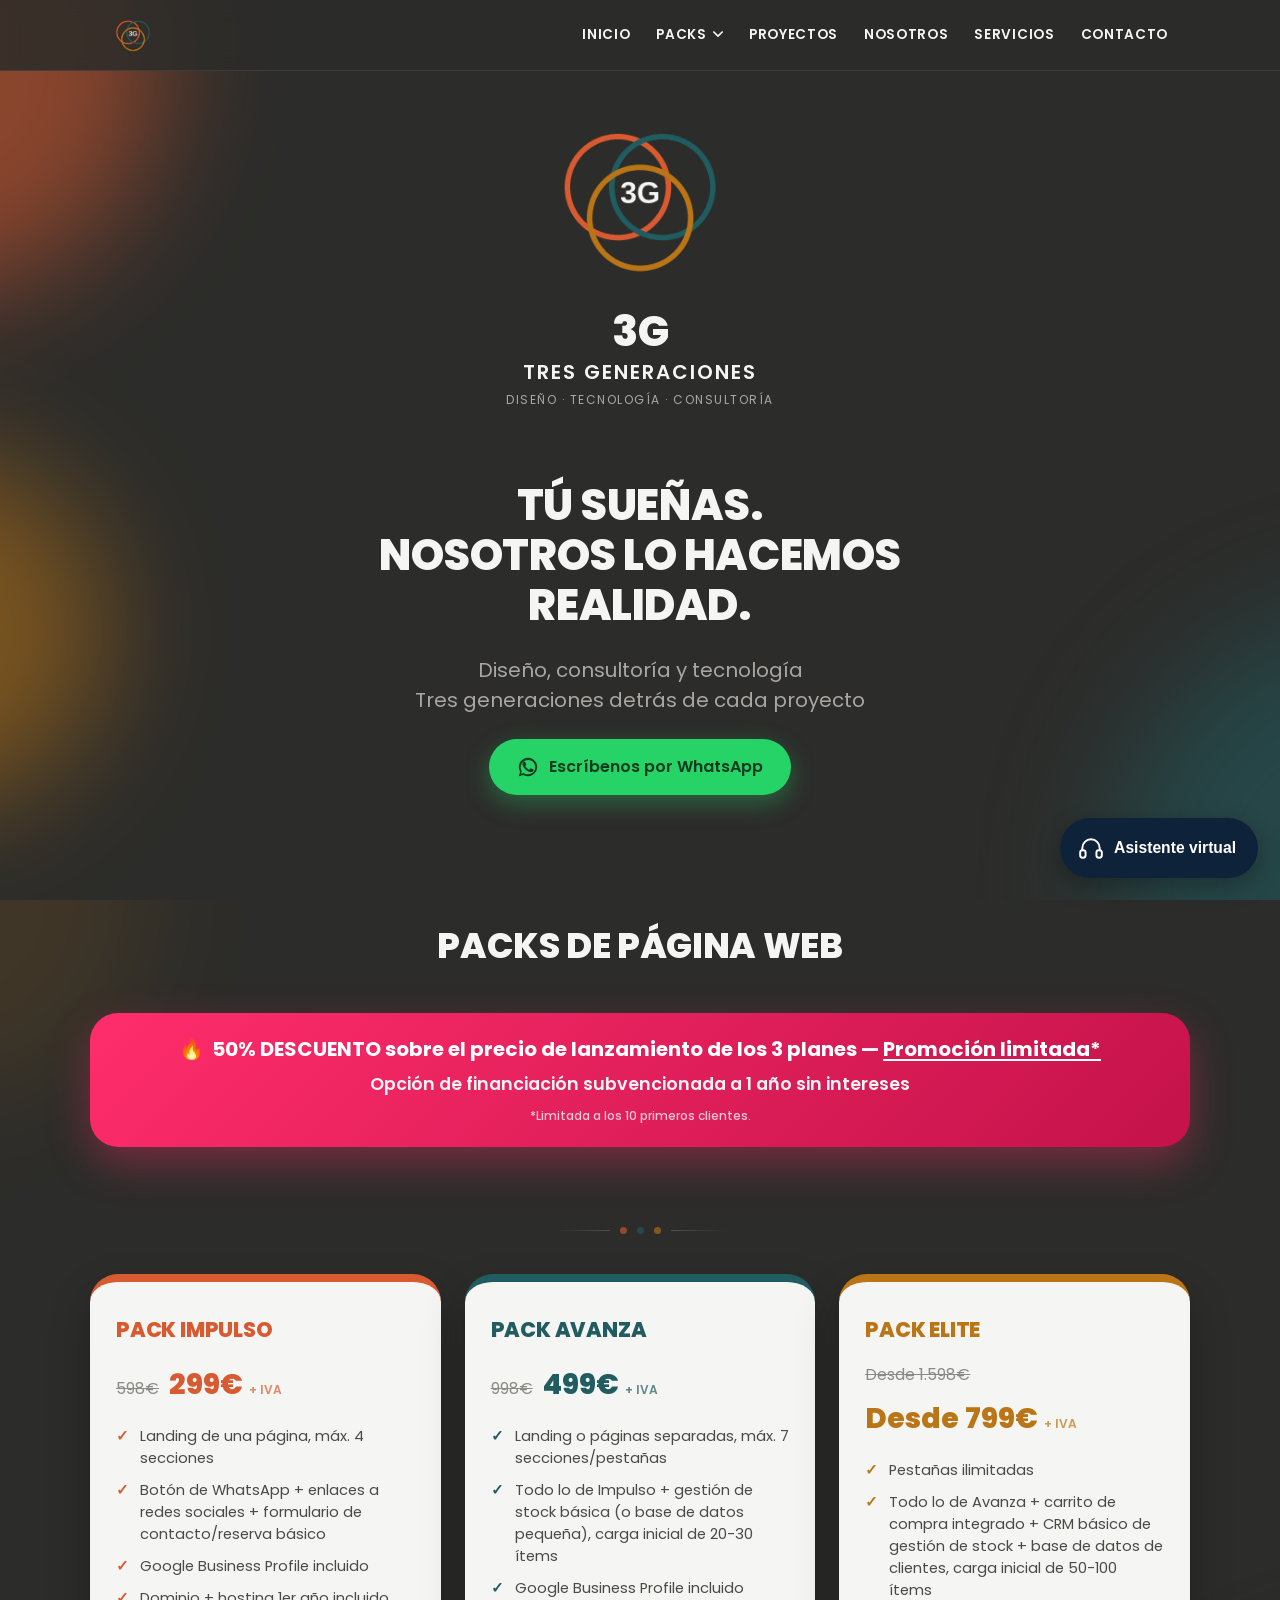
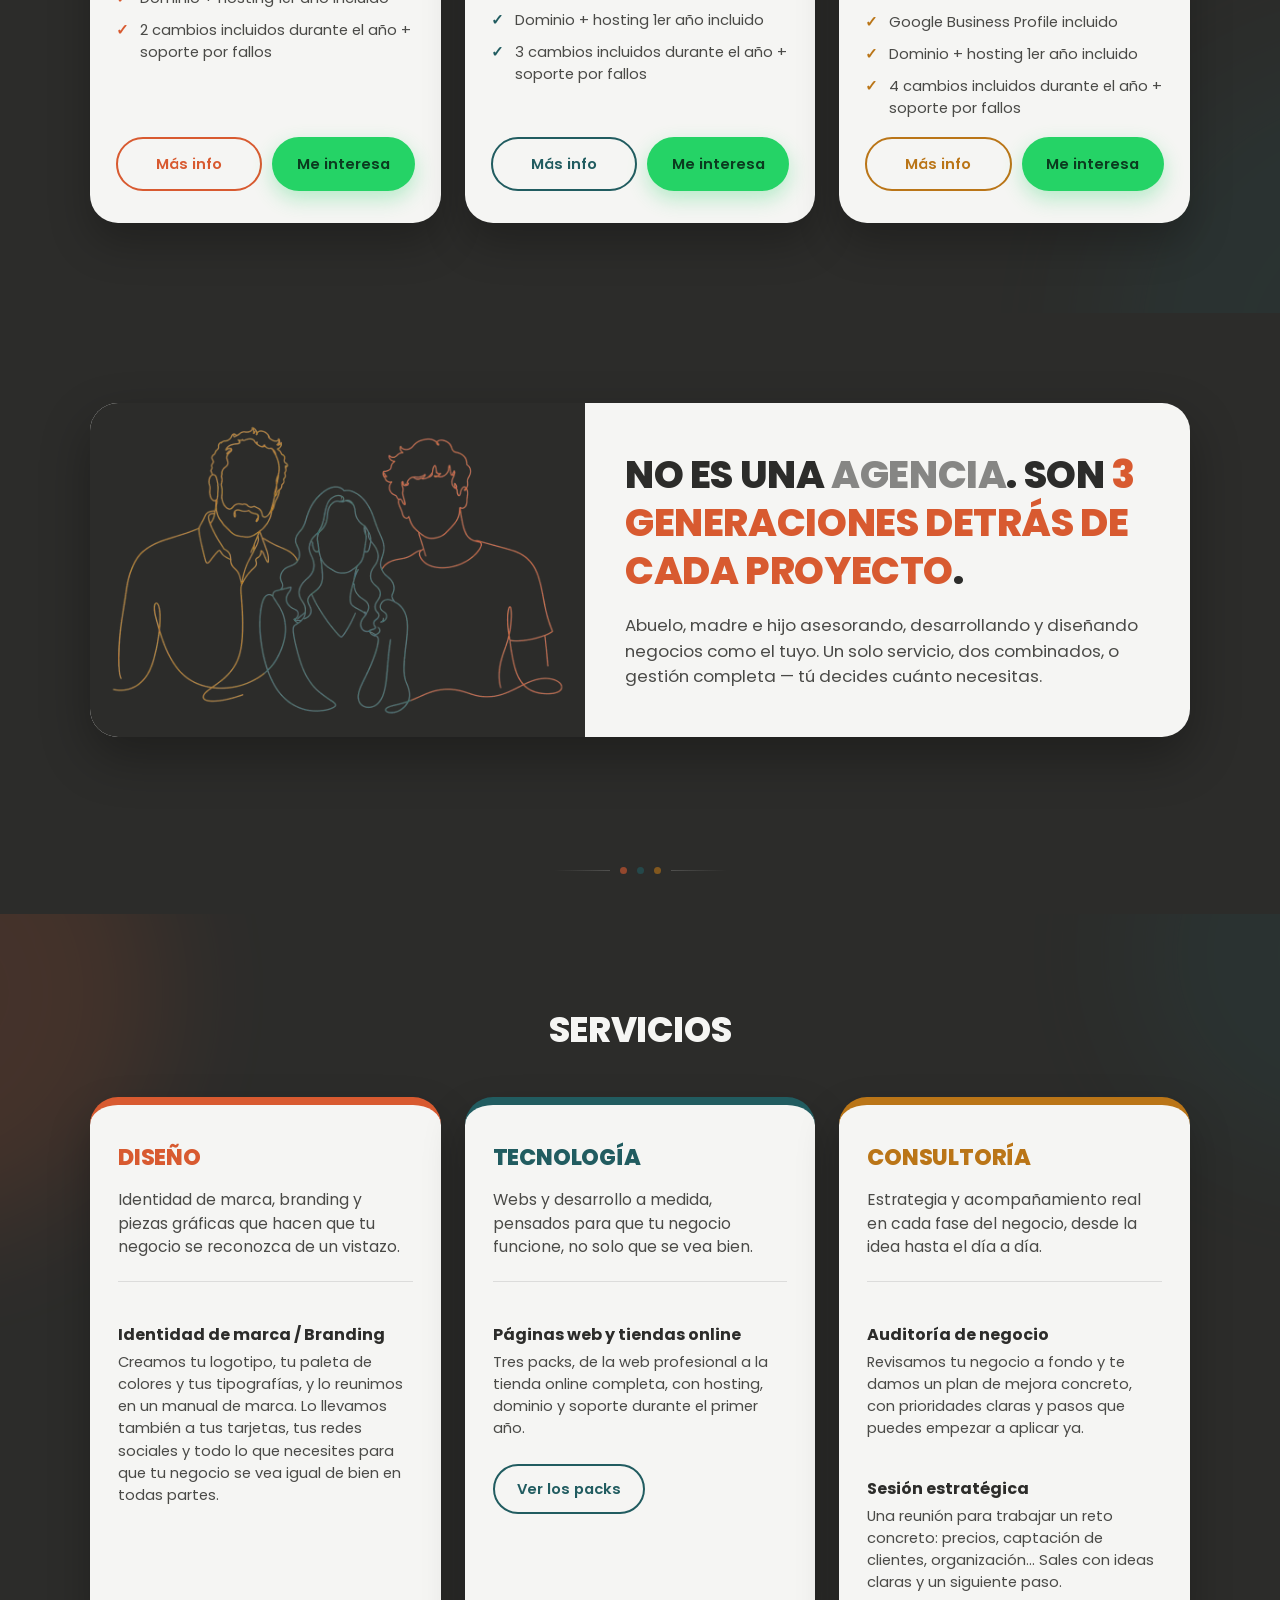
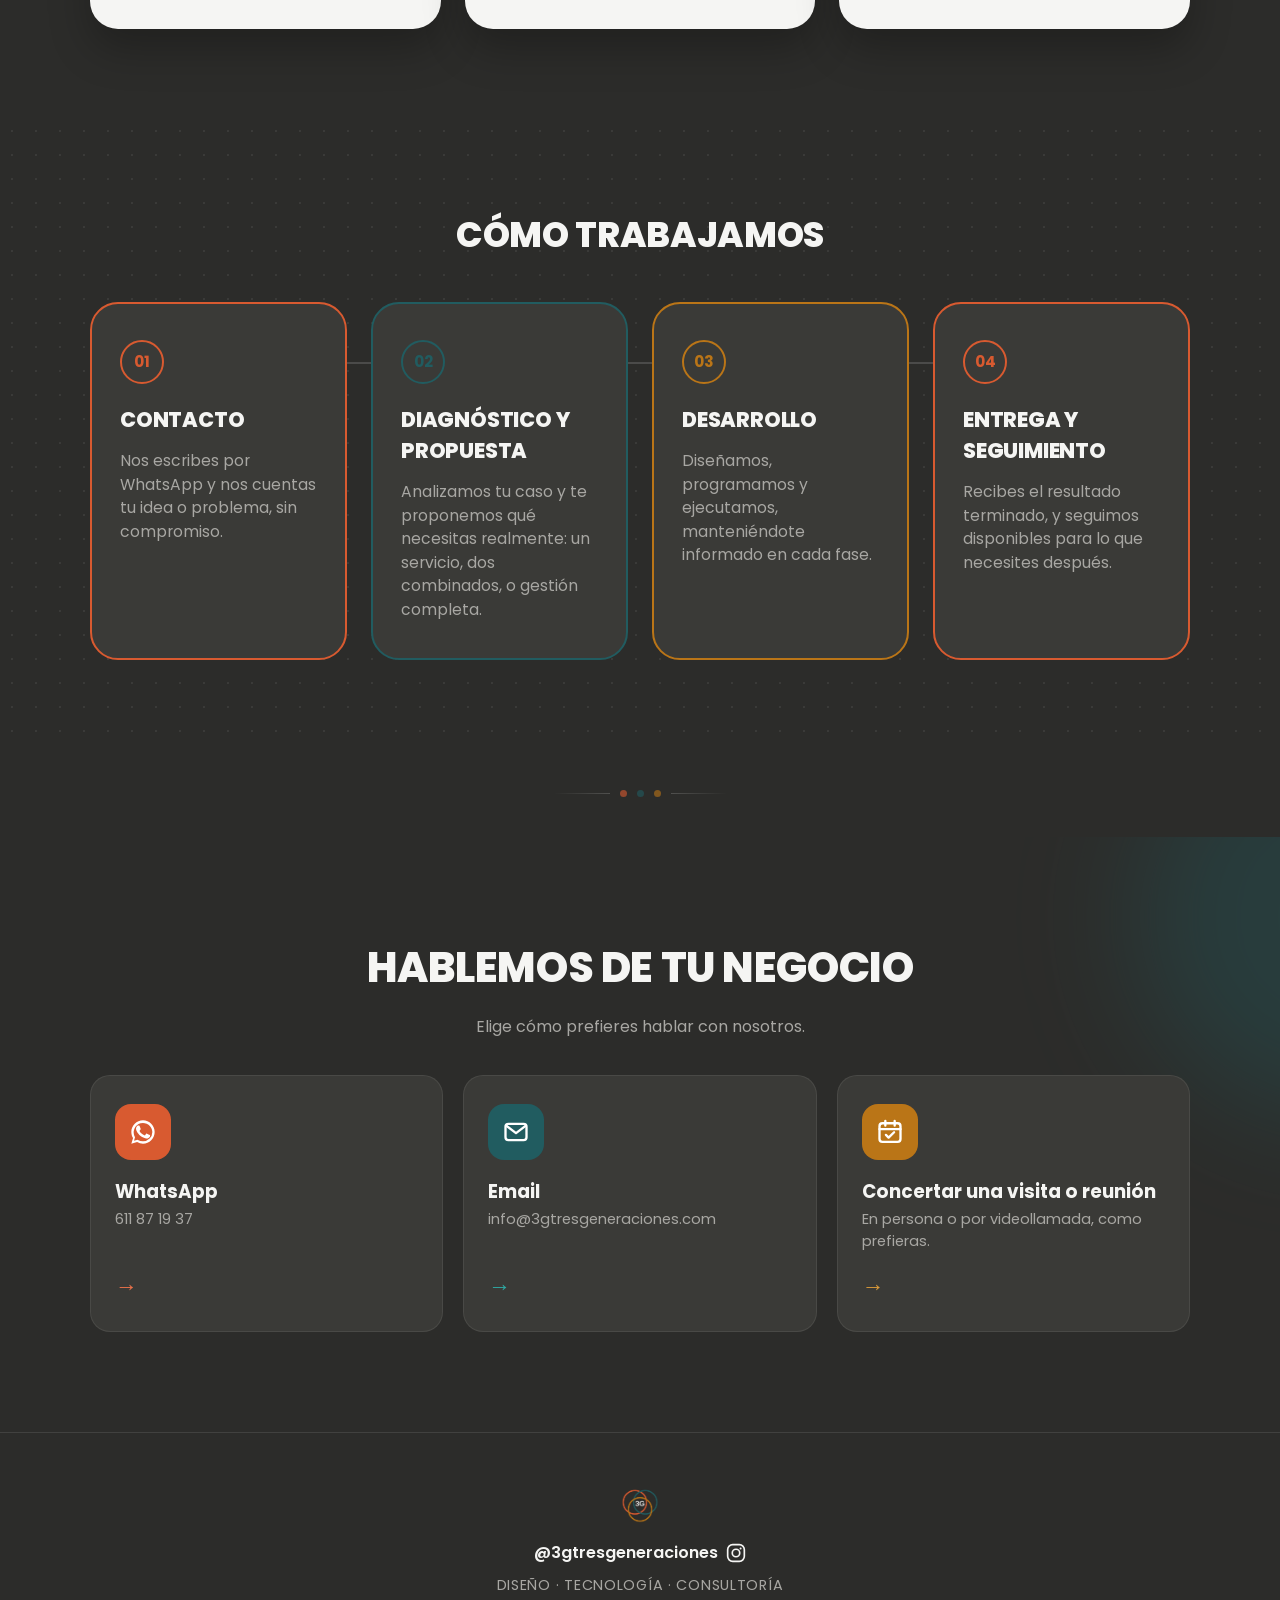
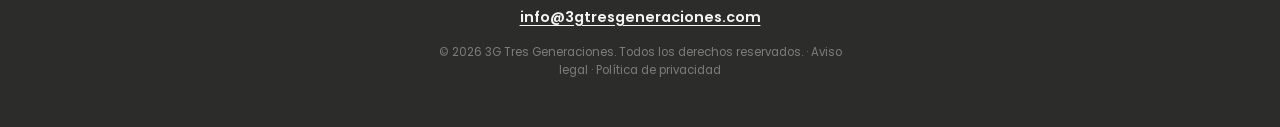
==== commit af4daa19: "Contact redesign (3 clickable cards), free mockup block on Spain pack pages, 'Promoción limitada*' n" ====
--- a/index.html
+++ b/index.html
@@ -170,9 +170,10 @@
     <div class="packs__banner reveal">
       <p class="packs__banner-text">
         <span class="packs__banner-emoji" aria-hidden="true">🔥</span>
-        50% DESCUENTO sobre el precio de lanzamiento de los 3 planes — <span class="packs__banner-highlight">Promoción limitada a los 10 primeros clientes</span>
+        50% DESCUENTO sobre el precio de lanzamiento de los 3 planes — <span class="packs__banner-highlight">Promoción limitada*</span>
       </p>
       <p class="packs__banner-financing">Opción de financiación subvencionada a 1 año sin intereses</p>
+      <p class="packs__banner-note">*Limitada a los 10 primeros clientes.</p>
     </div>
 
     <div class="divider" aria-hidden="true">
@@ -376,56 +377,35 @@
   <section class="cta-final" id="contacto">
     <div class="blob blob--petroleo blob--small" aria-hidden="true"></div>
     <div class="reveal">
-      <h2 class="cta-final__title">Cuéntanos tu proyecto</h2>
-      <a
-        class="btn btn--whatsapp"
-        href="https://wa.me/34611871937?text=Hola%2C%20he%20visto%20vuestra%20web%20y%20me%20gustar%C3%ADa%20m%C3%A1s%20informaci%C3%B3n"
-        target="_blank"
-        rel="noopener"
-      >
-        <svg class="btn__icon" viewBox="0 0 24 24" aria-hidden="true"><path d="M17.472 14.382c-.297-.149-1.758-.867-2.03-.967-.273-.099-.471-.148-.67.15-.197.297-.767.966-.94 1.164-.173.199-.347.223-.644.075-.297-.15-1.255-.463-2.39-1.475-.883-.788-1.48-1.761-1.653-2.059-.173-.297-.018-.458.13-.606.134-.133.298-.347.446-.52.149-.174.198-.298.298-.497.099-.198.05-.371-.025-.52-.075-.149-.669-1.612-.916-2.207-.242-.579-.487-.5-.669-.51-.173-.008-.371-.01-.57-.01-.198 0-.52.074-.792.372-.272.297-1.04 1.016-1.04 2.479 0 1.462 1.065 2.875 1.213 3.074.149.198 2.096 3.2 5.077 4.487.709.306 1.262.489 1.694.625.712.227 1.36.195 1.871.118.571-.085 1.758-.719 2.006-1.413.248-.694.248-1.29.173-1.413-.074-.124-.272-.198-.57-.347z"/><path d="M12.001 2C6.478 2 2 6.478 2 12c0 1.86.505 3.646 1.457 5.203L2 22l4.938-1.396A9.943 9.943 0 0 0 12.001 22C17.523 22 22 17.523 22 12S17.523 2 12.001 2zm0 18.03a8.01 8.01 0 0 1-4.336-1.278l-.311-.188-3.037.858.842-2.997-.199-.31A8.006 8.006 0 1 1 20.007 12a8.014 8.014 0 0 1-8.006 8.03z"/></svg>
-        Escríbenos por WhatsApp
+      <h2 class="cta-final__title">Hablemos de tu negocio</h2>
+      <p class="contacto__intro">Elige cómo prefieres hablar con nosotros.</p>
+    </div>
+
+    <div class="contacto reveal">
+      <a class="contacto__opcion contacto__opcion--coral" href="https://wa.me/34611871937?text=Hola%2C%20he%20visto%20vuestra%20web%20y%20me%20gustar%C3%ADa%20m%C3%A1s%20informaci%C3%B3n" target="_blank" rel="noopener">
+        <span class="contacto__icono"><svg viewBox="0 0 24 24" aria-hidden="true"><path d="M17.472 14.382c-.297-.149-1.758-.867-2.03-.967-.273-.099-.471-.148-.67.15-.197.297-.767.966-.94 1.164-.173.199-.347.223-.644.075-.297-.15-1.255-.463-2.39-1.475-.883-.788-1.48-1.761-1.653-2.059-.173-.297-.018-.458.13-.606.134-.133.298-.347.446-.52.149-.174.198-.298.298-.497.099-.198.05-.371-.025-.52-.075-.149-.669-1.612-.916-2.207-.242-.579-.487-.5-.669-.51-.173-.008-.371-.01-.57-.01-.198 0-.52.074-.792.372-.272.297-1.04 1.016-1.04 2.479 0 1.462 1.065 2.875 1.213 3.074.149.198 2.096 3.2 5.077 4.487.709.306 1.262.489 1.694.625.712.227 1.36.195 1.871.118.571-.085 1.758-.719 2.006-1.413.248-.694.248-1.29.173-1.413-.074-.124-.272-.198-.57-.347z"/><path d="M12.001 2C6.478 2 2 6.478 2 12c0 1.86.505 3.646 1.457 5.203L2 22l4.938-1.396A9.943 9.943 0 0 0 12.001 22C17.523 22 22 17.523 22 12S17.523 2 12.001 2zm0 18.03a8.01 8.01 0 0 1-4.336-1.278l-.311-.188-3.037.858.842-2.997-.199-.31A8.006 8.006 0 1 1 20.007 12a8.014 8.014 0 0 1-8.006 8.03z"/></svg></span>
+        <span class="contacto__texto">
+          <span class="contacto__titulo">WhatsApp</span>
+          <span class="contacto__detalle">611 87 19 37</span>
+        </span>
+        <span class="contacto__flecha" aria-hidden="true">→</span>
       </a>
-    </div>
-
-    <p class="contact-options__email reveal">O escríbenos a <a href="mailto:info@3gtresgeneraciones.com">info@3gtresgeneraciones.com</a></p>
-
-    <p class="contact-options__intro reveal">O elige cómo prefieres empezar:</p>
-    <div class="contact-options reveal">
-
-      <article class="card card--coral contact-option">
-        <h3 class="card__title">Visita presencial</h3>
-        <p class="card__text">Nos vemos en persona y hablamos de tu negocio con calma.</p>
-        <a
-          class="btn btn--whatsapp-sm contact-option__btn"
-          href="https://wa.me/34611871937?text=Hola%2C%20me%20gustar%C3%ADa%20concertar%20una%20visita%20presencial."
-          target="_blank"
-          rel="noopener"
-        >Concertar visita</a>
-      </article>
-
-      <article class="card card--petroleo contact-option">
-        <h3 class="card__title">Reunión privada por Zoom</h3>
-        <p class="card__text">Una videollamada a la hora que mejor te venga, estés donde estés.</p>
-        <a
-          class="btn btn--whatsapp-sm contact-option__btn"
-          href="https://wa.me/34611871937?text=Hola%2C%20me%20gustar%C3%ADa%20concertar%20una%20reuni%C3%B3n%20por%20Zoom."
-          target="_blank"
-          rel="noopener"
-        >Reservar reunión</a>
-      </article>
-
-      <article class="card card--dorado contact-option">
-        <h3 class="card__title">Boceto gratis de tu web</h3>
-        <p class="card__text">Te enseñamos cómo podría quedar tu web antes de que decidas nada.</p>
-        <a
-          class="btn btn--whatsapp-sm contact-option__btn"
-          href="https://wa.me/34611871937?text=Hola%2C%20me%20gustar%C3%ADa%20un%20boceto%20gratis%20de%20mi%20web."
-          target="_blank"
-          rel="noopener"
-        >Pedir mi boceto</a>
-      </article>
-
+      <a class="contacto__opcion contacto__opcion--petroleo" href="mailto:info@3gtresgeneraciones.com">
+        <span class="contacto__icono"><svg viewBox="0 0 24 24" aria-hidden="true" fill="none" stroke="currentColor" stroke-width="2" stroke-linecap="round" stroke-linejoin="round"><rect x="3" y="5" width="18" height="14" rx="2.5"/><path d="M3.5 6.5l8.5 6.5 8.5-6.5"/></svg></span>
+        <span class="contacto__texto">
+          <span class="contacto__titulo">Email</span>
+          <span class="contacto__detalle">info@<wbr>3gtresgeneraciones.com</span>
+        </span>
+        <span class="contacto__flecha" aria-hidden="true">→</span>
+      </a>
+      <a class="contacto__opcion contacto__opcion--dorado" href="https://wa.me/34611871937?text=Hola%2C%20me%20gustar%C3%ADa%20concertar%20una%20visita%20presencial%20o%20una%20reuni%C3%B3n%20por%20Zoom." target="_blank" rel="noopener">
+        <span class="contacto__icono"><svg viewBox="0 0 24 24" aria-hidden="true" fill="none" stroke="currentColor" stroke-width="2" stroke-linecap="round" stroke-linejoin="round"><rect x="3" y="4.5" width="18" height="16" rx="2.5"/><path d="M3 9.5h18M8 2.5v4M16 2.5v4"/><path d="M8.5 14.5l2.3 2.3 4.7-4.6"/></svg></span>
+        <span class="contacto__texto">
+          <span class="contacto__titulo">Concertar una visita o reunión</span>
+          <span class="contacto__detalle">En persona o por videollamada, como prefieras.</span>
+        </span>
+        <span class="contacto__flecha" aria-hidden="true">→</span>
+      </a>
     </div>
   </section>
 
--- a/style.css
+++ b/style.css
@@ -847,6 +847,16 @@
   }
 }
 
+.packs__banner-note {
+  margin-top: 10px;
+  color: #FFFFFF;
+  opacity: 0.75;
+  font-size: 0.75rem;
+  font-weight: 500;
+  text-transform: none;
+  letter-spacing: 0;
+}
+
 .packs__banner-financing {
   color: #FFFFFF;
   opacity: 0.95;
@@ -1516,15 +1526,154 @@
   z-index: 1;
 }
 
-/* Opciones de contacto (visita, Zoom, boceto) */
-.contact-options__email {
+/* Contacto: tres tarjetas enteras clicables, una por color de la marca */
+.contacto__intro {
   position: relative;
   z-index: 1;
-  margin-top: 24px;
+  margin: -16px auto 36px;
   color: var(--text-secondary);
 }
 
-.contact-options__email a,
+.contacto {
+  --acento: var(--coral);
+  position: relative;
+  z-index: 1;
+  max-width: 1100px;
+  margin: 0 auto;
+  display: grid;
+  grid-template-columns: 1fr;
+  gap: 16px;
+  text-align: left;
+}
+
+.contacto__opcion--coral { --acento: #E8714A; --relleno: var(--coral); }
+.contacto__opcion--petroleo { --acento: #2FA8A3; --relleno: var(--petroleo); }
+.contacto__opcion--dorado { --acento: #D99A3A; --relleno: var(--dorado); }
+
+.contacto__opcion {
+  min-width: 0;
+  display: flex;
+  align-items: center;
+  gap: 16px;
+  padding: 20px;
+  border-radius: var(--radius-md);
+  background: var(--step-bg);
+  border: 1px solid rgba(245, 245, 243, 0.08);
+  color: var(--text-primary);
+  text-decoration: none;
+  transition: transform 0.2s ease, border-color 0.2s ease, box-shadow 0.2s ease;
+}
+
+.contacto__opcion:hover,
+.contacto__opcion:focus-visible {
+  transform: translateY(-4px);
+  border-color: var(--acento);
+  box-shadow: 0 16px 32px rgba(0, 0, 0, 0.3);
+}
+
+.contacto__opcion:focus-visible {
+  outline: 3px solid var(--acento);
+  outline-offset: 3px;
+}
+
+.contacto__icono {
+  flex-shrink: 0;
+  display: grid;
+  place-items: center;
+  width: 56px;
+  height: 56px;
+  border-radius: 16px;
+  background: var(--relleno);
+  color: #fff;
+}
+
+.contacto__icono svg {
+  width: 28px;
+  height: 28px;
+}
+
+.contacto__opcion--coral .contacto__icono svg {
+  fill: currentColor;
+}
+
+.contacto__texto {
+  flex: 1;
+  min-width: 0;
+  display: flex;
+  flex-direction: column;
+  gap: 2px;
+}
+
+.contacto__titulo {
+  font-size: 1.05rem;
+  font-weight: 700;
+}
+
+.contacto__detalle {
+  color: var(--text-secondary);
+  font-size: 0.92rem;
+  overflow-wrap: anywhere;
+}
+
+/* Móviles muy estrechos: tarjetas más compactas y sin la flecha (toda la tarjeta es el enlace) */
+@media (max-width: 360px) {
+  .contacto__opcion {
+    padding: 16px;
+    gap: 12px;
+  }
+
+  .contacto__icono {
+    width: 44px;
+    height: 44px;
+    border-radius: 12px;
+  }
+
+  .contacto__icono svg {
+    width: 22px;
+    height: 22px;
+  }
+
+  .contacto__flecha {
+    display: none;
+  }
+}
+
+.contacto__flecha {
+  flex-shrink: 0;
+  color: var(--acento);
+  font-size: 1.4rem;
+  font-weight: 700;
+  transition: transform 0.2s ease;
+}
+
+.contacto__opcion:hover .contacto__flecha,
+.contacto__opcion:focus-visible .contacto__flecha {
+  transform: translateX(4px);
+}
+
+@media (min-width: 900px) {
+  .contacto {
+    grid-template-columns: repeat(3, 1fr);
+    gap: 20px;
+  }
+
+  .contacto__opcion {
+    flex-direction: column;
+    align-items: flex-start;
+    gap: 18px;
+    padding: 28px 24px;
+  }
+
+  .contacto__titulo {
+    font-size: 1.15rem;
+  }
+
+  .contacto__flecha {
+    margin-top: auto;
+  }
+}
+
+/* Email del pie */
 .footer__email a {
   color: var(--text-primary);
   font-weight: 600;
@@ -1536,57 +1685,12 @@
   font-size: 0.9rem;
 }
 
-.contact-options__intro {
-  position: relative;
-  z-index: 1;
-  margin: 48px 0 20px;
-  color: var(--text-secondary);
-}
-
-.contact-options {
-  position: relative;
-  z-index: 1;
-  max-width: 1100px;
-  margin: 0 auto;
-  display: grid;
-  grid-template-columns: 1fr;
-  gap: 20px;
-  text-align: left;
-}
-
-@media (min-width: 1024px) {
-  .contact-options {
-    grid-template-columns: repeat(3, 1fr);
-  }
-}
-
 /* Tablet: una columna centrada en vez de tres columnas estrechas */
 @media (min-width: 768px) and (max-width: 1023px) {
   .services__grid,
-  .packs__grid,
-  .contact-options {
+  .packs__grid {
     max-width: 640px;
   }
-}
-
-.contact-option {
-  padding: 28px 24px;
-}
-
-.contact-option .card__title {
-  font-size: 1.15rem;
-  margin-bottom: 8px;
-}
-
-.cta-final .contact-option__btn {
-  margin-top: auto;
-  align-self: flex-start;
-  padding: 12px 22px;
-  font-size: 0.92rem;
-}
-
-.contact-option .card__text {
-  margin-bottom: 20px;
 }
 
 /* ============================================================
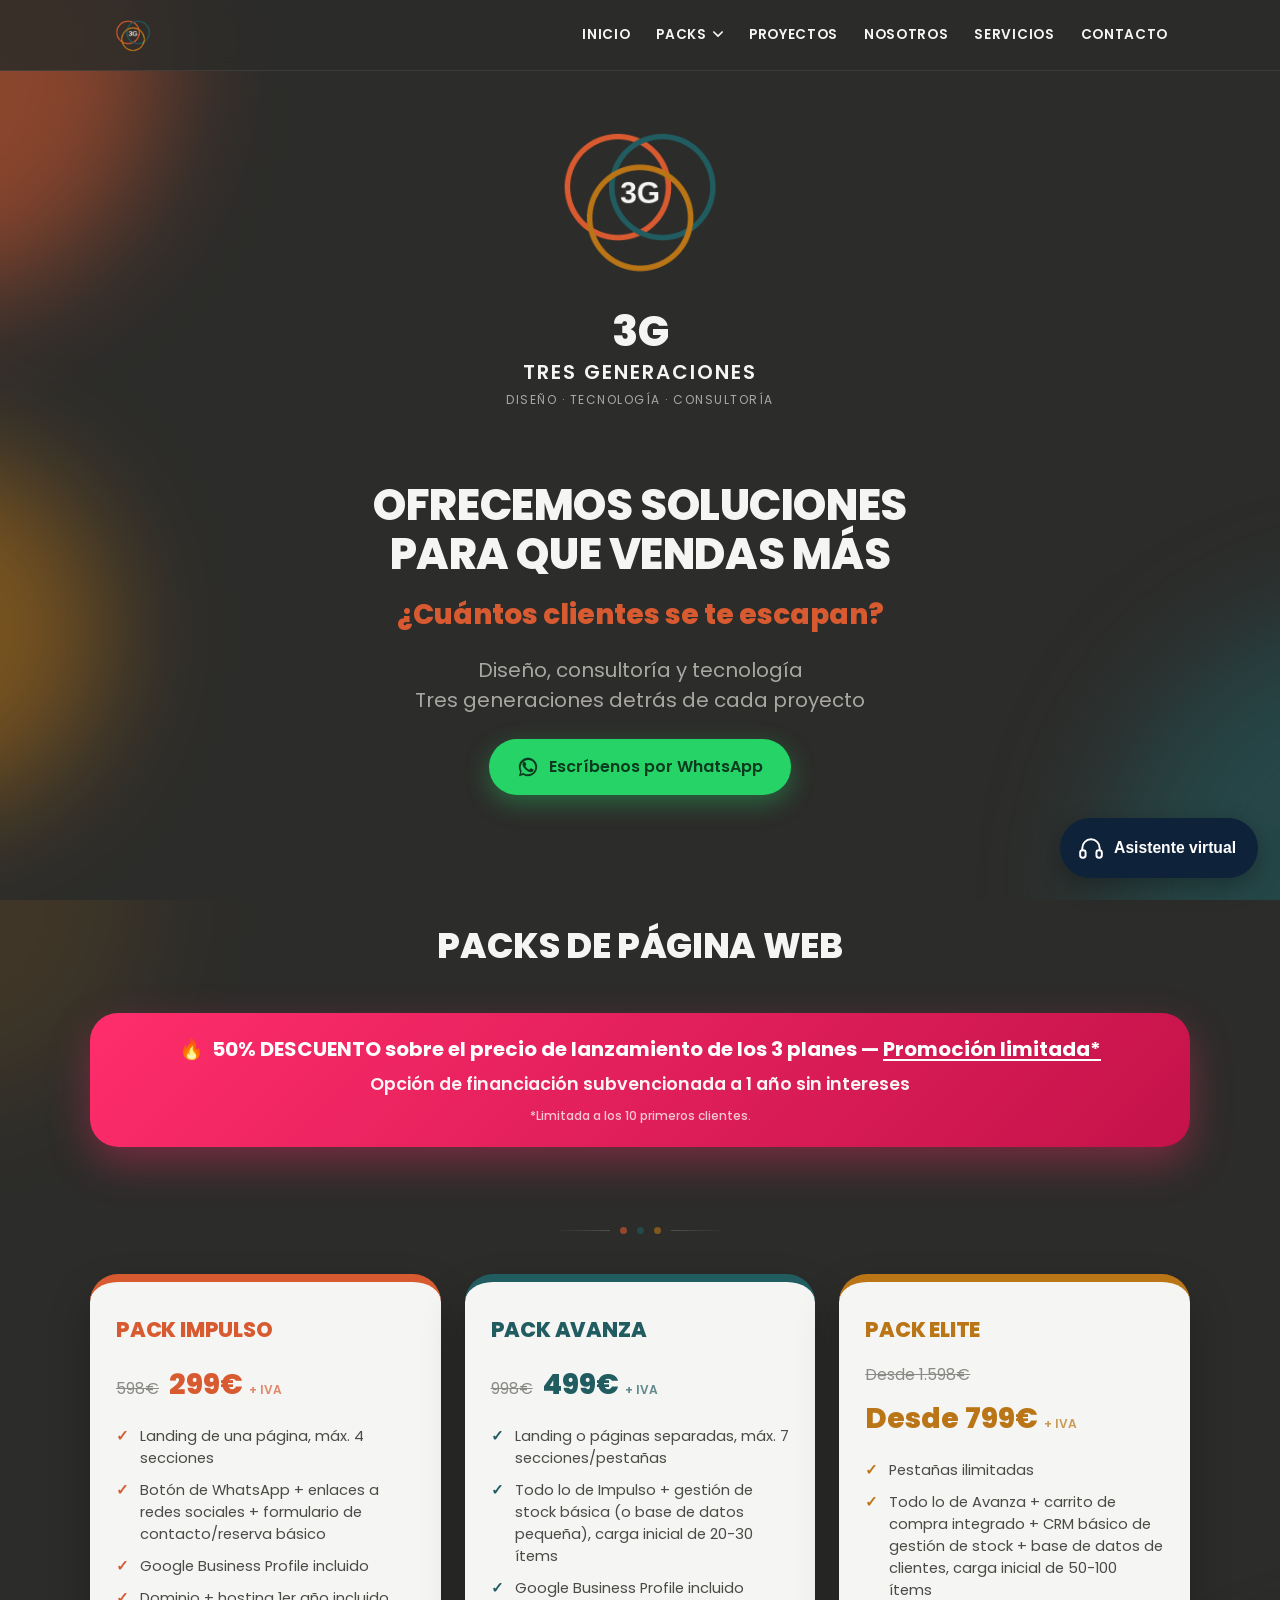
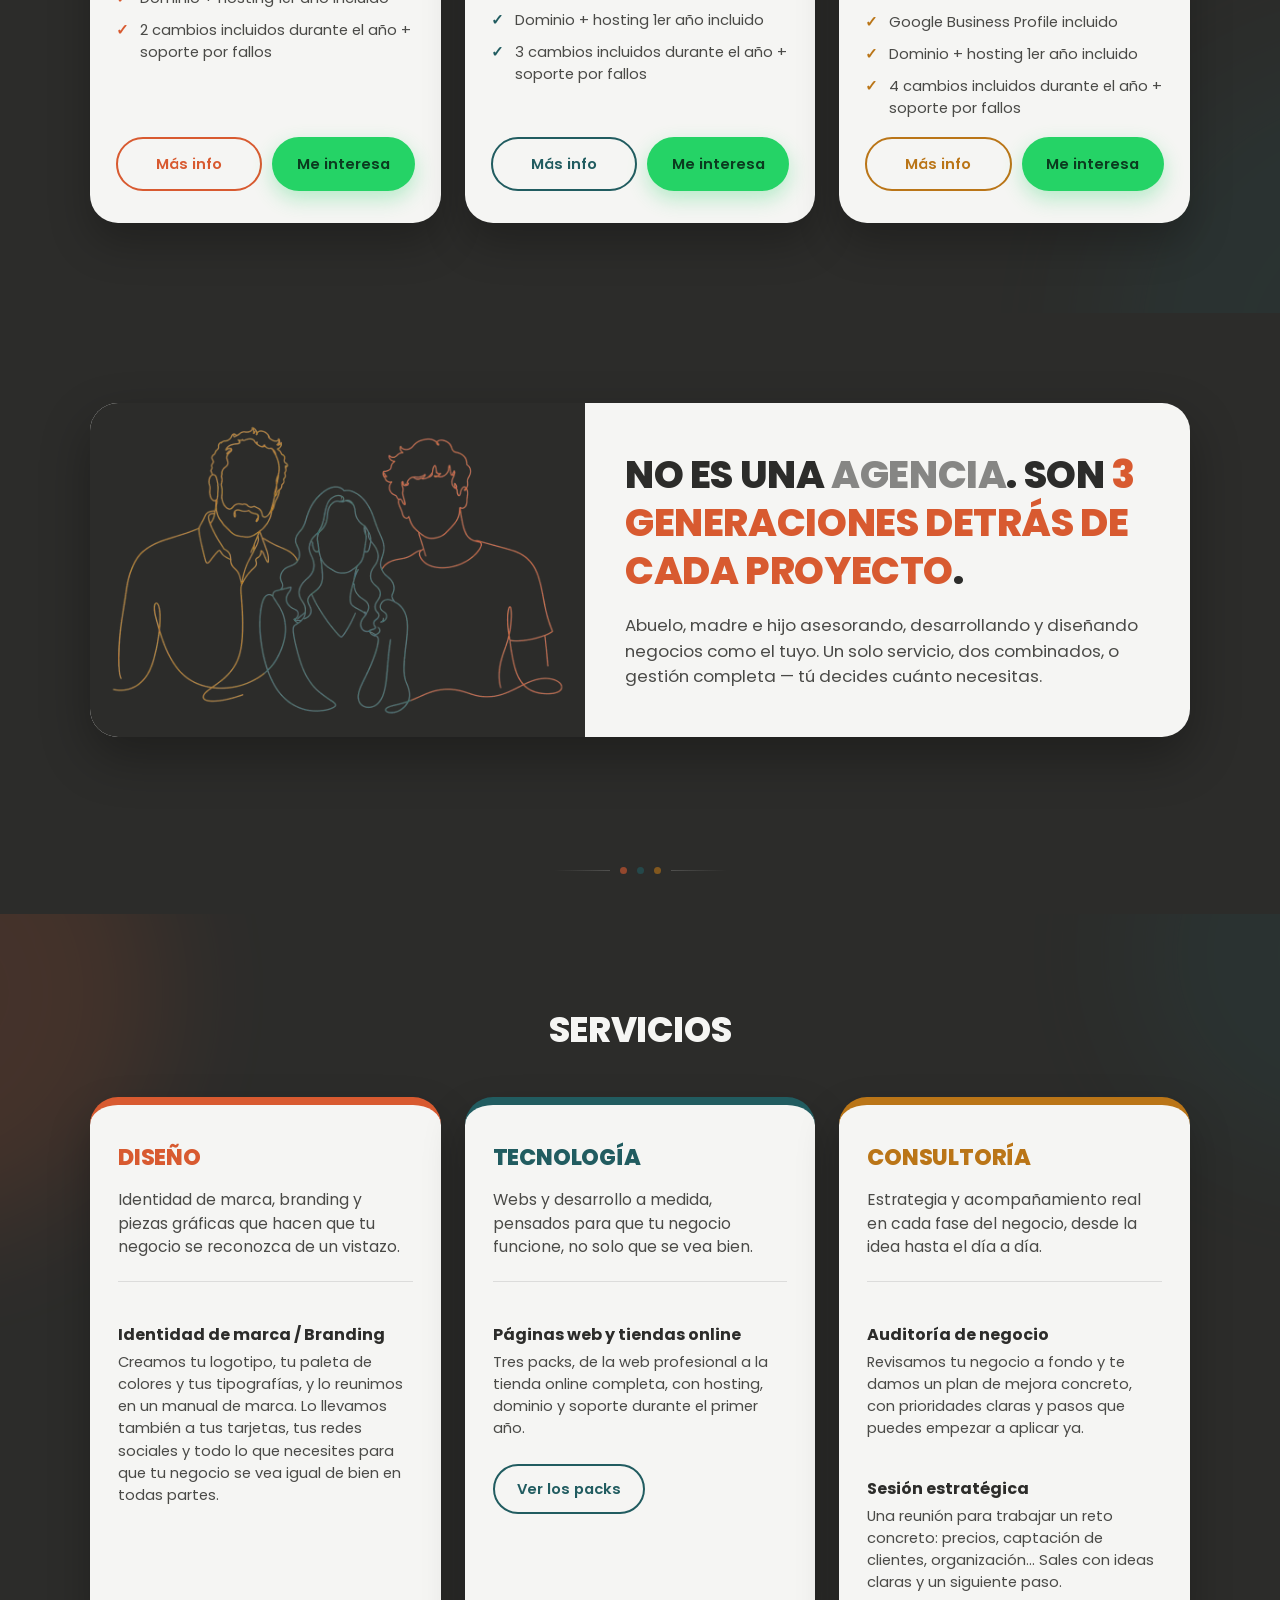
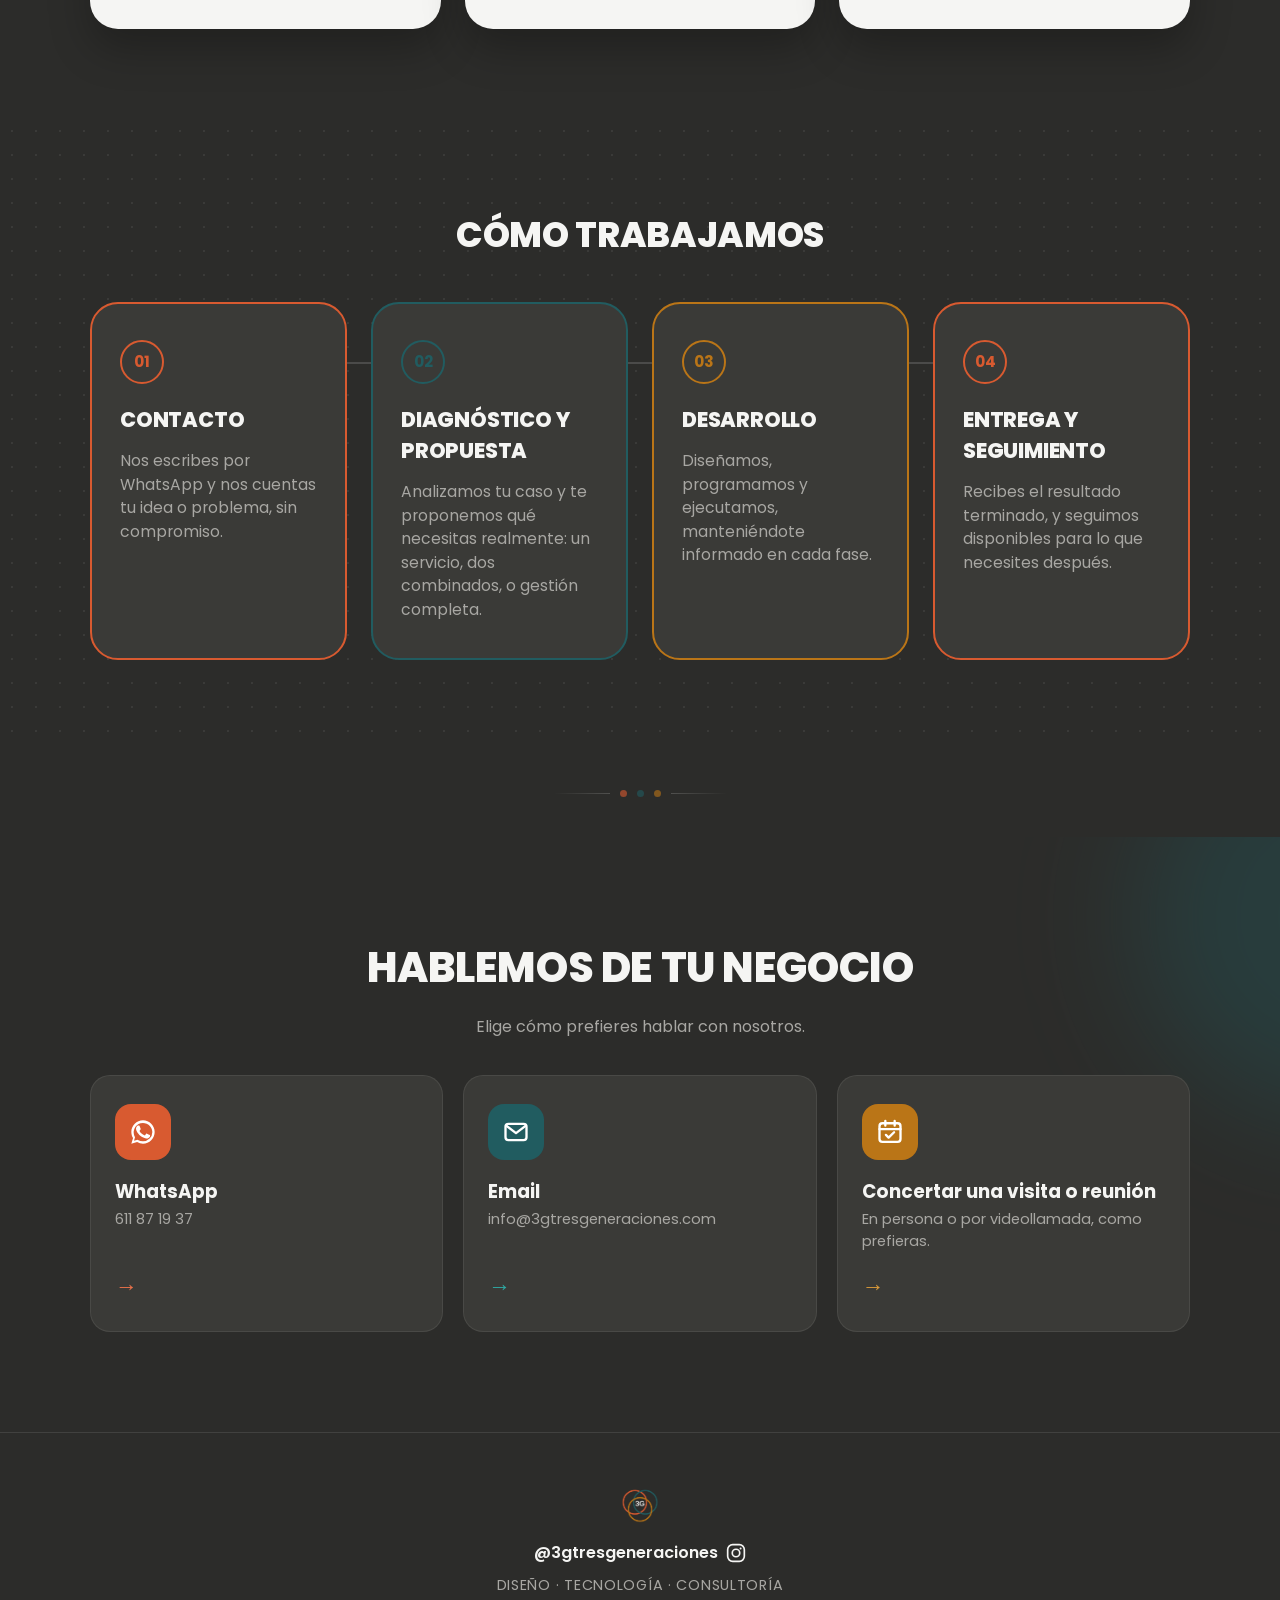
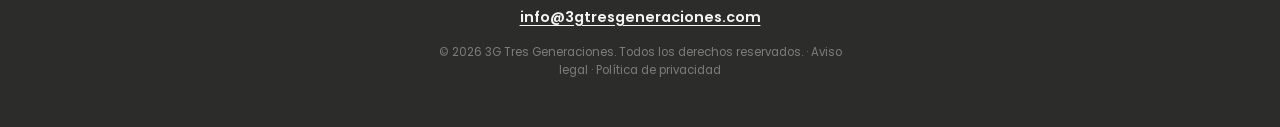
==== commit d57eec60: "Hero: new headline and highlighted question; rename boceto to prototipo in visible text (internal fo" ====
--- a/index.html
+++ b/index.html
@@ -12,7 +12,7 @@
   <!-- Open Graph -->
   <meta property="og:type" content="website">
   <meta property="og:url" content="https://3gtresgeneraciones.com/">
-  <meta property="og:title" content="Diseño web y consultoría en Alicante | 3G Tres Generaciones">
+  <meta property="og:title" content="Ofrecemos soluciones para que vendas más | 3G Tres Generaciones">
   <meta property="og:description" content="Páginas web, tiendas online, branding y consultoría para negocios. Un equipo familiar de tres generaciones en Elche (Alicante). Pide tu presupuesto.">
   <meta property="og:image" content="https://3gtresgeneraciones.com/assets/og-3g-tres-generaciones.jpg">
   <meta property="og:image:width" content="1200">
@@ -145,7 +145,8 @@
         </div>
       </div>
 
-      <h1 class="hero__title">Tú sueñas.<br>Nosotros lo hacemos realidad.</h1>
+      <h1 class="hero__title">Ofrecemos soluciones para que vendas más</h1>
+      <p class="hero__pregunta">¿Cuántos clientes se te escapan?</p>
       <p class="hero__subtitle">Diseño, consultoría y tecnología<br>Tres generaciones detrás de cada proyecto</p>
 
       <a
--- a/style.css
+++ b/style.css
@@ -689,6 +689,15 @@
   line-height: 1.15;
 }
 
+/* Segunda línea destacada bajo el titular */
+.hero__pregunta {
+  margin-top: -6px;
+  color: var(--coral);
+  font-size: clamp(1.2rem, 4.2vw, 1.75rem);
+  font-weight: 800;
+  line-height: 1.2;
+}
+
 .hero__subtitle {
   color: var(--text-secondary);
   font-size: clamp(1rem, 2.5vw, 1.25rem);
